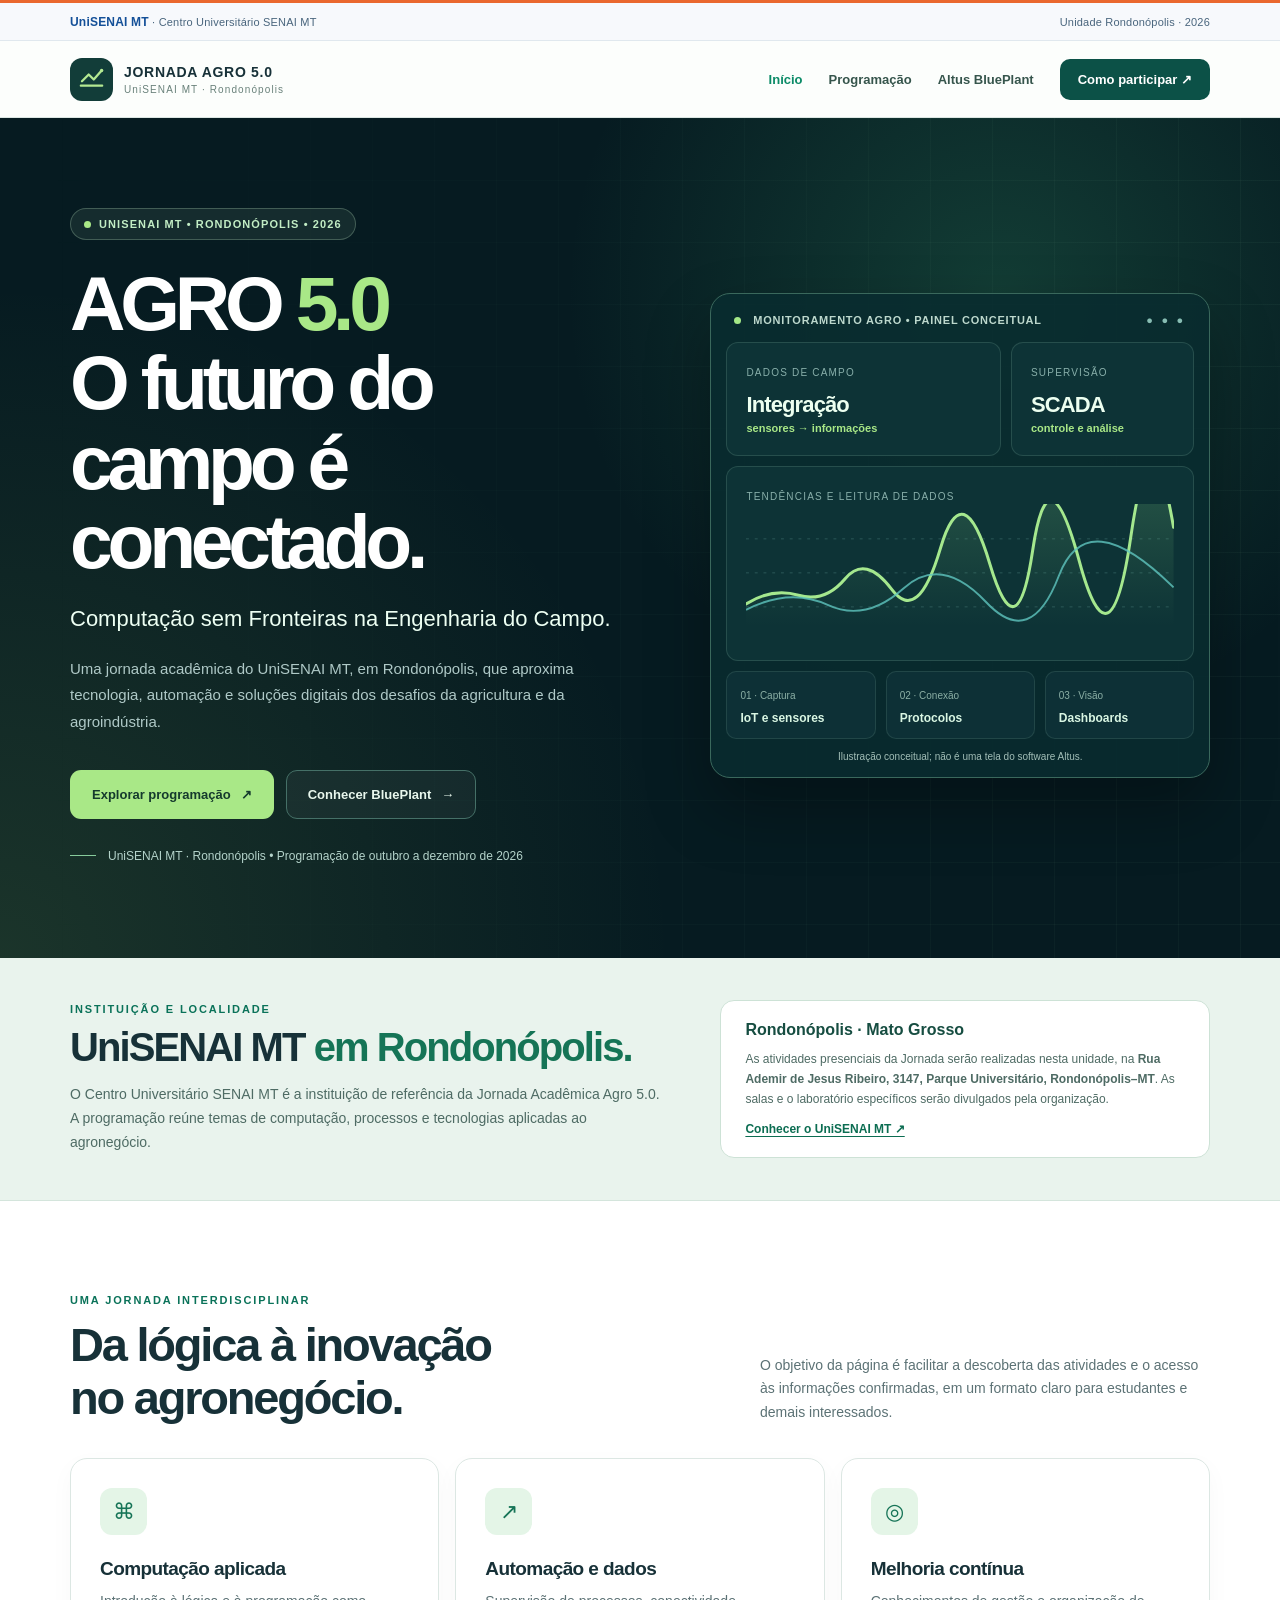
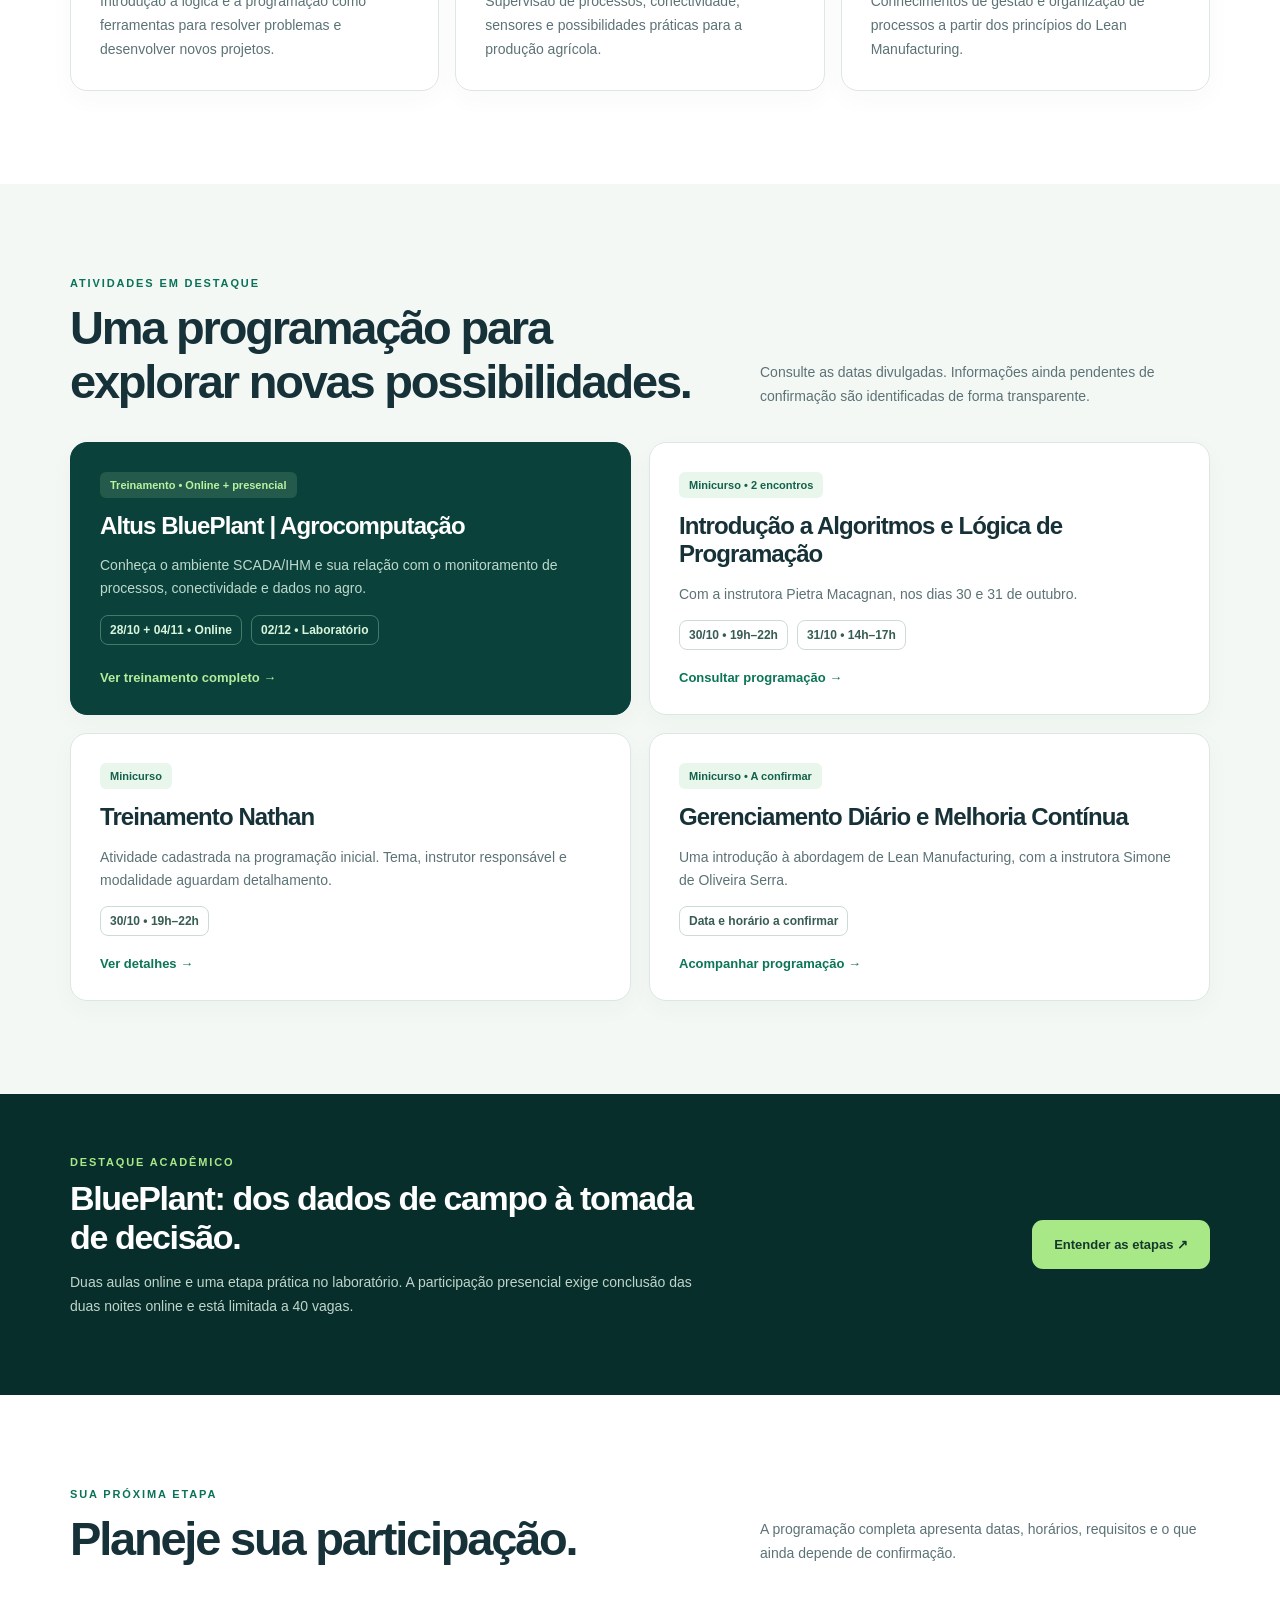
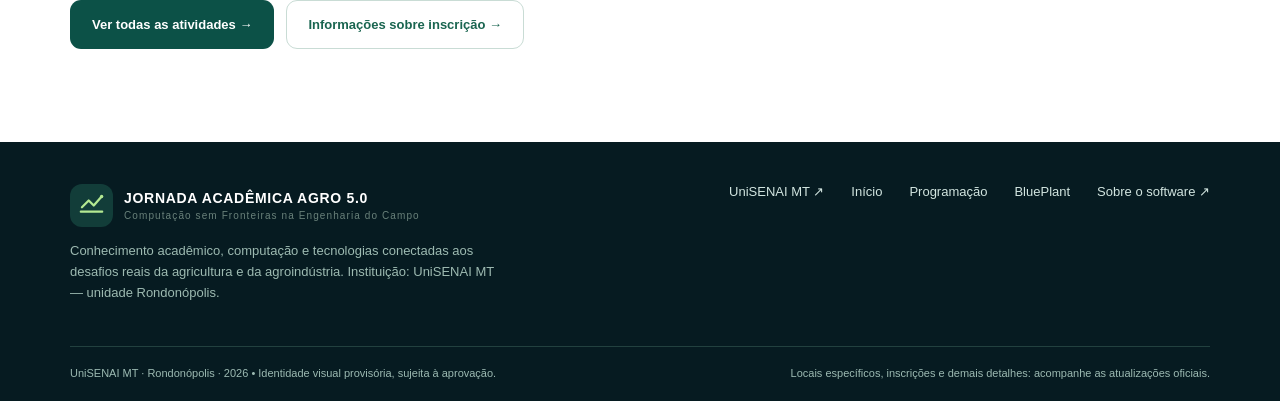
==== index.html @ ee3fa494 "chore: initialize Jornada Academica Agro 5.0 website" ====
<!doctype html>
<html lang="pt-BR"><head>
  <meta charset="UTF-8"><meta name="viewport" content="width=device-width,initial-scale=1">
  <meta name="theme-color" content="#08282d"><meta name="robots" content="index,follow">
  <meta name="description" content="UniSENAI MT — Rondonópolis: conheça a Jornada Acadêmica Agro 5.0, a programação, os minicursos e o treinamento Altus BluePlant em 2026.">
  <meta property="og:type" content="website"><meta property="og:locale" content="pt_BR"><meta property="og:title" content="Jornada Acadêmica Agro 5.0 | Computação sem Fronteiras">
  <meta property="og:description" content="UniSENAI MT — Rondonópolis: conheça a Jornada Acadêmica Agro 5.0, a programação, os minicursos e o treinamento Altus BluePlant em 2026."><title>Jornada Acadêmica Agro 5.0 | Computação sem Fronteiras</title>
  <link rel="icon" href="assets/favicon.svg" type="image/svg+xml"><link rel="stylesheet" href="assets/style.css">
  <script defer src="assets/main.js"></script>
</head><body>
<a href="#conteudo" class="skip">Pular para o conteúdo</a>
<header class="topbar"><div class="institution-band"><div class="wrap institution-inner"><span><strong>UniSENAI MT</strong> <span aria-hidden="true">·</span> Centro Universitário SENAI MT</span><span>Unidade Rondonópolis <span aria-hidden="true">·</span> 2026</span></div></div><div class="wrap navrow"><a class="brand" href="index.html" aria-label="Jornada Acadêmica Agro 5.0 — início"><span class="brandmark" aria-hidden="true"><svg viewBox="0 0 48 48" fill="none"><path d="M5 35H43M7 27L19 15L28 24L42 8" stroke="currentColor" stroke-width="4" stroke-linecap="round" stroke-linejoin="round"/><circle cx="42" cy="8" r="3" fill="currentColor"/></svg></span><span class="brandtext"><strong>JORNADA AGRO 5.0</strong><small>UniSENAI MT · Rondonópolis</small></span></a><button class="menu-btn" data-menu-toggle aria-expanded="false" aria-controls="site-nav" aria-label="Abrir ou fechar o menu">Menu ☰</button><nav id="site-nav" class="navlinks" data-navigation aria-label="Navegação principal"><a href="index.html" aria-current="page" data-nav="home">Início</a><a href="programacao.html" data-nav="prog">Programação</a><a href="altus.html" data-nav="altus">Altus BluePlant</a><a href="altus.html#inscricoes" class="navcta">Como participar ↗</a></nav></div></header>
<main id="conteudo">
<section class="hero"><div class="wrap hero-wrap"><div><span class="pill">UniSENAI MT • Rondonópolis • 2026</span><h1>AGRO <em>5.0</em><br>O futuro do campo é conectado.</h1><p class="lead">Computação sem Fronteiras na Engenharia do Campo.</p><p class="sublead">Uma jornada acadêmica do UniSENAI MT, em Rondonópolis, que aproxima tecnologia, automação e soluções digitais dos desafios da agricultura e da agroindústria.</p><div class="actions"><a class="btn btn-primary" href="programacao.html">Explorar programação <span aria-hidden="true">↗</span></a><a class="btn btn-ghost" href="altus.html">Conhecer BluePlant <span aria-hidden="true">→</span></a></div><div class="hero-note">UniSENAI MT · Rondonópolis • Programação de outubro a dezembro de 2026</div></div><div class="dashboard" aria-label="Ilustração conceitual de monitoramento de dados agrícolas"><div class="dash-head"><span><i></i> MONITORAMENTO AGRO • PAINEL CONCEITUAL</span><span>● ● ●</span></div><div class="dash-grid"><div class="dash-panel"><small>Dados de campo</small><b>Integração</b><strong>sensores → informações</strong></div><div class="dash-panel"><small>Supervisão</small><b>SCADA</b><strong>controle e análise</strong></div><div class="dash-panel dash-wide"><small>Tendências e leitura de dados</small><svg viewBox="0 0 440 120" role="img" aria-label="Ilustração abstrata de gráfico de monitoramento"><defs><linearGradient id="fade" x1="0" x2="0" y1="0" y2="1"><stop stop-color="#94e68b" stop-opacity=".20"/><stop offset="1" stop-color="#94e68b" stop-opacity="0"/></linearGradient></defs><path d="M0 30H440 M0 65H440 M0 100H440" stroke="#2b5758" stroke-dasharray="3 6"/><path d="M0 97 Q27 80 54 88 T102 71 T150 82 T200 40 T251 56 T295 42 T343 53 T396 28 T440 18 L440 120H0Z" fill="url(#fade)"/><path d="M0 97 Q27 80 54 88 T102 71 T150 82 T200 40 T251 56 T295 42 T343 53 T396 28 T440 18" stroke="#a5e88e" stroke-width="3.1" fill="none" stroke-linecap="round"/><path d="M0 103 Q45 80 84 98 T162 81 T247 95 T322 68 T440 80" stroke="#60c6c0" stroke-width="2" fill="none" opacity=".8"/></svg></div></div><div class="dash-bottom"><div class="dash-small"><small>01 · Captura</small><b>IoT e sensores</b></div><div class="dash-small"><small>02 · Conexão</small><b>Protocolos</b></div><div class="dash-small"><small>03 · Visão</small><b>Dashboards</b></div></div><p class="demo">Ilustração conceitual; não é uma tela do software Altus.</p></div></div></section>
<section class="campus-bridge"><div class="wrap campus-grid"><div><span class="eyebrow">Instituição e localidade</span><h2>UniSENAI MT <span>em Rondonópolis.</span></h2><p>O Centro Universitário SENAI MT é a instituição de referência da Jornada Acadêmica Agro 5.0. A programação reúne temas de computação, processos e tecnologias aplicadas ao agronegócio.</p></div><div class="campus-detail"><strong>Rondonópolis · Mato Grosso</strong><p>As atividades presenciais da Jornada serão realizadas nesta unidade, na <b>Rua Ademir de Jesus Ribeiro, 3147, Parque Universitário, Rondonópolis–MT</b>. As salas e o laboratório específicos serão divulgados pela organização.</p><a href="https://unisenaimt.com.br/" target="_blank" rel="noopener noreferrer">Conhecer o UniSENAI MT ↗</a></div></div></section>
<section class="section white"><div class="wrap"><div class="sec-head"><div><span class="eyebrow">Uma jornada interdisciplinar</span><h2>Da lógica à inovação<br>no agronegócio.</h2></div><p>O objetivo da página é facilitar a descoberta das atividades e o acesso às informações confirmadas, em um formato claro para estudantes e demais interessados.</p></div><div class="features"><article class="feature"><div class="feature-icon" aria-hidden="true">⌘</div><h3>Computação aplicada</h3><p>Introdução à lógica e à programação como ferramentas para resolver problemas e desenvolver novos projetos.</p></article><article class="feature"><div class="feature-icon" aria-hidden="true">↗</div><h3>Automação e dados</h3><p>Supervisão de processos, conectividade, sensores e possibilidades práticas para a produção agrícola.</p></article><article class="feature"><div class="feature-icon" aria-hidden="true">◎</div><h3>Melhoria contínua</h3><p>Conhecimentos de gestão e organização de processos a partir dos princípios do Lean Manufacturing.</p></article></div></div></section>
<section class="section surface"><div class="wrap"><div class="sec-head"><div><span class="eyebrow">Atividades em destaque</span><h2>Uma programação para<br>explorar novas possibilidades.</h2></div><p>Consulte as datas divulgadas. Informações ainda pendentes de confirmação são identificadas de forma transparente.</p></div><div class="highlight-grid"><article class="card featured"><span class="tag">Treinamento • Online + presencial</span><h3>Altus BluePlant | Agrocomputação</h3><p>Conheça o ambiente SCADA/IHM e sua relação com o monitoramento de processos, conectividade e dados no agro.</p><div class="meta"><span>28/10 + 04/11 • Online</span><span>02/12 • Laboratório</span></div><a class="textlink" href="altus.html">Ver treinamento completo →</a></article><article class="card"><span class="tag">Minicurso • 2 encontros</span><h3>Introdução a Algoritmos e Lógica de Programação</h3><p>Com a instrutora Pietra Macagnan, nos dias 30 e 31 de outubro.</p><div class="meta"><span>30/10 • 19h–22h</span><span>31/10 • 14h–17h</span></div><a class="textlink" href="programacao.html">Consultar programação →</a></article><article class="card"><span class="tag">Minicurso</span><h3>Treinamento Nathan</h3><p>Atividade cadastrada na programação inicial. Tema, instrutor responsável e modalidade aguardam detalhamento.</p><div class="meta"><span>30/10 • 19h–22h</span></div><a class="textlink" href="programacao.html">Ver detalhes →</a></article><article class="card"><span class="tag">Minicurso • A confirmar</span><h3>Gerenciamento Diário e Melhoria Contínua</h3><p>Uma introdução à abordagem de Lean Manufacturing, com a instrutora Simone de Oliveira Serra.</p><div class="meta"><span>Data e horário a confirmar</span></div><a class="textlink" href="programacao.html">Acompanhar programação →</a></article></div></div></section>
<section class="darkstrip"><div class="wrap striprow"><div><span class="eyebrow" style="color:#a9e887">Destaque acadêmico</span><h2>BluePlant: dos dados de campo à tomada de decisão.</h2><p>Duas aulas online e uma etapa prática no laboratório. A participação presencial exige conclusão das duas noites online e está limitada a 40 vagas.</p></div><a class="btn btn-primary" href="altus.html">Entender as etapas ↗</a></div></section>
<section class="section white"><div class="wrap"><div class="sec-head"><div><span class="eyebrow">Sua próxima etapa</span><h2>Planeje sua participação.</h2></div><p>A programação completa apresenta datas, horários, requisitos e o que ainda depende de confirmação.</p></div><div class="actions"><a class="btn btn-dark" href="programacao.html">Ver todas as atividades →</a><a class="btn btn-light" href="altus.html#inscricoes">Informações sobre inscrição →</a></div></div></section>
</main>
<footer class="foot"><div class="wrap"><div class="footgrid"><div><a class="brand" href="index.html"><span class="brandmark" aria-hidden="true"><svg viewBox="0 0 48 48" fill="none"><path d="M5 35H43M7 27L19 15L28 24L42 8" stroke="currentColor" stroke-width="4" stroke-linecap="round" stroke-linejoin="round"/><circle cx="42" cy="8" r="3" fill="currentColor"/></svg></span><span class="brandtext"><strong>JORNADA ACADÊMICA AGRO 5.0</strong><small>Computação sem Fronteiras na Engenharia do Campo</small></span></a><p>Conhecimento acadêmico, computação e tecnologias conectadas aos desafios reais da agricultura e da agroindústria. Instituição: UniSENAI MT — unidade Rondonópolis.</p></div><div class="footlinks"><a href="https://unisenaimt.com.br/" target="_blank" rel="noopener noreferrer">UniSENAI MT ↗</a><a href="index.html">Início</a><a href="programacao.html">Programação</a><a href="altus.html">BluePlant</a><a href="https://www.altus.com.br/serie/scada-blueplant/" target="_blank" rel="noopener noreferrer">Sobre o software ↗</a></div></div><div class="footbottom"><span>UniSENAI MT · Rondonópolis · 2026 • Identidade visual provisória, sujeita à aprovação.</span><span>Locais específicos, inscrições e demais detalhes: acompanhe as atualizações oficiais.</span></div></div></footer>
</body></html>
---- assets/style.css ----
:root {
  --forest:#0c5147; --dark:#08282d; --darkest:#061b21; --lime:#a9e887;
  --text:#173138; --muted:#5c7275; --line:#dce7e3; --paper:#f3f8f5; --white:#fff;
  font-family:Inter,"Segoe UI",Arial,sans-serif; background:var(--paper); color:var(--text);
}
*{box-sizing:border-box} html{scroll-behavior:smooth} body{margin:0;min-width:320px}
a{color:inherit;text-decoration:none} a:focus-visible,button:focus-visible,summary:focus-visible{outline:3px solid #25aa89;outline-offset:4px}
button{font:inherit} svg{max-width:100%} .wrap{width:min(1140px,calc(100% - 40px));margin:0 auto}
.skip{position:absolute;left:15px;top:-100px;z-index:1000;background:#fff;padding:12px}.skip:focus{top:12px}
.topbar{position:sticky;top:0;z-index:20;background:rgba(252,254,252,.97);backdrop-filter:blur(14px);border-bottom:1px solid var(--line)}
.navrow{min-height:76px;display:flex;align-items:center;justify-content:space-between;gap:22px}
.brand{display:flex;align-items:center;gap:11px}.brandmark{width:43px;height:43px;border-radius:12px;background:#123d39;color:#b4e992;display:grid;place-items:center}
.brandmark svg{width:27px}.brandtext{display:flex;flex-direction:column}.brandtext strong{font-size:14px;letter-spacing:.05em}.brandtext small{font-size:10px;letter-spacing:.11em;margin-top:4px;color:#69817a}
.navlinks{display:flex;gap:26px;align-items:center}.navlinks a{font-size:13px;font-weight:700;color:#36554c}
.navlinks a:hover,.navlinks a[aria-current=page]{color:#0b8b67}.navlinks .navcta{background:var(--forest);color:#fff;padding:13px 18px;border-radius:10px}
.menu-btn{display:none;border:1px solid #bfd4cc;background:#fff;border-radius:9px;padding:10px 13px;cursor:pointer}
.hero,.pagehero{background:var(--darkest);color:#fff;position:relative;overflow:hidden;isolation:isolate}
.hero:before,.pagehero:before{content:"";position:absolute;inset:0;background:radial-gradient(circle at 78% 21%,rgba(63,181,123,.22),transparent 36%),radial-gradient(circle at 0% 100%,rgba(155,208,99,.14),transparent 44%);z-index:-1}
.hero:after,.pagehero:after{content:"";position:absolute;inset:0;background-image:linear-gradient(rgba(176,240,190,.045) 1px,transparent 1px),linear-gradient(90deg,rgba(176,240,190,.045) 1px,transparent 1px);background-size:62px 62px;mask-image:linear-gradient(90deg,transparent,#000);z-index:-1}
.hero-wrap{padding:90px 0 95px;display:grid;grid-template-columns:1.08fr .92fr;gap:54px;align-items:center}
.eyebrow{display:block;font-size:11px;letter-spacing:.17em;font-weight:800;color:#0a7259;text-transform:uppercase}
.pill{display:inline-flex;align-items:center;gap:8px;border:1px solid rgba(200,239,202,.25);background:rgba(180,222,176,.09);padding:9px 13px;border-radius:999px;color:#c2edc5;font-size:11px;letter-spacing:.10em;font-weight:800;text-transform:uppercase}
.pill:before{content:"";width:7px;height:7px;background:#a9e887;border-radius:50%}
.hero h1{font-size:clamp(47px,6vw,80px);line-height:1.035;letter-spacing:-.068em;margin:24px 0 17px}
.hero h1 em{font-style:normal;color:var(--lime)}.hero .lead{font-size:22px;line-height:1.35;color:#edfff3;font-weight:520;max-width:550px}
.hero .sublead{font-size:15px;line-height:1.78;color:#afc9c7;max-width:530px;margin:19px 0 0}
.actions{display:flex;flex-wrap:wrap;gap:12px;margin-top:34px}.btn{border:1px solid transparent;border-radius:11px;padding:15px 21px;display:inline-flex;gap:10px;align-items:center;justify-content:center;font-size:13px;font-weight:780;min-height:49px;transition:transform .15s,background .15s}
.btn:hover{transform:translateY(-2px)}.btn-primary{background:var(--lime);color:#153a2d}.btn-primary:hover{background:#c3f6a9}.btn-ghost{border-color:#457067;color:#e8f7ed;background:rgba(255,255,255,.04)}.btn-ghost:hover{background:#174139}.btn-dark{background:var(--forest);color:#fff}.btn-dark:hover{background:#073e35}.btn-light{background:#fff;border-color:#c9dcd5;color:#1a6550}
.hero-note{color:#b4d3ca;margin-top:30px;font-size:12px;display:flex;align-items:center;gap:12px}.hero-note:before{content:"";width:26px;height:1px;background:#87cb9c}
.dashboard{padding:15px;border-radius:20px;background:rgba(9,44,47,.88);border:1px solid #3a685c;box-shadow:0 30px 65px rgba(0,0,0,.3)}
.dash-head{display:flex;align-items:center;justify-content:space-between;padding:5px 8px 16px;color:#bdd8cd;font-size:11px;letter-spacing:.07em;font-weight:700}
.dash-head i{display:inline-block;width:7px;height:7px;background:#a4e887;border-radius:50%;margin-right:8px}.dash-head span:last-child{color:#87bdb3;letter-spacing:.25em}
.dash-grid{display:grid;grid-template-columns:1.5fr 1fr;gap:10px}.dash-panel{background:#0d3336;border:1px solid rgba(170,215,191,.16);padding:19px;border-radius:12px;min-height:112px}
.dash-panel small{font-size:10px;letter-spacing:.12em;color:#88afaa;text-transform:uppercase}.dash-panel b{display:block;font-size:22px;color:#ecfff0;letter-spacing:-.04em;margin-top:12px}.dash-panel strong{color:#a9e887;font-size:11px}
.dash-wide{grid-column:span 2;min-height:195px;padding-bottom:0}.dash-wide svg{display:block;width:100%;height:128px}.dash-bottom{display:grid;grid-template-columns:repeat(3,1fr);gap:10px;margin-top:10px}
.dash-small{background:#0d3036;border:1px solid rgba(154,204,177,.14);padding:13px;border-radius:10px}.dash-small small{color:#8bafa5;font-size:10px}.dash-small b{display:block;margin-top:8px;color:#d9f6e3;font-size:12px}
.demo{text-align:center;font-size:10px;margin:12px 0 0;color:#a2beb7}
.section{padding:93px 0}.section-tight{padding:65px 0}.white{background:#fff}.surface{background:var(--paper)}
.sec-head{display:flex;justify-content:space-between;align-items:end;gap:28px;margin-bottom:33px}.sec-head h2,.section-title{font-size:clamp(32px,4vw,47px);line-height:1.14;letter-spacing:-.047em;margin:12px 0 0}
.sec-head p{font-size:14px;line-height:1.7;color:var(--muted);max-width:450px;margin:0}
.features{display:grid;grid-template-columns:repeat(3,1fr);gap:16px}.feature,.card,.session,.topic,.step,.info-box{background:#fff;border:1px solid var(--line);border-radius:17px;box-shadow:0 8px 25px rgba(9,52,45,.03)}
.feature{padding:29px}.feature-icon{height:47px;width:47px;background:#e4f5e7;border-radius:12px;color:#167457;display:grid;place-items:center;font-size:22px}.feature h3{font-size:19px;margin:23px 0 10px;letter-spacing:-.03em}.feature p{font-size:14px;line-height:1.7;color:var(--muted);margin:0}
.highlight-grid{display:grid;grid-template-columns:repeat(2,1fr);gap:18px}.card{padding:29px;display:flex;flex-direction:column;gap:14px}.card.featured{color:#fff;background:#0b413b;border-color:#0b413b}
.tag{display:inline-flex;align-self:flex-start;gap:5px;background:#e8f6eb;color:#14614c;font-size:11px;font-weight:800;padding:7px 10px;border-radius:6px}.featured .tag{background:#245a4b;color:#baf29f}
.card h3{font-size:24px;line-height:1.2;letter-spacing:-.038em;margin:0}.card p{line-height:1.65;color:var(--muted);font-size:14px;margin:0}.card.featured p{color:#bcd9cc}
.meta{display:flex;flex-wrap:wrap;gap:9px;font-size:12px;color:#375d53;font-weight:700}.featured .meta{color:#d8f5db}.meta span{padding:7px 9px;border:1px solid #cbdcd5;border-radius:8px}.featured .meta span{border-color:#437a69}
.textlink{color:#0b7557;font-size:13px;font-weight:800;margin-top:auto;padding-top:6px}.featured .textlink{color:#b3ed9b}
.darkstrip{background:#082e2c;color:#fff;padding:62px 0}.striprow{display:flex;align-items:center;justify-content:space-between;gap:26px}.striprow h2{font-size:34px;letter-spacing:-.04em;line-height:1.15;max-width:640px;margin:11px 0}.striprow p{line-height:1.7;color:#bfd5c9;font-size:14px;max-width:650px}
.foot{background:var(--darkest);color:#d2e5e0;padding:42px 0 22px}.footgrid{display:grid;grid-template-columns:1fr 1fr;gap:24px}.foot .brandtext strong{color:#fff}.foot p{color:#9dbab1;max-width:440px;line-height:1.65;font-size:13px}.footlinks{display:flex;justify-content:flex-end;gap:27px;align-items:start;flex-wrap:wrap;font-size:13px}.footlinks a:hover{color:var(--lime)}
.footbottom{display:flex;justify-content:space-between;gap:20px;padding-top:20px;margin-top:29px;border-top:1px solid #22413f;color:#9cbab2;font-size:11px}
.pagehero .wrap{padding:72px 0 77px}.breadcrumbs{color:#a1c5bc;font-size:12px}.breadcrumbs a{text-decoration:underline;text-underline-offset:3px}.pagehero .eyebrow{color:#a9e887;margin-top:29px}.pagehero h1{font-size:clamp(39px,5vw,65px);line-height:1.08;letter-spacing:-.058em;margin:15px 0}.pagehero p{font-size:16px;line-height:1.7;color:#bad5cf;max-width:760px}
.page-intro{padding:50px 0 8px}.notice{padding:19px 21px;background:#e6f4eb;border:1px solid #c5e6d5;color:#285544;font-size:14px;line-height:1.67;border-radius:13px;display:flex;gap:13px}.notice strong{color:#0e553f}
.filterbar{display:flex;align-items:center;justify-content:space-between;gap:18px;margin-top:28px;flex-wrap:wrap}.chips{display:flex;gap:9px;flex-wrap:wrap}.chip{border:1px solid #c8dcd4;border-radius:999px;padding:10px 17px;background:#fff;color:#315a50;font-size:12px;font-weight:780;cursor:pointer}.chip[aria-pressed="true"],.chip:hover{color:#fff;background:#0e5f4e;border-color:#0e5f4e}.count{font-size:12px;color:#668076}
.timeline{display:grid;gap:15px;margin-top:25px}.date-row{display:grid;grid-template-columns:108px 1fr;gap:19px}.date-stamp{border:1px solid #d3e3dc;border-radius:14px;background:#e8f2ed;display:flex;flex-direction:column;align-items:center;justify-content:center;min-height:160px}
.date-stamp .num{font-size:35px;line-height:1;font-weight:850;letter-spacing:-.06em;color:#125d49}.date-stamp .month{font-size:12px;font-weight:850;letter-spacing:.06em;margin-top:7px;text-transform:uppercase}.date-stamp .weekday{font-size:11px;color:#71877c;margin-top:7px}
.session{padding:24px}.session-top{display:flex;gap:8px;flex-wrap:wrap;align-items:center}.subtle-tag{padding:6px 9px;border-radius:6px;font-size:11px;font-weight:780;background:#ebf3ee;color:#4f6f62}.warn-tag{background:#fff2dd;color:#895c1b}
.session h3{font-size:21px;letter-spacing:-.035em;margin:15px 0 8px}.session p{font-size:14px;color:var(--muted);line-height:1.65;margin:0 0 17px}.session-meta{display:flex;gap:15px;flex-wrap:wrap;color:#40665b;font-size:12px;font-weight:750}.session-meta span:before{content:"";display:inline-block;width:6px;height:6px;background:#87bcab;border-radius:50%;margin-right:6px;vertical-align:middle}
.topics{display:grid;grid-template-columns:1fr 1fr;gap:16px}.topic{padding:26px}.topic small{font-size:11px;font-weight:850;color:#0c8060;letter-spacing:.14em}.topic h3{font-size:20px;letter-spacing:-.028em;margin:12px 0 10px}.topic p{font-size:14px;line-height:1.7;color:var(--muted);margin:0}
.flowsteps{display:grid;grid-template-columns:repeat(3,1fr);gap:15px}.step{padding:25px}.number{display:grid;place-items:center;height:38px;width:38px;border-radius:10px;background:#e1f4e1;color:#0b5a45;font-weight:850;font-size:12px}.step h3{font-size:18px;margin:17px 0 9px;letter-spacing:-.02em}.step p{font-size:13px;line-height:1.7;color:var(--muted)}.stepdate{display:block;font-weight:800;color:#1a8062;font-size:12px;margin-top:18px}
.faq{display:grid;grid-template-columns:.8fr 1.2fr;gap:45px}.faq h2{font-size:38px;letter-spacing:-.042em;margin:13px 0}.faq p{color:var(--muted);font-size:14px;line-height:1.7}.faqitems{display:grid;gap:10px}.faqitems details{border:1px solid var(--line);border-radius:12px;padding:0 19px;background:white}.faqitems summary{cursor:pointer;font-size:14px;font-weight:770;padding:20px 5px 20px 0;list-style:none}.faqitems summary::-webkit-details-marker{display:none}.faqitems summary:after{content:"+";font-size:20px;color:#0e7152;float:right;margin:-5px 0}.faqitems details[open] summary:after{content:"−"}.faqitems details p{border-top:1px solid #e9eeea;margin:0;padding:16px 0 20px;font-size:13px}
.two-col{display:grid;grid-template-columns:1fr 1fr;gap:22px}.info-box{padding:27px}.info-box h3{font-size:20px;margin:9px 0 12px}.info-box p{font-size:14px;color:var(--muted);line-height:1.7}.callout{background:#10473d;color:#fff;padding:30px;border-radius:17px}.callout h3{font-size:28px;letter-spacing:-.035em;margin:0 0 12px}.callout p{color:#c5dfd2;font-size:14px;line-height:1.7}
.altus-title-row{display:grid;grid-template-columns:1.25fr .75fr;gap:35px;align-items:center}.bluebadge{padding:24px;text-align:center;border:1px solid #c9e5de;border-radius:16px;background:#e4f4ef}.bluebadge .big{font-size:34px;font-weight:900;color:#166175;letter-spacing:-.065em}.bluebadge p{color:#54737d;font-size:12px;margin:9px 0 0}
.sep{border:0;border-top:1px solid var(--line);margin:36px 0}.requirements{list-style:none;padding:0;margin:0;display:grid;gap:11px}.requirements li{font-size:14px;color:#3e6555;line-height:1.6;display:flex;gap:11px}.requirements li:before{content:"✓";font-weight:850;color:#0e8360}
.reference{background:#f0f6f2;border-top:1px solid var(--line);padding:29px 0}.reference p{font-size:12px;line-height:1.7;color:var(--muted)}.reference a{color:#0e7058;text-decoration:underline;text-underline-offset:3px}.hidden{display:none!important}
@media(max-width:960px){.hero-wrap{gap:26px}.hero h1{font-size:56px}.navlinks{gap:16px}.section{padding:70px 0}}
@media(max-width:730px){.wrap{width:calc(100% - 32px)}.navrow{min-height:69px}.menu-btn{display:block}.navlinks{display:none;position:absolute;top:68px;left:0;right:0;flex-direction:column;align-items:stretch;gap:0;background:#fff;padding:16px 20px 23px;box-shadow:0 19px 30px #102b2722}.navlinks.open{display:flex}.navlinks a{padding:15px 10px}.navlinks .navcta{text-align:center;margin-top:7px}.hero-wrap{padding:60px 0;grid-template-columns:1fr;gap:35px}.hero h1{font-size:clamp(49px,11vw,69px)}.hero .lead{font-size:20px}.dashboard{width:min(100%,500px);margin:0 auto}.section{padding:62px 0}.section-tight{padding:53px 0}.sec-head{display:block}.sec-head p{margin-top:15px}.features,.highlight-grid,.topics,.flowsteps,.two-col,.altus-title-row,.faq,.footgrid{grid-template-columns:1fr}.striprow{display:block}.striprow .btn{margin-top:20px}.striprow h2{font-size:30px}.footlinks{justify-content:flex-start}.footbottom{display:block;line-height:1.8}.pagehero .wrap{padding:60px 0}.pagehero h1{font-size:43px}.date-row{grid-template-columns:74px 1fr;gap:10px}.date-stamp{min-height:130px}.date-stamp .num{font-size:27px}.date-stamp .weekday{font-size:9px}.session{padding:18px}.session h3{font-size:19px}.faq{gap:14px}.faq h2{font-size:32px}.filterbar{display:block}.count{display:block;margin-top:15px}}
@media(max-width:380px){.wrap{width:calc(100% - 24px)}.hero h1{font-size:45px}.actions .btn{width:100%}.date-row{grid-template-columns:61px 1fr;gap:7px}.session{padding:14px}.date-stamp .num{font-size:23px}.date-stamp .month{font-size:10px}.brandtext strong{font-size:12px}}
@media(prefers-reduced-motion:reduce){html{scroll-behavior:auto}*,*:before,*:after{transition:none!important}}

/* Identificação institucional confirmada em 14/10/2026. Não substitui a marca oficial. */
.institution-band{border-top:3px solid #ea682e;background:#f7f9fc;border-bottom:1px solid #e0e8ee}
.institution-inner{min-height:37px;display:flex;align-items:center;justify-content:space-between;gap:10px;color:#49657d;font-size:11px;letter-spacing:.018em}
.institution-inner strong{font-weight:850;color:#145098;font-size:12px}
.campus-bridge{background:#e9f3ed;border-bottom:1px solid #d4e5dc;padding:42px 0}
.campus-grid{display:grid;grid-template-columns:1.1fr .9fr;gap:52px;align-items:center}
.campus-grid h2{font-size:clamp(27px,3.5vw,40px);letter-spacing:-.048em;line-height:1.2;margin:8px 0 12px}
.campus-grid h2 span{color:#157456}
.campus-grid p{font-size:14px;line-height:1.7;color:#4e6b64;margin:0}
.campus-detail{padding:20px 24px;border:1px solid #cde2d6;background:#fff;border-radius:14px}
.campus-detail strong{display:block;color:#164d41;font-size:16px;margin-bottom:10px}
.campus-detail p{font-size:12px}
.campus-detail b{font-weight:750}
.campus-detail a{display:inline-block;color:#0c6d52;font-size:12px;font-weight:800;margin-top:12px;text-decoration:underline;text-underline-offset:3px}
@media(max-width:700px){.institution-inner{flex-wrap:wrap;padding-top:8px;padding-bottom:8px;gap:3px;min-height:37px}.institution-inner span{font-size:10px}.institution-inner strong{font-size:11px}.campus-grid{grid-template-columns:1fr;gap:18px}.campus-bridge{padding:33px 0}}
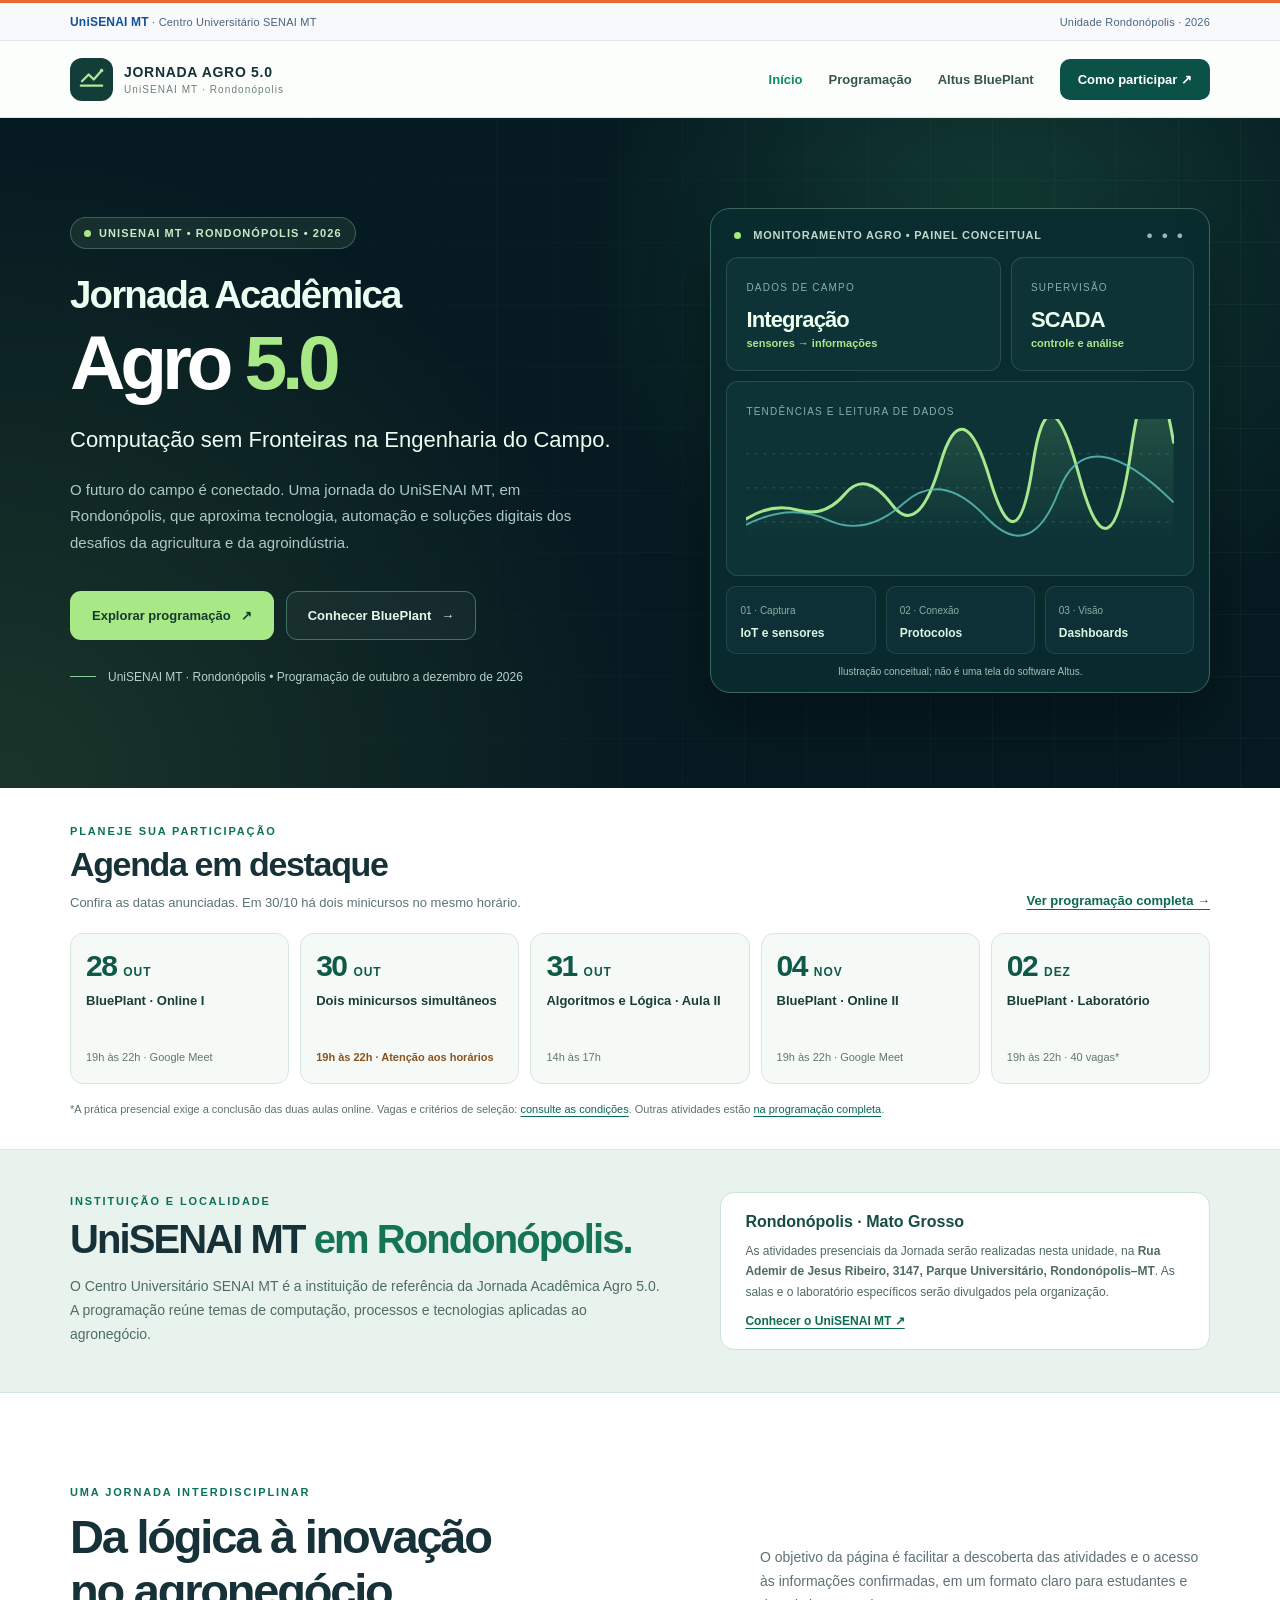
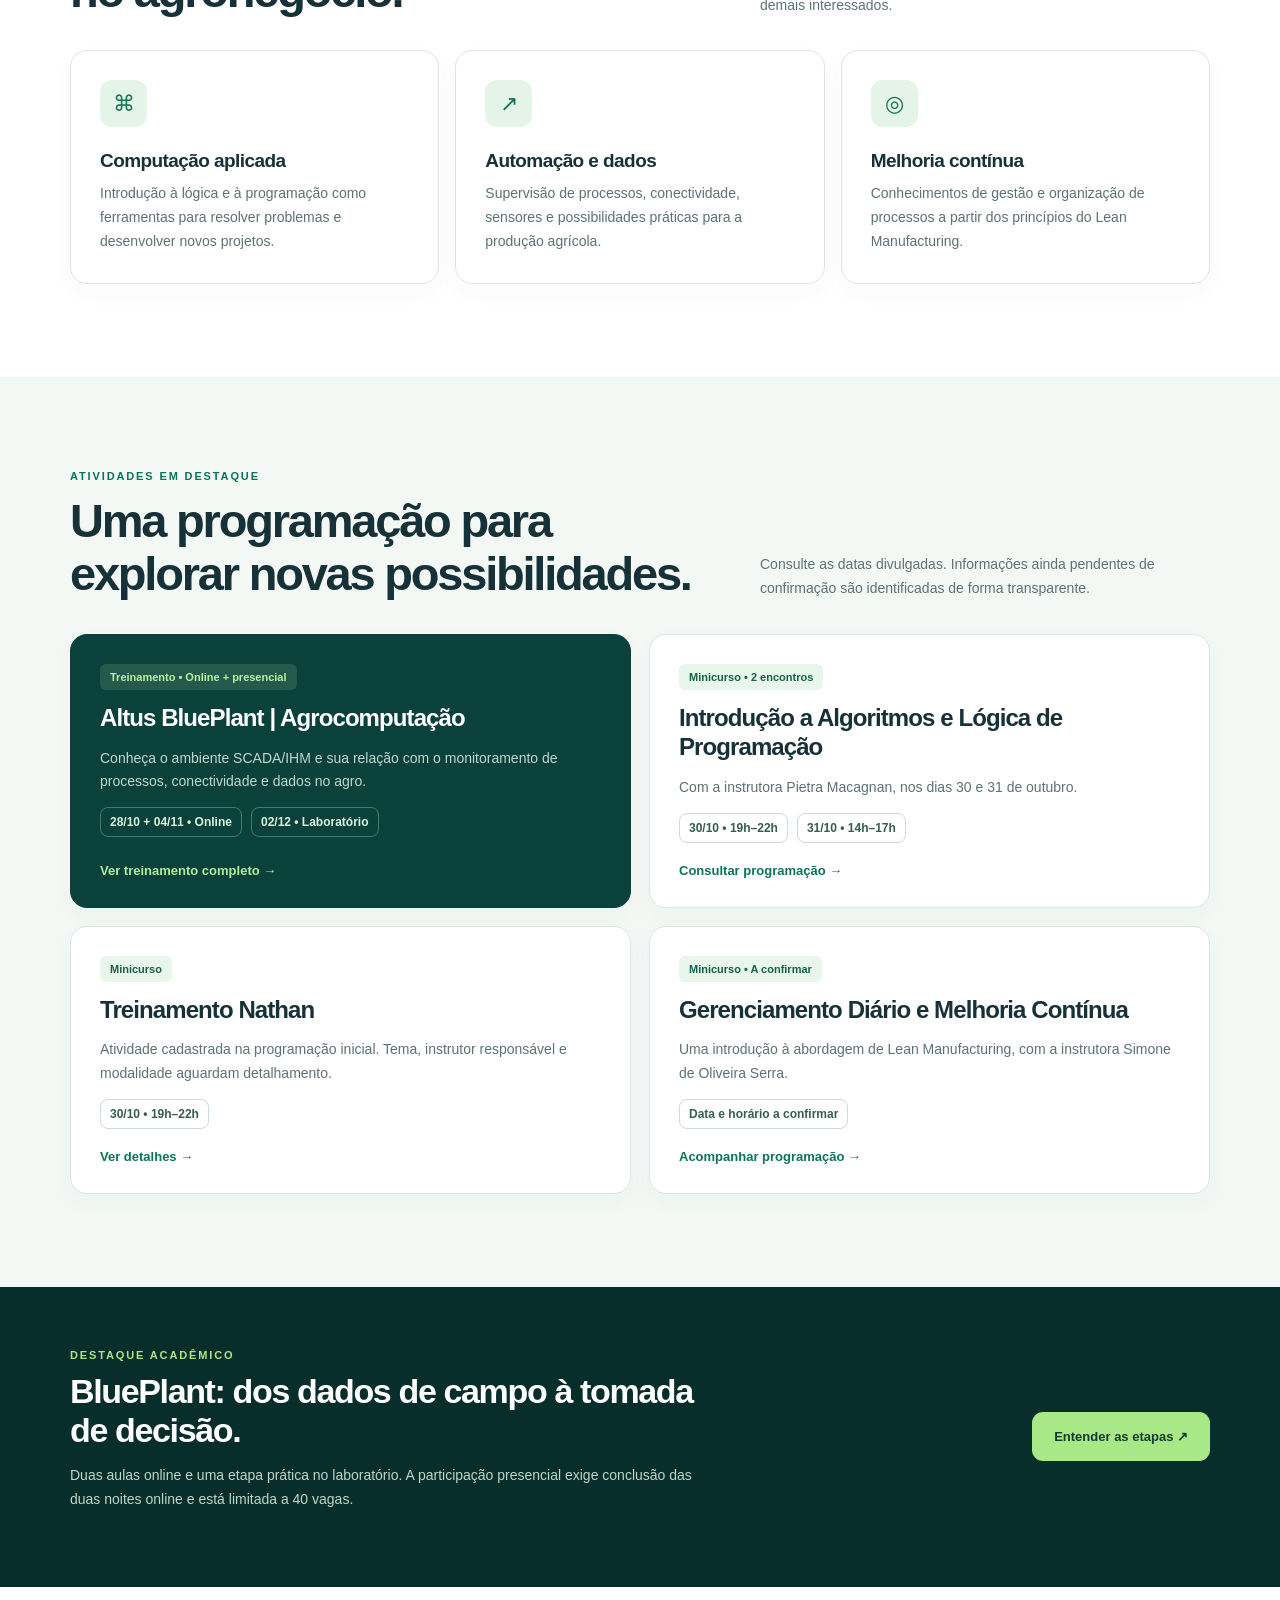
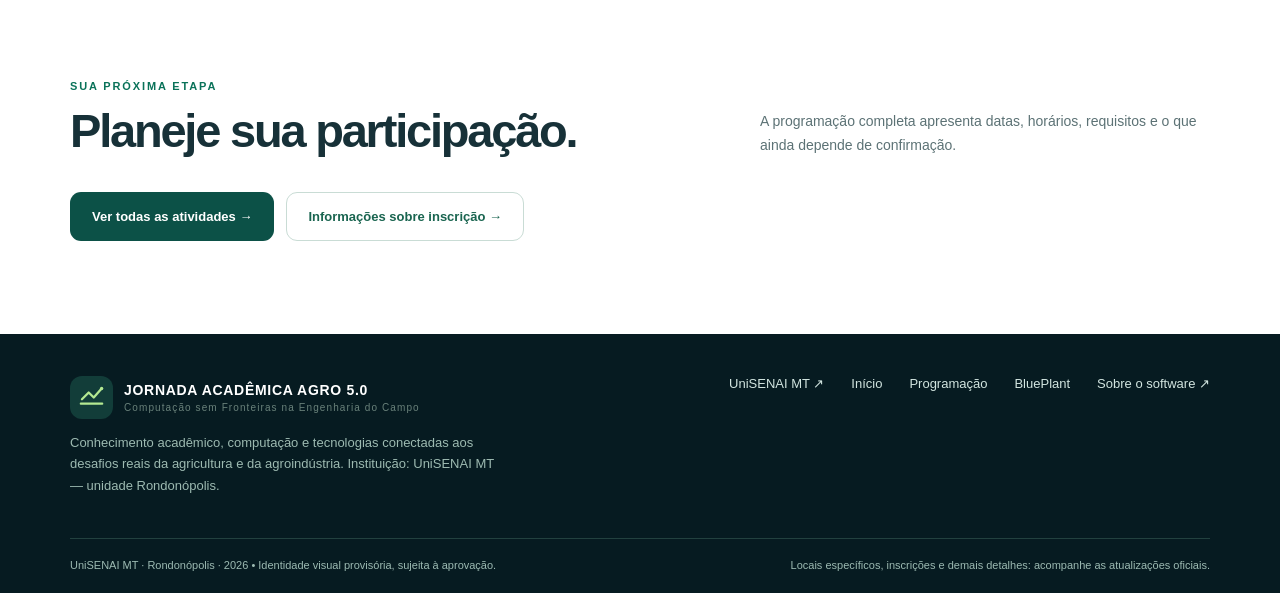
==== commit 1edf5dd5: "feat: improve homepage identity and featured agenda" ====
--- a/index.html
+++ b/index.html
@@ -11,7 +11,19 @@
 <a href="#conteudo" class="skip">Pular para o conteúdo</a>
 <header class="topbar"><div class="institution-band"><div class="wrap institution-inner"><span><strong>UniSENAI MT</strong> <span aria-hidden="true">·</span> Centro Universitário SENAI MT</span><span>Unidade Rondonópolis <span aria-hidden="true">·</span> 2026</span></div></div><div class="wrap navrow"><a class="brand" href="index.html" aria-label="Jornada Acadêmica Agro 5.0 — início"><span class="brandmark" aria-hidden="true"><svg viewBox="0 0 48 48" fill="none"><path d="M5 35H43M7 27L19 15L28 24L42 8" stroke="currentColor" stroke-width="4" stroke-linecap="round" stroke-linejoin="round"/><circle cx="42" cy="8" r="3" fill="currentColor"/></svg></span><span class="brandtext"><strong>JORNADA AGRO 5.0</strong><small>UniSENAI MT · Rondonópolis</small></span></a><button class="menu-btn" data-menu-toggle aria-expanded="false" aria-controls="site-nav" aria-label="Abrir ou fechar o menu">Menu ☰</button><nav id="site-nav" class="navlinks" data-navigation aria-label="Navegação principal"><a href="index.html" aria-current="page" data-nav="home">Início</a><a href="programacao.html" data-nav="prog">Programação</a><a href="altus.html" data-nav="altus">Altus BluePlant</a><a href="altus.html#inscricoes" class="navcta">Como participar ↗</a></nav></div></header>
 <main id="conteudo">
-<section class="hero"><div class="wrap hero-wrap"><div><span class="pill">UniSENAI MT • Rondonópolis • 2026</span><h1>AGRO <em>5.0</em><br>O futuro do campo é conectado.</h1><p class="lead">Computação sem Fronteiras na Engenharia do Campo.</p><p class="sublead">Uma jornada acadêmica do UniSENAI MT, em Rondonópolis, que aproxima tecnologia, automação e soluções digitais dos desafios da agricultura e da agroindústria.</p><div class="actions"><a class="btn btn-primary" href="programacao.html">Explorar programação <span aria-hidden="true">↗</span></a><a class="btn btn-ghost" href="altus.html">Conhecer BluePlant <span aria-hidden="true">→</span></a></div><div class="hero-note">UniSENAI MT · Rondonópolis • Programação de outubro a dezembro de 2026</div></div><div class="dashboard" aria-label="Ilustração conceitual de monitoramento de dados agrícolas"><div class="dash-head"><span><i></i> MONITORAMENTO AGRO • PAINEL CONCEITUAL</span><span>● ● ●</span></div><div class="dash-grid"><div class="dash-panel"><small>Dados de campo</small><b>Integração</b><strong>sensores → informações</strong></div><div class="dash-panel"><small>Supervisão</small><b>SCADA</b><strong>controle e análise</strong></div><div class="dash-panel dash-wide"><small>Tendências e leitura de dados</small><svg viewBox="0 0 440 120" role="img" aria-label="Ilustração abstrata de gráfico de monitoramento"><defs><linearGradient id="fade" x1="0" x2="0" y1="0" y2="1"><stop stop-color="#94e68b" stop-opacity=".20"/><stop offset="1" stop-color="#94e68b" stop-opacity="0"/></linearGradient></defs><path d="M0 30H440 M0 65H440 M0 100H440" stroke="#2b5758" stroke-dasharray="3 6"/><path d="M0 97 Q27 80 54 88 T102 71 T150 82 T200 40 T251 56 T295 42 T343 53 T396 28 T440 18 L440 120H0Z" fill="url(#fade)"/><path d="M0 97 Q27 80 54 88 T102 71 T150 82 T200 40 T251 56 T295 42 T343 53 T396 28 T440 18" stroke="#a5e88e" stroke-width="3.1" fill="none" stroke-linecap="round"/><path d="M0 103 Q45 80 84 98 T162 81 T247 95 T322 68 T440 80" stroke="#60c6c0" stroke-width="2" fill="none" opacity=".8"/></svg></div></div><div class="dash-bottom"><div class="dash-small"><small>01 · Captura</small><b>IoT e sensores</b></div><div class="dash-small"><small>02 · Conexão</small><b>Protocolos</b></div><div class="dash-small"><small>03 · Visão</small><b>Dashboards</b></div></div><p class="demo">Ilustração conceitual; não é uma tela do software Altus.</p></div></div></section>
+<section class="hero"><div class="wrap hero-wrap"><div><span class="pill">UniSENAI MT • Rondonópolis • 2026</span><h1><span class="hero-title-prefix">Jornada Acadêmica</span><span class="hero-title-name">Agro <em>5.0</em></span></h1><p class="lead">Computação sem Fronteiras na Engenharia do Campo.</p><p class="sublead">O futuro do campo é conectado. Uma jornada do UniSENAI MT, em Rondonópolis, que aproxima tecnologia, automação e soluções digitais dos desafios da agricultura e da agroindústria.</p><div class="actions"><a class="btn btn-primary" href="programacao.html">Explorar programação <span aria-hidden="true">↗</span></a><a class="btn btn-ghost" href="altus.html">Conhecer BluePlant <span aria-hidden="true">→</span></a></div><div class="hero-note">UniSENAI MT · Rondonópolis • Programação de outubro a dezembro de 2026</div></div><div class="dashboard" aria-label="Ilustração conceitual de monitoramento de dados agrícolas"><div class="dash-head"><span><i></i> MONITORAMENTO AGRO • PAINEL CONCEITUAL</span><span>● ● ●</span></div><div class="dash-grid"><div class="dash-panel"><small>Dados de campo</small><b>Integração</b><strong>sensores → informações</strong></div><div class="dash-panel"><small>Supervisão</small><b>SCADA</b><strong>controle e análise</strong></div><div class="dash-panel dash-wide"><small>Tendências e leitura de dados</small><svg viewBox="0 0 440 120" role="img" aria-label="Ilustração abstrata de gráfico de monitoramento"><defs><linearGradient id="fade" x1="0" x2="0" y1="0" y2="1"><stop stop-color="#94e68b" stop-opacity=".20"/><stop offset="1" stop-color="#94e68b" stop-opacity="0"/></linearGradient></defs><path d="M0 30H440 M0 65H440 M0 100H440" stroke="#2b5758" stroke-dasharray="3 6"/><path d="M0 97 Q27 80 54 88 T102 71 T150 82 T200 40 T251 56 T295 42 T343 53 T396 28 T440 18 L440 120H0Z" fill="url(#fade)"/><path d="M0 97 Q27 80 54 88 T102 71 T150 82 T200 40 T251 56 T295 42 T343 53 T396 28 T440 18" stroke="#a5e88e" stroke-width="3.1" fill="none" stroke-linecap="round"/><path d="M0 103 Q45 80 84 98 T162 81 T247 95 T322 68 T440 80" stroke="#60c6c0" stroke-width="2" fill="none" opacity=".8"/></svg></div></div><div class="dash-bottom"><div class="dash-small"><small>01 · Captura</small><b>IoT e sensores</b></div><div class="dash-small"><small>02 · Conexão</small><b>Protocolos</b></div><div class="dash-small"><small>03 · Visão</small><b>Dashboards</b></div></div><p class="demo">Ilustração conceitual; não é uma tela do software Altus.</p></div></div></section>
+
+<section class="agenda-overview" aria-labelledby="agenda-resumo-titulo"><div class="wrap">
+  <div class="agenda-heading"><div><span class="eyebrow">Planeje sua participação</span><h2 id="agenda-resumo-titulo">Agenda em destaque</h2><p>Confira as datas anunciadas. Em 30/10 há dois minicursos no mesmo horário.</p></div><a class="agenda-all" href="programacao.html">Ver programação completa <span aria-hidden="true">→</span></a></div>
+  <div class="agenda-list">
+    <a class="agenda-item" href="altus.html" aria-label="28 de outubro, das 19 às 22 horas: BluePlant, primeira aula online. Conhecer treinamento"><time class="agenda-date" datetime="2026-10-28">28 <span>OUT</span></time><strong class="agenda-event">BluePlant · Online I</strong><span class="agenda-time">19h às 22h · Google Meet</span></a>
+    <a class="agenda-item" href="programacao.html" aria-label="30 de outubro, das 19 às 22 horas: dois minicursos simultâneos. Ver programação"><time class="agenda-date" datetime="2026-10-30">30 <span>OUT</span></time><strong class="agenda-event">Dois minicursos simultâneos</strong><span class="agenda-time agenda-conflict">19h às 22h · Atenção aos horários</span></a>
+    <a class="agenda-item" href="programacao.html" aria-label="31 de outubro, das 14 às 17 horas: segunda aula de algoritmos e lógica. Ver programação"><time class="agenda-date" datetime="2026-10-31">31 <span>OUT</span></time><strong class="agenda-event">Algoritmos e Lógica · Aula II</strong><span class="agenda-time">14h às 17h</span></a>
+    <a class="agenda-item" href="altus.html" aria-label="4 de novembro, das 19 às 22 horas: BluePlant, segunda aula online. Conhecer treinamento"><time class="agenda-date" datetime="2026-11-04">04 <span>NOV</span></time><strong class="agenda-event">BluePlant · Online II</strong><span class="agenda-time">19h às 22h · Google Meet</span></a>
+    <a class="agenda-item" href="altus.html" aria-label="2 de dezembro, das 19 às 22 horas: BluePlant, prática em laboratório com 40 vagas e requisito de participação online. Conhecer regras"><time class="agenda-date" datetime="2026-12-02">02 <span>DEZ</span></time><strong class="agenda-event">BluePlant · Laboratório</strong><span class="agenda-time">19h às 22h · 40 vagas*</span></a>
+  </div>
+  <p class="agenda-footnote">*A prática presencial exige a conclusão das duas aulas online. Vagas e critérios de seleção: <a href="altus.html">consulte as condições</a>. Outras atividades estão <a href="programacao.html">na programação completa</a>.</p>
+</div></section>
 <section class="campus-bridge"><div class="wrap campus-grid"><div><span class="eyebrow">Instituição e localidade</span><h2>UniSENAI MT <span>em Rondonópolis.</span></h2><p>O Centro Universitário SENAI MT é a instituição de referência da Jornada Acadêmica Agro 5.0. A programação reúne temas de computação, processos e tecnologias aplicadas ao agronegócio.</p></div><div class="campus-detail"><strong>Rondonópolis · Mato Grosso</strong><p>As atividades presenciais da Jornada serão realizadas nesta unidade, na <b>Rua Ademir de Jesus Ribeiro, 3147, Parque Universitário, Rondonópolis–MT</b>. As salas e o laboratório específicos serão divulgados pela organização.</p><a href="https://unisenaimt.com.br/" target="_blank" rel="noopener noreferrer">Conhecer o UniSENAI MT ↗</a></div></div></section>
 <section class="section white"><div class="wrap"><div class="sec-head"><div><span class="eyebrow">Uma jornada interdisciplinar</span><h2>Da lógica à inovação<br>no agronegócio.</h2></div><p>O objetivo da página é facilitar a descoberta das atividades e o acesso às informações confirmadas, em um formato claro para estudantes e demais interessados.</p></div><div class="features"><article class="feature"><div class="feature-icon" aria-hidden="true">⌘</div><h3>Computação aplicada</h3><p>Introdução à lógica e à programação como ferramentas para resolver problemas e desenvolver novos projetos.</p></article><article class="feature"><div class="feature-icon" aria-hidden="true">↗</div><h3>Automação e dados</h3><p>Supervisão de processos, conectividade, sensores e possibilidades práticas para a produção agrícola.</p></article><article class="feature"><div class="feature-icon" aria-hidden="true">◎</div><h3>Melhoria contínua</h3><p>Conhecimentos de gestão e organização de processos a partir dos princípios do Lean Manufacturing.</p></article></div></div></section>
 <section class="section surface"><div class="wrap"><div class="sec-head"><div><span class="eyebrow">Atividades em destaque</span><h2>Uma programação para<br>explorar novas possibilidades.</h2></div><p>Consulte as datas divulgadas. Informações ainda pendentes de confirmação são identificadas de forma transparente.</p></div><div class="highlight-grid"><article class="card featured"><span class="tag">Treinamento • Online + presencial</span><h3>Altus BluePlant | Agrocomputação</h3><p>Conheça o ambiente SCADA/IHM e sua relação com o monitoramento de processos, conectividade e dados no agro.</p><div class="meta"><span>28/10 + 04/11 • Online</span><span>02/12 • Laboratório</span></div><a class="textlink" href="altus.html">Ver treinamento completo →</a></article><article class="card"><span class="tag">Minicurso • 2 encontros</span><h3>Introdução a Algoritmos e Lógica de Programação</h3><p>Com a instrutora Pietra Macagnan, nos dias 30 e 31 de outubro.</p><div class="meta"><span>30/10 • 19h–22h</span><span>31/10 • 14h–17h</span></div><a class="textlink" href="programacao.html">Consultar programação →</a></article><article class="card"><span class="tag">Minicurso</span><h3>Treinamento Nathan</h3><p>Atividade cadastrada na programação inicial. Tema, instrutor responsável e modalidade aguardam detalhamento.</p><div class="meta"><span>30/10 • 19h–22h</span></div><a class="textlink" href="programacao.html">Ver detalhes →</a></article><article class="card"><span class="tag">Minicurso • A confirmar</span><h3>Gerenciamento Diário e Melhoria Contínua</h3><p>Uma introdução à abordagem de Lean Manufacturing, com a instrutora Simone de Oliveira Serra.</p><div class="meta"><span>Data e horário a confirmar</span></div><a class="textlink" href="programacao.html">Acompanhar programação →</a></article></div></div></section>
--- a/assets/style.css
+++ b/assets/style.css
@@ -82,3 +82,27 @@
 .campus-detail b{font-weight:750}
 .campus-detail a{display:inline-block;color:#0c6d52;font-size:12px;font-weight:800;margin-top:12px;text-decoration:underline;text-underline-offset:3px}
 @media(max-width:700px){.institution-inner{flex-wrap:wrap;padding-top:8px;padding-bottom:8px;gap:3px;min-height:37px}.institution-inner span{font-size:10px}.institution-inner strong{font-size:11px}.campus-grid{grid-template-columns:1fr;gap:18px}.campus-bridge{padding:33px 0}}
+
+
+/* Fase 03 / UX R1 — hierarquia acadêmica e agenda resumida. */
+.hero-title-prefix{display:block;font-size:.5em;line-height:1.17;letter-spacing:-.047em;font-weight:700;color:#ecfff2}
+.hero-title-name{display:block;white-space:nowrap;margin-top:5px}
+.agenda-overview{background:#fff;border-bottom:1px solid var(--line);padding:37px 0 31px}
+.agenda-heading{display:flex;align-items:end;justify-content:space-between;gap:24px;margin-bottom:20px}
+.agenda-heading h2{font-size:clamp(25px,3vw,34px);letter-spacing:-.04em;line-height:1.17;margin:8px 0}
+.agenda-heading p{font-size:13px;color:var(--muted);line-height:1.55;margin:0}
+.agenda-all{font-size:13px;font-weight:800;color:#0a6a50;white-space:nowrap;text-decoration:underline;text-underline-offset:4px;padding-bottom:5px}
+.agenda-list{display:grid;grid-template-columns:repeat(5,minmax(0,1fr));gap:11px}
+.agenda-item{display:flex;flex-direction:column;align-items:start;min-width:0;gap:12px;min-height:151px;padding:17px 15px;border:1px solid #d5e7dd;border-radius:13px;background:#f6faf7;transition:background .15s,border-color .15s,transform .15s}
+.agenda-item:hover{background:#e9f6eb;border-color:#81bda2;transform:translateY(-2px)}
+.agenda-date{display:block;font-size:30px;font-weight:850;color:#0f5947;line-height:1;letter-spacing:-.05em}
+.agenda-date span{font-size:12px;letter-spacing:.08em}
+.agenda-event{display:block;font-size:13px;line-height:1.28;color:#183e37;font-weight:800}
+.agenda-time{display:block;color:#60776e;font-size:11px;line-height:1.5;margin-top:auto}
+.agenda-conflict{color:#8a521e;font-weight:750}
+.agenda-footnote{font-size:11px;color:#5d736d;line-height:1.65;margin:16px 0 0}
+.agenda-footnote a{color:#0a6953;text-decoration:underline;text-underline-offset:3px}
+@media(max-width:1000px){.agenda-list{grid-template-columns:repeat(3,minmax(0,1fr))}}
+@media(max-width:700px){.agenda-overview{padding:32px 0 28px}.agenda-heading{display:block}.agenda-all{display:inline-block;margin-top:13px}.agenda-list{grid-template-columns:repeat(2,minmax(0,1fr))}.agenda-item{min-height:135px}}
+@media(max-width:420px){.agenda-item{padding:14px 12px;gap:10px}.agenda-date{font-size:26px}.agenda-item:last-child{grid-column:span 2}}
+@media(prefers-reduced-motion:reduce){.agenda-item{transition:none}}
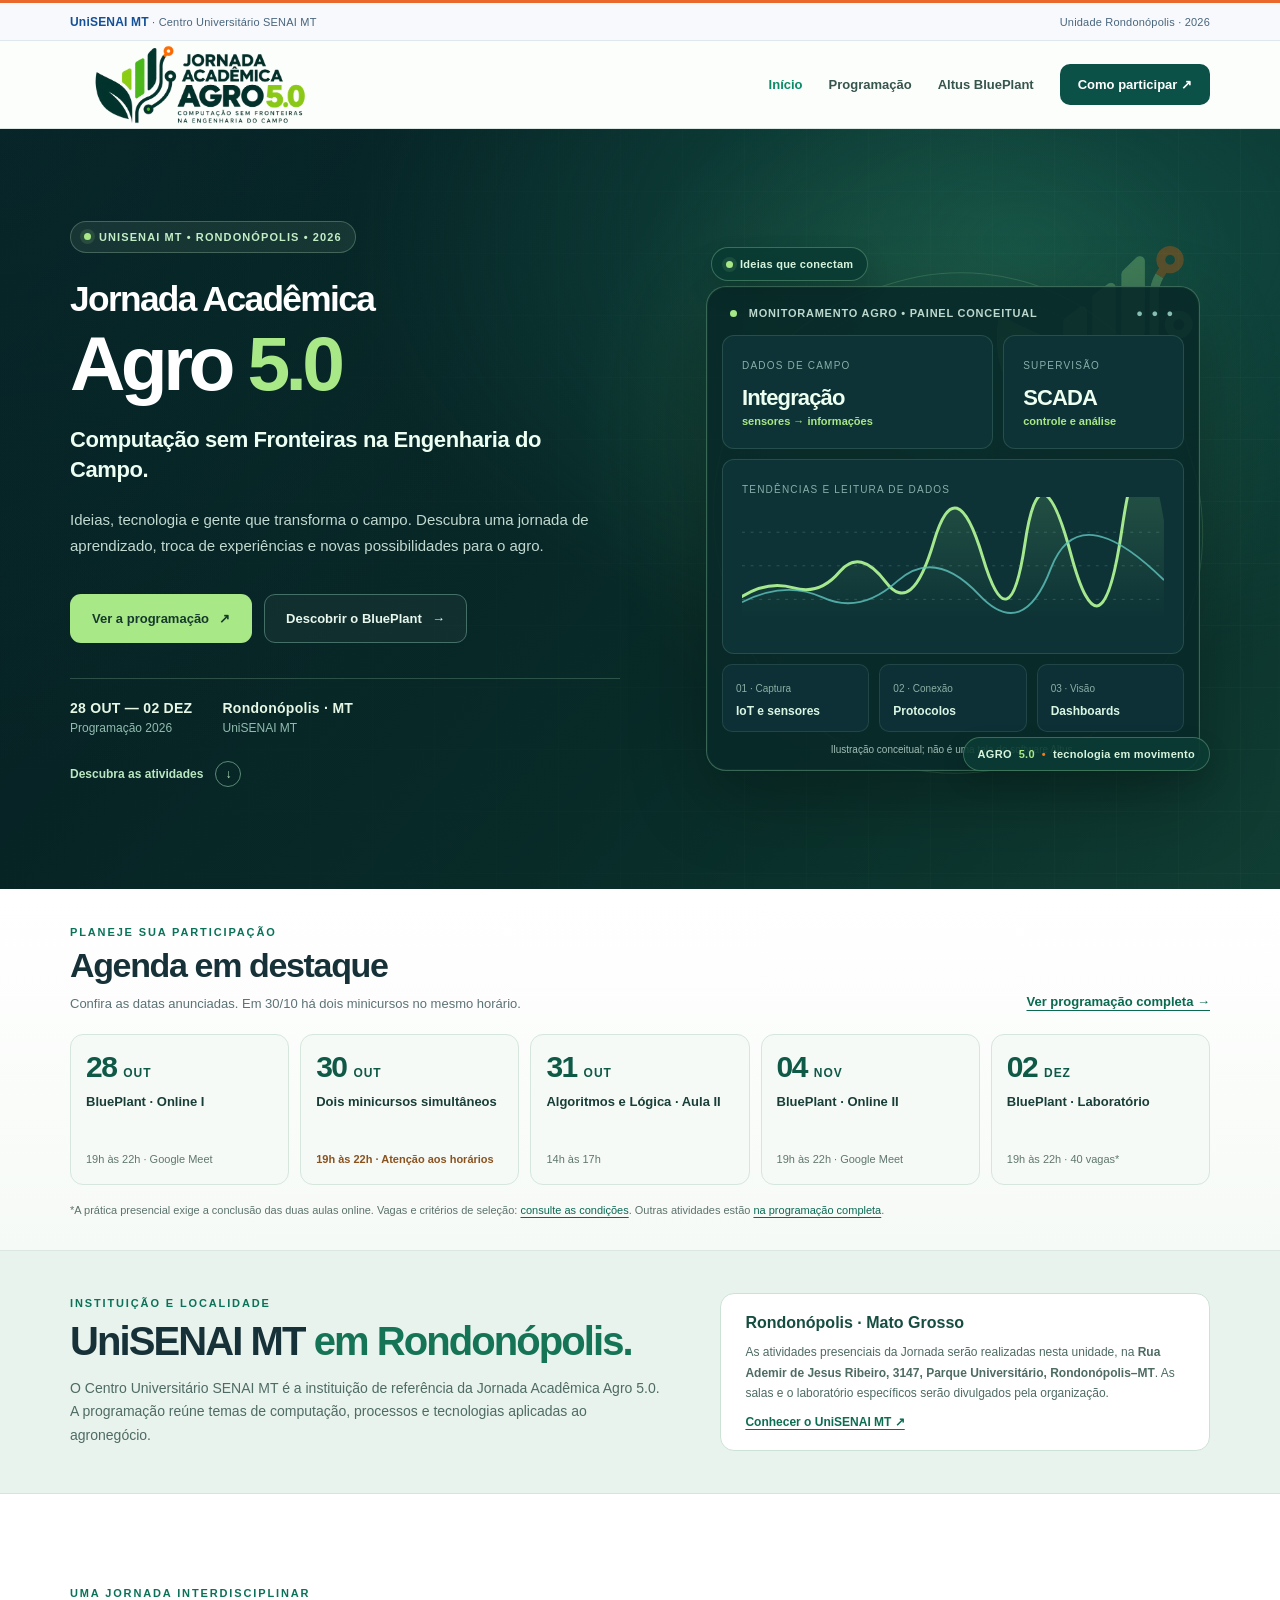
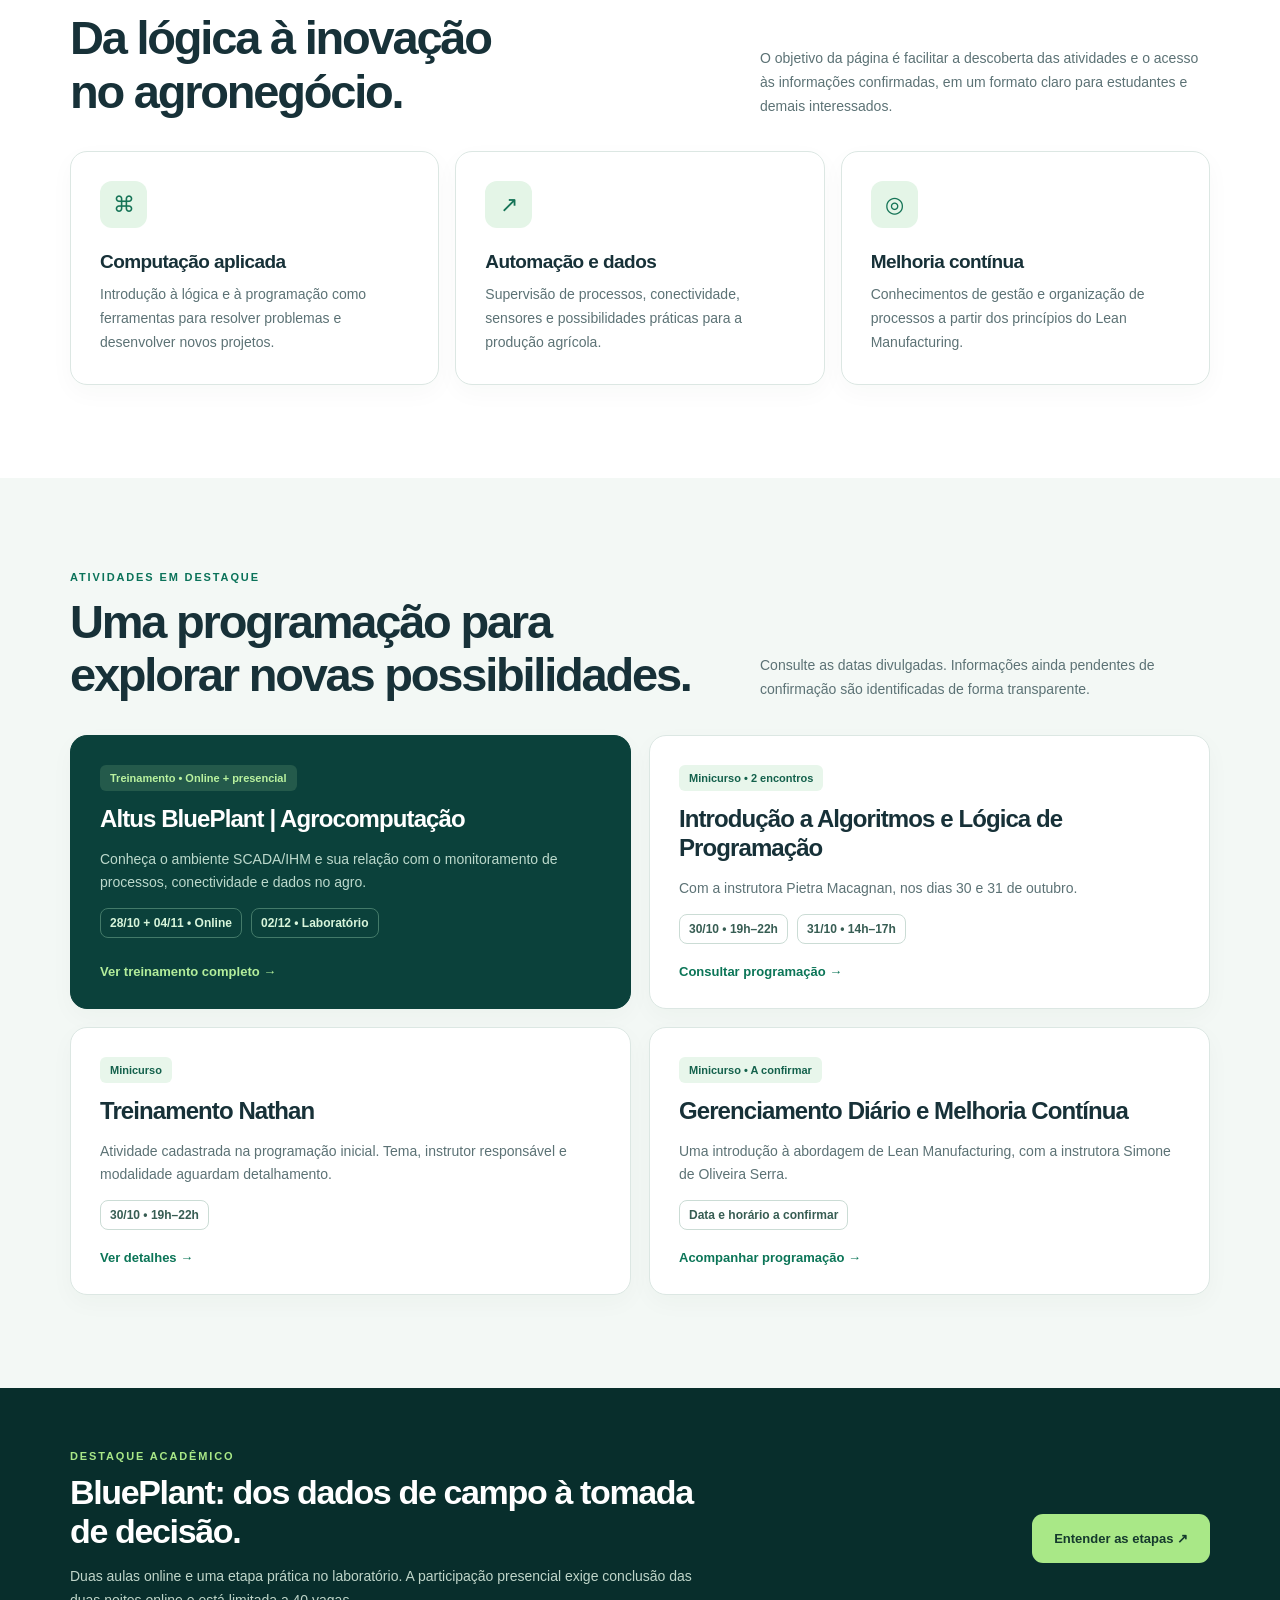
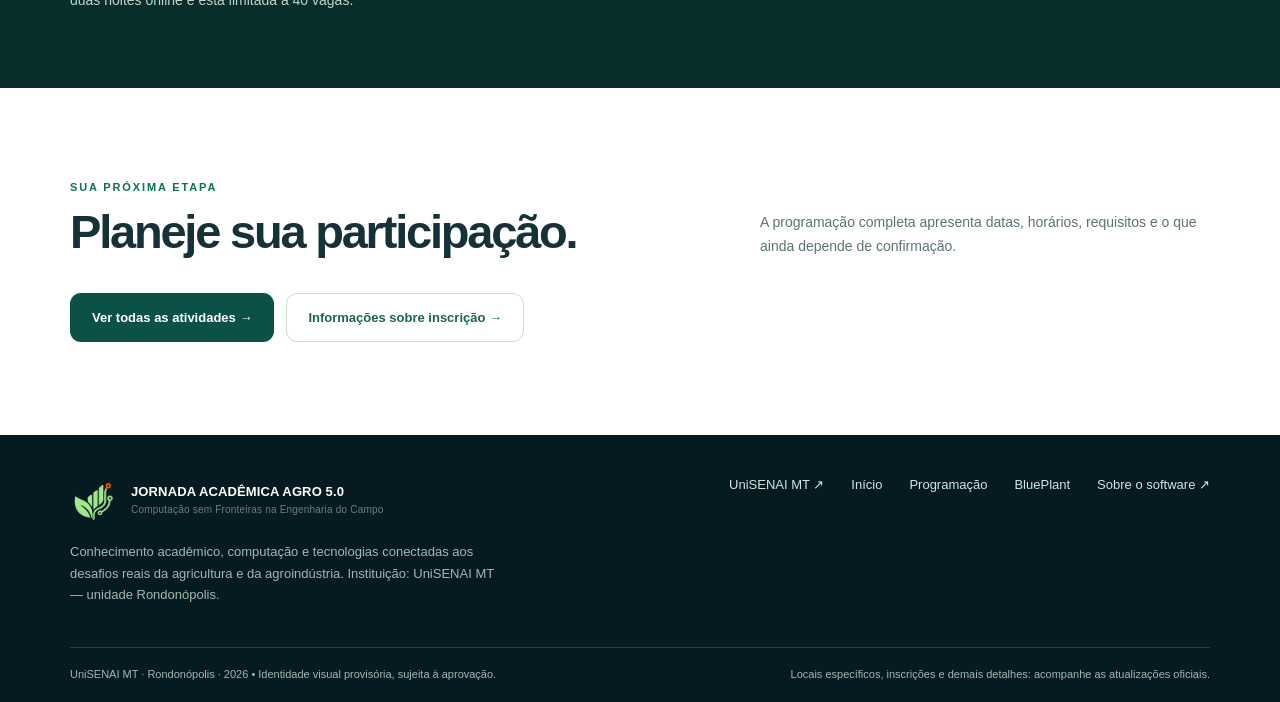
==== commit fea2dbb4: "feat: integrate Agro 5.0 branding and responsive UX" ====
--- a/index.html
+++ b/index.html
@@ -5,13 +5,13 @@
   <meta name="description" content="UniSENAI MT — Rondonópolis: conheça a Jornada Acadêmica Agro 5.0, a programação, os minicursos e o treinamento Altus BluePlant em 2026.">
   <meta property="og:type" content="website"><meta property="og:locale" content="pt_BR"><meta property="og:title" content="Jornada Acadêmica Agro 5.0 | Computação sem Fronteiras">
   <meta property="og:description" content="UniSENAI MT — Rondonópolis: conheça a Jornada Acadêmica Agro 5.0, a programação, os minicursos e o treinamento Altus BluePlant em 2026."><title>Jornada Acadêmica Agro 5.0 | Computação sem Fronteiras</title>
-  <link rel="icon" href="assets/favicon.svg" type="image/svg+xml"><link rel="stylesheet" href="assets/style.css">
-  <script defer src="assets/main.js"></script>
+  <link rel="icon" href="assets/brand/web/favicon-192.png" type="image/png" sizes="192x192"><link rel="stylesheet" href="assets/style.css?v=fase04-r1">
+  <script defer src="assets/main.js?v=fase04-r1"></script>
 </head><body>
 <a href="#conteudo" class="skip">Pular para o conteúdo</a>
-<header class="topbar"><div class="institution-band"><div class="wrap institution-inner"><span><strong>UniSENAI MT</strong> <span aria-hidden="true">·</span> Centro Universitário SENAI MT</span><span>Unidade Rondonópolis <span aria-hidden="true">·</span> 2026</span></div></div><div class="wrap navrow"><a class="brand" href="index.html" aria-label="Jornada Acadêmica Agro 5.0 — início"><span class="brandmark" aria-hidden="true"><svg viewBox="0 0 48 48" fill="none"><path d="M5 35H43M7 27L19 15L28 24L42 8" stroke="currentColor" stroke-width="4" stroke-linecap="round" stroke-linejoin="round"/><circle cx="42" cy="8" r="3" fill="currentColor"/></svg></span><span class="brandtext"><strong>JORNADA AGRO 5.0</strong><small>UniSENAI MT · Rondonópolis</small></span></a><button class="menu-btn" data-menu-toggle aria-expanded="false" aria-controls="site-nav" aria-label="Abrir ou fechar o menu">Menu ☰</button><nav id="site-nav" class="navlinks" data-navigation aria-label="Navegação principal"><a href="index.html" aria-current="page" data-nav="home">Início</a><a href="programacao.html" data-nav="prog">Programação</a><a href="altus.html" data-nav="altus">Altus BluePlant</a><a href="altus.html#inscricoes" class="navcta">Como participar ↗</a></nav></div></header>
+<header class="topbar"><div class="institution-band"><div class="wrap institution-inner"><span><strong>UniSENAI MT</strong> <span aria-hidden="true">·</span> Centro Universitário SENAI MT</span><span>Unidade Rondonópolis <span aria-hidden="true">·</span> 2026</span></div></div><div class="wrap navrow"><a class="brand brand-official" href="index.html" aria-label="Jornada Acadêmica Agro 5.0 — início"><img class="brand-logo" src="assets/brand/web/logo-horizontal.webp" width="760" height="253" alt="Jornada Acadêmica Agro 5.0 — Computação sem Fronteiras na Engenharia do Campo"><span class="brand-mobile" aria-hidden="true"><img src="assets/brand/web/simbolo-original.webp" width="340" height="340" alt=""><span><strong>JORNADA AGRO 5.0</strong><small>UniSENAI MT · Rondonópolis</small></span></span></a><button class="menu-btn" data-menu-toggle aria-expanded="false" aria-controls="site-nav" aria-label="Abrir ou fechar o menu">Menu ☰</button><nav id="site-nav" class="navlinks" data-navigation aria-label="Navegação principal"><a href="index.html" aria-current="page" data-nav="home">Início</a><a href="programacao.html" data-nav="prog">Programação</a><a href="altus.html" data-nav="altus">Altus BluePlant</a><a href="altus.html#inscricoes" class="navcta">Como participar ↗</a></nav></div></header>
 <main id="conteudo">
-<section class="hero"><div class="wrap hero-wrap"><div><span class="pill">UniSENAI MT • Rondonópolis • 2026</span><h1><span class="hero-title-prefix">Jornada Acadêmica</span><span class="hero-title-name">Agro <em>5.0</em></span></h1><p class="lead">Computação sem Fronteiras na Engenharia do Campo.</p><p class="sublead">O futuro do campo é conectado. Uma jornada do UniSENAI MT, em Rondonópolis, que aproxima tecnologia, automação e soluções digitais dos desafios da agricultura e da agroindústria.</p><div class="actions"><a class="btn btn-primary" href="programacao.html">Explorar programação <span aria-hidden="true">↗</span></a><a class="btn btn-ghost" href="altus.html">Conhecer BluePlant <span aria-hidden="true">→</span></a></div><div class="hero-note">UniSENAI MT · Rondonópolis • Programação de outubro a dezembro de 2026</div></div><div class="dashboard" aria-label="Ilustração conceitual de monitoramento de dados agrícolas"><div class="dash-head"><span><i></i> MONITORAMENTO AGRO • PAINEL CONCEITUAL</span><span>● ● ●</span></div><div class="dash-grid"><div class="dash-panel"><small>Dados de campo</small><b>Integração</b><strong>sensores → informações</strong></div><div class="dash-panel"><small>Supervisão</small><b>SCADA</b><strong>controle e análise</strong></div><div class="dash-panel dash-wide"><small>Tendências e leitura de dados</small><svg viewBox="0 0 440 120" role="img" aria-label="Ilustração abstrata de gráfico de monitoramento"><defs><linearGradient id="fade" x1="0" x2="0" y1="0" y2="1"><stop stop-color="#94e68b" stop-opacity=".20"/><stop offset="1" stop-color="#94e68b" stop-opacity="0"/></linearGradient></defs><path d="M0 30H440 M0 65H440 M0 100H440" stroke="#2b5758" stroke-dasharray="3 6"/><path d="M0 97 Q27 80 54 88 T102 71 T150 82 T200 40 T251 56 T295 42 T343 53 T396 28 T440 18 L440 120H0Z" fill="url(#fade)"/><path d="M0 97 Q27 80 54 88 T102 71 T150 82 T200 40 T251 56 T295 42 T343 53 T396 28 T440 18" stroke="#a5e88e" stroke-width="3.1" fill="none" stroke-linecap="round"/><path d="M0 103 Q45 80 84 98 T162 81 T247 95 T322 68 T440 80" stroke="#60c6c0" stroke-width="2" fill="none" opacity=".8"/></svg></div></div><div class="dash-bottom"><div class="dash-small"><small>01 · Captura</small><b>IoT e sensores</b></div><div class="dash-small"><small>02 · Conexão</small><b>Protocolos</b></div><div class="dash-small"><small>03 · Visão</small><b>Dashboards</b></div></div><p class="demo">Ilustração conceitual; não é uma tela do software Altus.</p></div></div></section>
+<section class="hero"><div class="wrap hero-wrap"><div><span class="pill">UniSENAI MT • Rondonópolis • 2026</span><h1><span class="hero-title-prefix">Jornada Acadêmica</span><span class="hero-title-name">Agro <em>5.0</em></span></h1><p class="lead">Computação sem Fronteiras na Engenharia do Campo.</p><p class="sublead">Ideias, tecnologia e gente que transforma o campo. Descubra uma jornada de aprendizado, troca de experiências e novas possibilidades para o agro.</p><div class="actions"><a class="btn btn-primary" href="programacao.html">Ver a programação <span aria-hidden="true">↗</span></a><a class="btn btn-ghost" href="altus.html">Descobrir o BluePlant <span aria-hidden="true">→</span></a></div><div class="hero-facts" aria-label="Informações da Jornada"><span><strong>28 OUT — 02 DEZ</strong><small>Programação 2026</small></span><span><strong>Rondonópolis · MT</strong><small>UniSENAI MT</small></span></div><a class="hero-scroll" href="#agenda-resumo-titulo">Descubra as atividades <span aria-hidden="true">↓</span></a></div><div class="hero-stage"><div class="hero-stage-ring" aria-hidden="true"></div><img class="hero-stage-symbol" src="assets/brand/web/simbolo-claro.webp" width="460" height="460" alt="" aria-hidden="true" fetchpriority="high"><span class="stage-label stage-label-top" aria-hidden="true"><i></i> Ideias que conectam</span><div class="dashboard" aria-label="Ilustração conceitual de monitoramento de dados agrícolas"><div class="dash-head"><span><i></i> MONITORAMENTO AGRO • PAINEL CONCEITUAL</span><span>● ● ●</span></div><div class="dash-grid"><div class="dash-panel"><small>Dados de campo</small><b>Integração</b><strong>sensores → informações</strong></div><div class="dash-panel"><small>Supervisão</small><b>SCADA</b><strong>controle e análise</strong></div><div class="dash-panel dash-wide"><small>Tendências e leitura de dados</small><svg viewBox="0 0 440 120" role="img" aria-label="Ilustração abstrata de gráfico de monitoramento"><defs><linearGradient id="fade" x1="0" x2="0" y1="0" y2="1"><stop stop-color="#94e68b" stop-opacity=".20"/><stop offset="1" stop-color="#94e68b" stop-opacity="0"/></linearGradient></defs><path d="M0 30H440 M0 65H440 M0 100H440" stroke="#2b5758" stroke-dasharray="3 6"/><path d="M0 97 Q27 80 54 88 T102 71 T150 82 T200 40 T251 56 T295 42 T343 53 T396 28 T440 18 L440 120H0Z" fill="url(#fade)"/><path d="M0 97 Q27 80 54 88 T102 71 T150 82 T200 40 T251 56 T295 42 T343 53 T396 28 T440 18" stroke="#a5e88e" stroke-width="3.1" fill="none" stroke-linecap="round"/><path d="M0 103 Q45 80 84 98 T162 81 T247 95 T322 68 T440 80" stroke="#60c6c0" stroke-width="2" fill="none" opacity=".8"/></svg></div></div><div class="dash-bottom"><div class="dash-small"><small>01 · Captura</small><b>IoT e sensores</b></div><div class="dash-small"><small>02 · Conexão</small><b>Protocolos</b></div><div class="dash-small"><small>03 · Visão</small><b>Dashboards</b></div></div><p class="demo">Ilustração conceitual; não é uma tela do software Altus.</p></div><span class="stage-label stage-label-bottom" aria-hidden="true">AGRO <b>5.0</b> <span>•</span> tecnologia em movimento</span></div></div></section>
 
 <section class="agenda-overview" aria-labelledby="agenda-resumo-titulo"><div class="wrap">
   <div class="agenda-heading"><div><span class="eyebrow">Planeje sua participação</span><h2 id="agenda-resumo-titulo">Agenda em destaque</h2><p>Confira as datas anunciadas. Em 30/10 há dois minicursos no mesmo horário.</p></div><a class="agenda-all" href="programacao.html">Ver programação completa <span aria-hidden="true">→</span></a></div>
@@ -30,5 +30,5 @@
 <section class="darkstrip"><div class="wrap striprow"><div><span class="eyebrow" style="color:#a9e887">Destaque acadêmico</span><h2>BluePlant: dos dados de campo à tomada de decisão.</h2><p>Duas aulas online e uma etapa prática no laboratório. A participação presencial exige conclusão das duas noites online e está limitada a 40 vagas.</p></div><a class="btn btn-primary" href="altus.html">Entender as etapas ↗</a></div></section>
 <section class="section white"><div class="wrap"><div class="sec-head"><div><span class="eyebrow">Sua próxima etapa</span><h2>Planeje sua participação.</h2></div><p>A programação completa apresenta datas, horários, requisitos e o que ainda depende de confirmação.</p></div><div class="actions"><a class="btn btn-dark" href="programacao.html">Ver todas as atividades →</a><a class="btn btn-light" href="altus.html#inscricoes">Informações sobre inscrição →</a></div></div></section>
 </main>
-<footer class="foot"><div class="wrap"><div class="footgrid"><div><a class="brand" href="index.html"><span class="brandmark" aria-hidden="true"><svg viewBox="0 0 48 48" fill="none"><path d="M5 35H43M7 27L19 15L28 24L42 8" stroke="currentColor" stroke-width="4" stroke-linecap="round" stroke-linejoin="round"/><circle cx="42" cy="8" r="3" fill="currentColor"/></svg></span><span class="brandtext"><strong>JORNADA ACADÊMICA AGRO 5.0</strong><small>Computação sem Fronteiras na Engenharia do Campo</small></span></a><p>Conhecimento acadêmico, computação e tecnologias conectadas aos desafios reais da agricultura e da agroindústria. Instituição: UniSENAI MT — unidade Rondonópolis.</p></div><div class="footlinks"><a href="https://unisenaimt.com.br/" target="_blank" rel="noopener noreferrer">UniSENAI MT ↗</a><a href="index.html">Início</a><a href="programacao.html">Programação</a><a href="altus.html">BluePlant</a><a href="https://www.altus.com.br/serie/scada-blueplant/" target="_blank" rel="noopener noreferrer">Sobre o software ↗</a></div></div><div class="footbottom"><span>UniSENAI MT · Rondonópolis · 2026 • Identidade visual provisória, sujeita à aprovação.</span><span>Locais específicos, inscrições e demais detalhes: acompanhe as atualizações oficiais.</span></div></div></footer>
+<footer class="foot"><div class="wrap"><div class="footgrid"><div><a class="brand brand-footer" href="index.html" aria-label="Jornada Acadêmica Agro 5.0 — início"><img class="footer-symbol" src="assets/brand/web/simbolo-claro.webp" width="460" height="460" loading="lazy" alt=""><span class="brandtext"><strong>JORNADA ACADÊMICA AGRO 5.0</strong><small>Computação sem Fronteiras na Engenharia do Campo</small></span></a><p>Conhecimento acadêmico, computação e tecnologias conectadas aos desafios reais da agricultura e da agroindústria. Instituição: UniSENAI MT — unidade Rondonópolis.</p></div><div class="footlinks"><a href="https://unisenaimt.com.br/" target="_blank" rel="noopener noreferrer">UniSENAI MT ↗</a><a href="index.html">Início</a><a href="programacao.html">Programação</a><a href="altus.html">BluePlant</a><a href="https://www.altus.com.br/serie/scada-blueplant/" target="_blank" rel="noopener noreferrer">Sobre o software ↗</a></div></div><div class="footbottom"><span>UniSENAI MT · Rondonópolis · 2026 • Identidade visual provisória, sujeita à aprovação.</span><span>Locais específicos, inscrições e demais detalhes: acompanhe as atualizações oficiais.</span></div></div></footer>
 </body></html>
--- a/assets/style.css
+++ b/assets/style.css
@@ -106,3 +106,141 @@
 @media(max-width:700px){.agenda-overview{padding:32px 0 28px}.agenda-heading{display:block}.agenda-all{display:inline-block;margin-top:13px}.agenda-list{grid-template-columns:repeat(2,minmax(0,1fr))}.agenda-item{min-height:135px}}
 @media(max-width:420px){.agenda-item{padding:14px 12px;gap:10px}.agenda-date{font-size:26px}.agenda-item:last-child{grid-column:span 2}}
 @media(prefers-reduced-motion:reduce){.agenda-item{transition:none}}
+
+
+/* Fase 04 / UX R1 — identidade, profundidade e movimento suave. */
+:root{--lime:#a9e887;--orange:#f47a20;--brand-forest:#083b31}
+body{background:#f5f8f4}
+.topbar{transition:box-shadow .25s ease,background .25s ease}
+.topbar.is-scrolled{box-shadow:0 10px 28px rgba(4,32,27,.12);background:rgba(255,255,255,.97)}
+.navrow{min-height:84px}
+.brand-official{display:flex;align-items:center;flex:none;min-width:0}
+.brand-logo{display:block;width:clamp(208px,21vw,260px);height:auto;max-width:100%;object-fit:contain}
+.brand-mobile{display:none}
+.navlinks a{transition:color .2s ease}
+.navlinks .navcta{transition:background .2s ease,transform .2s ease,box-shadow .2s ease}
+.navlinks .navcta:hover{color:#fff;background:#0d6755;transform:translateY(-2px);box-shadow:0 9px 20px rgba(5,50,42,.17)}
+.menu-btn{min-height:44px;min-width:74px}
+.hero{background:radial-gradient(ellipse at 80% 15%,#104c43 0,transparent 47%),linear-gradient(130deg,#061c22 0%,#082b28 60%,#103d33 100%)}
+.hero:before{background:radial-gradient(circle at 73% 39%,rgba(160,235,115,.12),transparent 34%),radial-gradient(circle at 0 0,rgba(18,117,95,.11),transparent 44%)}
+.hero:after{opacity:.65;mask-image:linear-gradient(90deg,transparent,#000)}
+.hero-wrap{grid-template-columns:1.07fr .93fr;gap:56px;padding:92px 0 102px}
+.hero h1{max-width:690px;margin:25px 0 15px;letter-spacing:-.06em}
+.hero-title-prefix{font-size:.46em;color:#fff}
+.hero .sublead{max-width:520px;color:#c2d9d0}
+.hero .lead{font-weight:650;letter-spacing:-.018em}
+.hero-facts{margin-top:35px;padding-top:21px;display:flex;gap:30px;border-top:1px solid rgba(180,238,197,.21);max-width:550px}
+.hero-facts span{display:flex;flex-direction:column;gap:5px}
+.hero-facts strong{font-size:14px;color:#e6f8e5;letter-spacing:.02em}
+.hero-facts small{font-size:12px;color:#91bcb0}
+.hero-scroll{display:inline-flex;align-items:center;gap:12px;margin-top:26px;font-size:12px;font-weight:750;color:#b9e7c1}
+.hero-scroll span{display:grid;place-items:center;width:26px;height:26px;border:1px solid #5a8b77;border-radius:50%;transition:transform .25s ease}
+.hero-scroll:hover span{transform:translateY(4px)}
+.hero-stage{position:relative;display:grid;align-items:center;min-height:535px;isolation:isolate;perspective:1000px}
+.hero-stage-ring{position:absolute;inset:7% 2% 0;border:1px solid rgba(176,240,165,.17);border-radius:48%;transform:rotate(-17deg);z-index:-1;animation:stage-drift 13s ease-in-out infinite alternate}
+.hero-stage-ring:after{content:"";position:absolute;inset:18px;border:1px dashed rgba(152,236,182,.11);border-radius:inherit}
+.hero-stage-symbol{position:absolute;z-index:-1;width:clamp(150px,48%,275px);height:auto;right:-1%;top:-4%;opacity:.30;filter:drop-shadow(0 0 32px rgba(124,236,122,.14));animation:stage-float 8s ease-in-out infinite alternate;pointer-events:none}
+.hero-stage .dashboard{position:relative;margin:50px 2% 0 0;background:rgba(8,42,41,.90);border-color:rgba(141,203,160,.38);box-shadow:0 28px 75px rgba(0,0,0,.27),0 0 0 1px rgba(166,235,154,.04) inset;transition:transform .4s ease,box-shadow .4s ease;will-change:transform}
+@media(hover:hover){.hero-stage:hover .dashboard{transform:translateY(-7px) rotateX(1.3deg);box-shadow:0 38px 85px rgba(0,0,0,.32)}}
+.stage-label{display:inline-flex;align-items:center;gap:7px;color:#d8f4dd;background:rgba(10,59,52,.9);border:1px solid rgba(167,234,179,.3);border-radius:999px;padding:10px 14px;font-size:11px;font-weight:750;letter-spacing:.025em;box-shadow:0 10px 24px rgba(0,0,0,.13)}
+.stage-label-top{position:absolute;top:2%;left:1%;z-index:2}
+.stage-label-top i{width:7px;height:7px;border-radius:50%;background:var(--lime);box-shadow:0 0 0 4px rgba(169,232,135,.1)}
+.stage-label-bottom{position:absolute;right:0;bottom:0;z-index:2}
+.stage-label-bottom b{color:var(--lime)}
+.stage-label-bottom span{color:var(--orange)}
+.dash-wide svg path[stroke="#a5e88e"]{stroke-dasharray:850;stroke-dashoffset:850;animation:chart-draw 3.5s 0.35s ease forwards}
+.pill:before{box-shadow:0 0 0 4px rgba(169,232,135,.12)}
+.agenda-overview{background:linear-gradient(180deg,#fff,#f6faf6)}
+.agenda-item{transition:background .24s ease,border-color .24s ease,transform .24s ease,box-shadow .24s ease}
+@media(hover:hover){.agenda-item:hover{box-shadow:0 14px 27px rgba(8,63,43,.10)}.feature,.card,.topic,.step,.session{transition:transform .25s ease,box-shadow .25s ease,border-color .25s ease}.feature:hover,.card:hover,.topic:hover,.step:hover,.session:hover{transform:translateY(-5px);box-shadow:0 17px 35px rgba(6,53,40,.085);border-color:#c0dfcd}}
+.foot .brand-footer{display:inline-flex;gap:14px;align-items:center}
+.footer-symbol{display:block;width:47px;height:47px;object-fit:contain;flex:none}
+.foot .brand-footer .brandtext strong{font-size:13px;letter-spacing:.01em}
+.foot .brand-footer .brandtext small{font-size:10px;letter-spacing:.02em;line-height:1.4}
+/* A animação só oculta conteúdo quando o elemento está fora da tela e o JS está ativo. */
+.motion-ready .reveal-pending{opacity:0;transform:translateY(19px)}
+.motion-ready .reveal-visible{opacity:1;transform:none}
+.reveal-pending,.reveal-visible{transition:opacity .65s ease,transform .65s cubic-bezier(.2,.8,.2,1)}
+@keyframes stage-drift{from{transform:rotate(-17deg) scale(.98)}to{transform:rotate(-11deg) scale(1.02)}}
+@keyframes stage-float{from{transform:translateY(-6px)}to{transform:translateY(19px)}}
+@keyframes chart-draw{to{stroke-dashoffset:0}}
+@media(max-width:960px){.hero-wrap{gap:30px}.hero-stage{min-height:470px}.brand-logo{width:215px}.navlinks{gap:13px}.navlinks a{font-size:12px}}
+@media(max-width:730px){.navrow{min-height:76px}.brand-logo{display:none}.brand-mobile{display:flex;align-items:center;gap:10px}.brand-mobile img{width:43px;height:43px;object-fit:contain;flex:none}.brand-mobile span{display:flex;flex-direction:column;gap:3px}.brand-mobile strong{color:#103e34;font-size:13px;letter-spacing:.015em}.brand-mobile small{color:#65796f;font-size:10px}.navlinks{top:76px;border-top:1px solid #e6eee9}.hero-wrap{padding:63px 0 72px;gap:38px}.hero h1{font-size:clamp(48px,10.5vw,67px)}.hero-facts{gap:20px}.hero-stage{min-height:460px;max-width:520px;width:100%;margin:auto}.hero-stage .dashboard{margin:45px 0 0}.hero-stage-symbol{right:0;top:0;width:190px}.stage-label-top{top:0}.stage-label-bottom{bottom:-4px}}
+@media(max-width:420px){.brand-mobile img{width:40px;height:40px}.brand-mobile strong{font-size:12px}.brand-mobile small{font-size:9px}.navrow{gap:6px}.menu-btn{font-size:13px;padding:9px 10px}.hero h1{font-size:clamp(43px,11.3vw,49px)}.hero-facts{display:grid;grid-template-columns:1fr 1fr;gap:15px}.hero-facts strong{font-size:12px}.hero-stage{min-height:420px}.stage-label{font-size:10px}.stage-label-bottom{right:0}}
+@media(prefers-reduced-motion:reduce){.hero-stage-ring,.hero-stage-symbol,.dash-wide svg path[stroke="#a5e88e"]{animation:none!important}.dash-wide svg path[stroke="#a5e88e"]{stroke-dashoffset:0}.motion-ready .reveal-pending{opacity:1;transform:none}.hero-stage .dashboard{will-change:auto}*,*:before,*:after{scroll-behavior:auto!important}}
+
+
+/* Fase 04 / UX R1 — correção controlada: abertura responsiva.
+   Estas regras ficam ao final para não serem sobrescritas pelas regras R1 acima. */
+@media (max-width: 960px) {
+  .hero .hero-wrap {
+    grid-template-columns: minmax(0, 1fr);
+    align-items: start;
+    gap: clamp(24px, 6vw, 44px);
+    padding: clamp(46px, 7vw, 72px) 0 clamp(56px, 7vw, 80px);
+  }
+  .hero .hero-wrap > * { min-width: 0; }
+  .hero .hero-title-name { white-space: normal; }
+  .hero .hero-stage {
+    grid-column: 1 / -1;
+    width: 100%;
+    max-width: 580px;
+    min-width: 0;
+    min-height: 0;
+    margin: 0 auto;
+    padding: 43px 0 42px;
+  }
+  .hero .hero-stage .dashboard {
+    width: 100%;
+    margin: 0;
+  }
+  .hero .hero-stage-symbol { top: 0; right: 1%; }
+  .hero .stage-label-top { top: 0; left: 0; }
+  .hero .stage-label-bottom { bottom: 0; right: 0; }
+}
+@media (max-width: 730px) {
+  .hero .hero-wrap { padding: 44px 0 56px; gap: 28px; }
+  .hero .pill {
+    max-width: 100%;
+    white-space: normal;
+    font-size: 10px;
+    line-height: 1.45;
+    letter-spacing: .055em;
+  }
+  .hero h1 {
+    font-size: clamp(41px, 10.5vw, 60px);
+    line-height: 1.08;
+    margin: 22px 0 15px;
+    letter-spacing: -.055em;
+  }
+  .hero .hero-title-prefix { font-size: .51em; }
+  .hero .lead { font-size: clamp(19px, 4.9vw, 22px); line-height: 1.4; }
+  .hero .sublead { font-size: 15px; line-height: 1.7; max-width: 54ch; }
+  .hero .actions { margin-top: 26px; }
+  .hero .hero-facts {
+    display: grid;
+    grid-template-columns: repeat(2, minmax(0, 1fr));
+    gap: 14px;
+    margin-top: 27px;
+  }
+  .hero .hero-facts span { min-width: 0; overflow-wrap: anywhere; }
+  .hero .hero-stage { max-width: 520px; padding: 42px 0 42px; }
+  .hero .hero-stage .dashboard { padding: 12px; }
+  .hero .dash-grid { grid-template-columns: minmax(0, 1.2fr) minmax(0, 1fr); }
+  .hero .dash-panel { min-width: 0; min-height: 105px; padding: 14px 12px; }
+  .hero .dash-panel b { font-size: clamp(17px, 4.5vw, 20px); overflow-wrap: anywhere; }
+  .hero .dash-panel small { font-size: 9px; }
+  .hero .dash-panel strong { font-size: 10px; overflow-wrap: anywhere; }
+  .hero .dash-bottom { grid-template-columns: repeat(3, minmax(0, 1fr)); }
+  .hero .dash-small { min-width: 0; padding: 11px 9px; }
+  .hero .dash-small small, .hero .dash-small b { overflow-wrap: anywhere; }
+  .hero .stage-label { max-width: 100%; }
+}
+@media (max-width: 380px) {
+  .hero h1 { font-size: clamp(38px, 10.7vw, 43px); }
+  .hero .actions .btn { width: 100%; }
+  .hero .dash-panel { padding: 11px 9px; }
+  .hero .dash-head { font-size: 10px; letter-spacing: 0; }
+  .hero .dash-small { padding: 10px 7px; }
+  .hero .dash-small b { font-size: 11px; }
+}
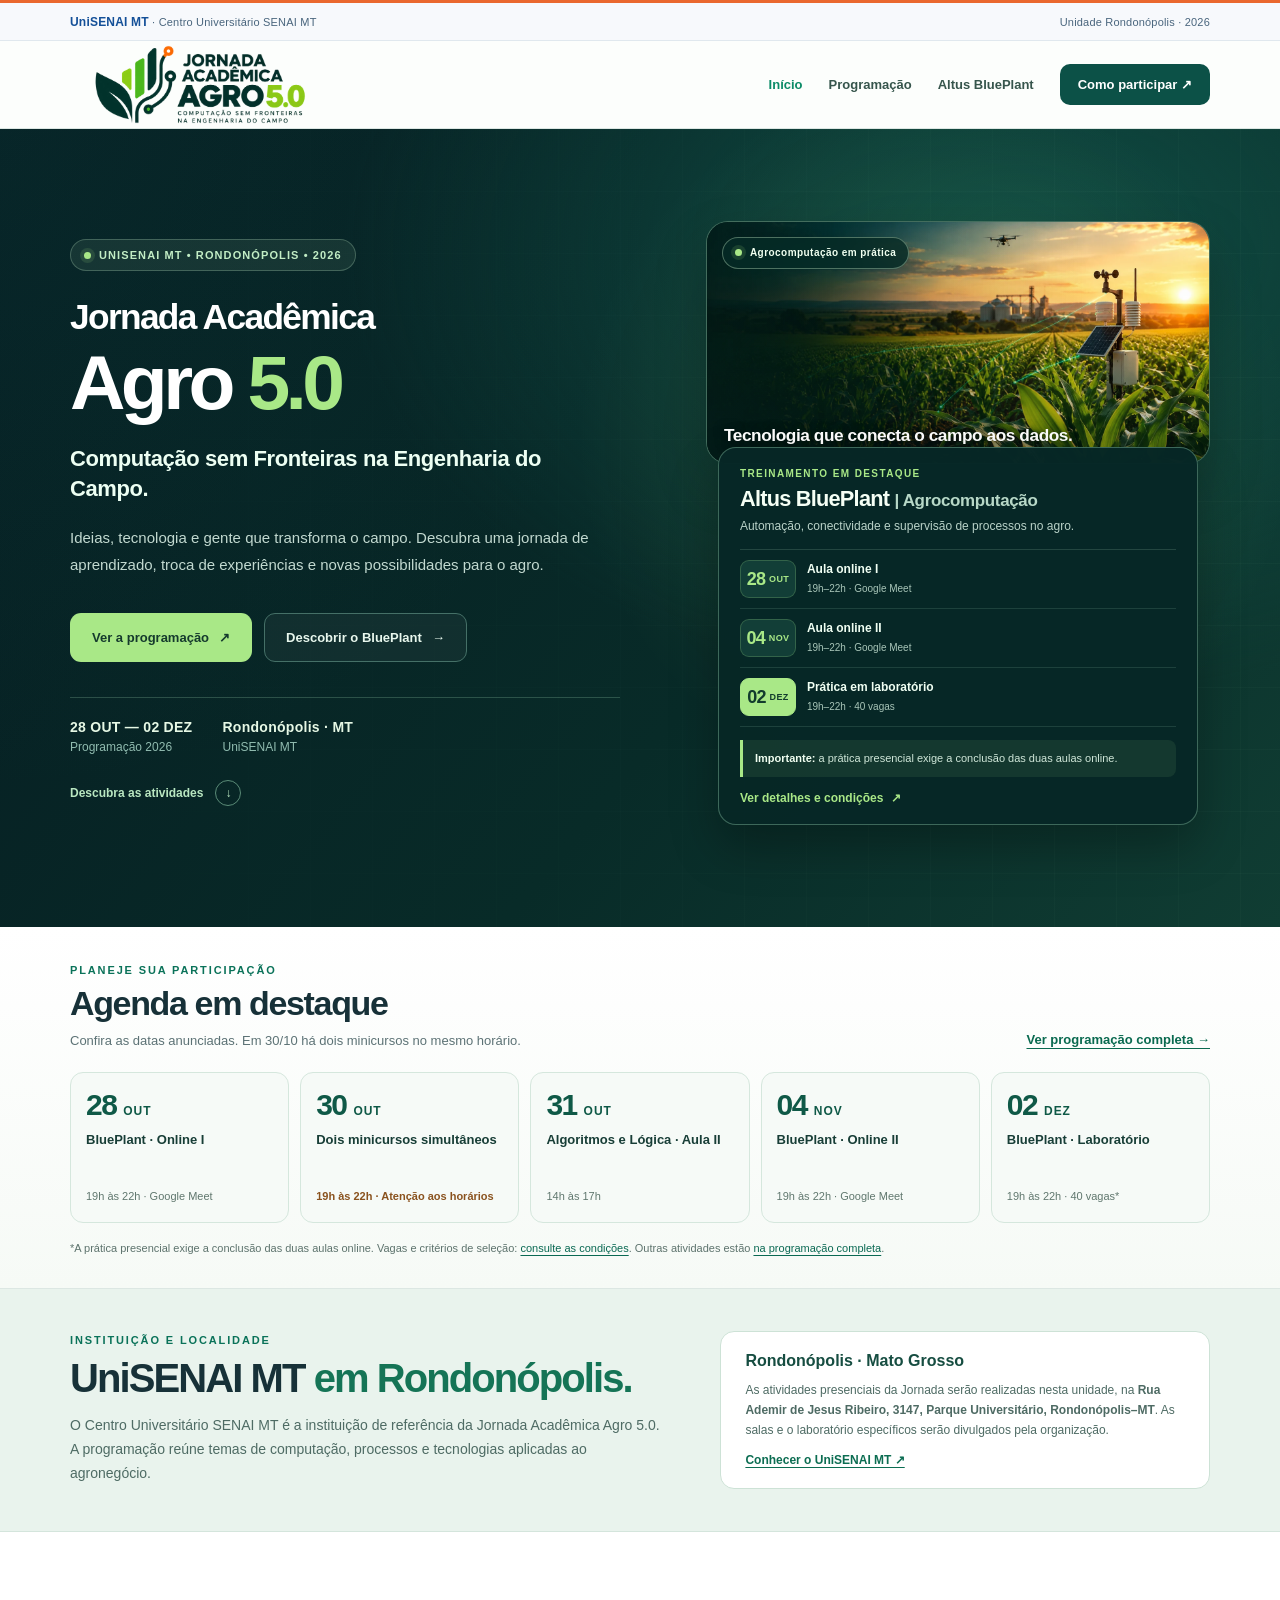
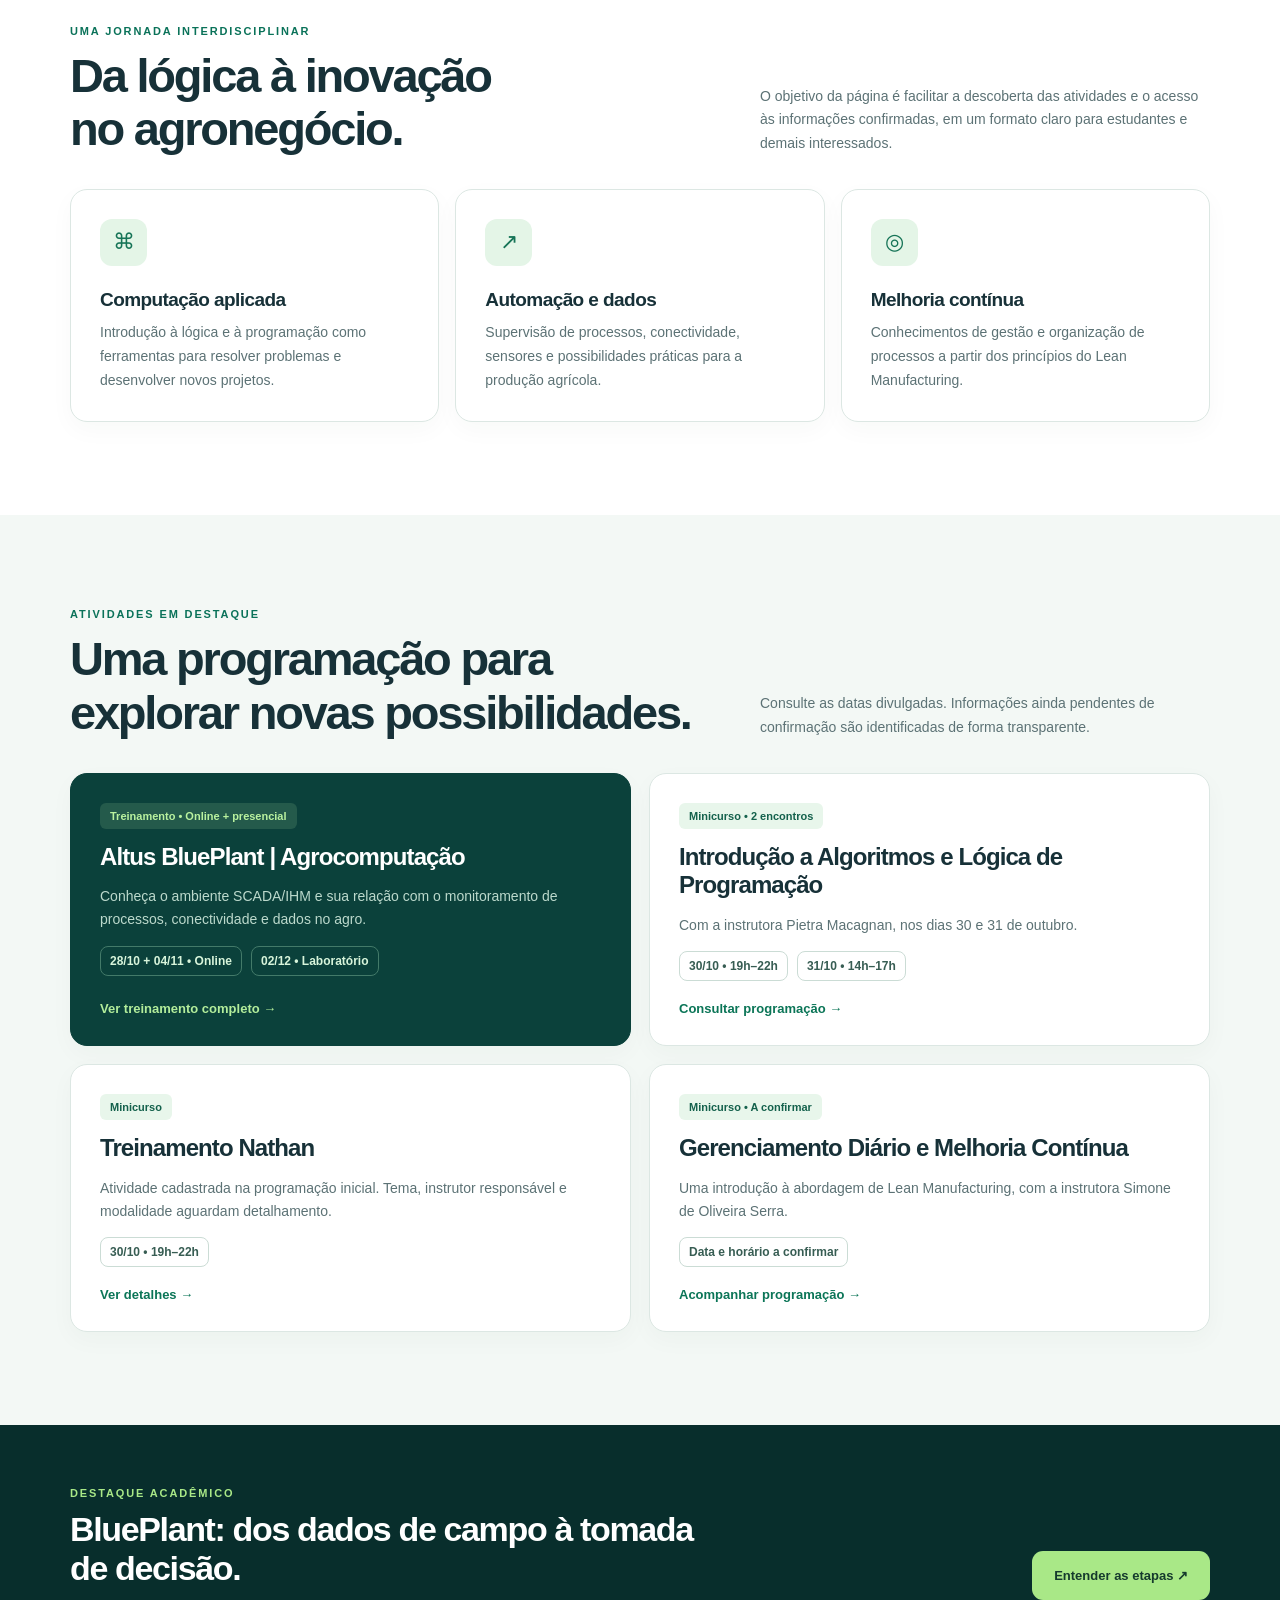
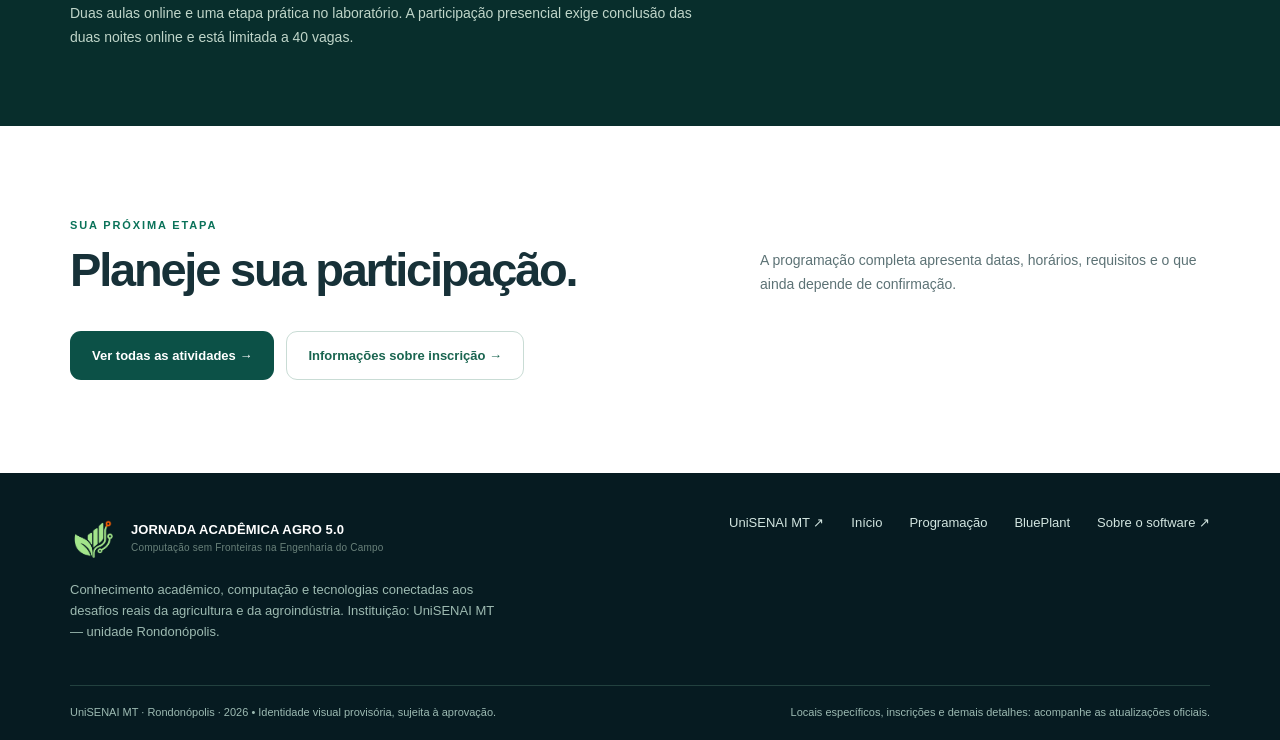
==== commit 8adb6e5f: "feat: finalize Agro 5.0 immersive homepage" ====
--- a/index.html
+++ b/index.html
@@ -5,13 +5,62 @@
   <meta name="description" content="UniSENAI MT — Rondonópolis: conheça a Jornada Acadêmica Agro 5.0, a programação, os minicursos e o treinamento Altus BluePlant em 2026.">
   <meta property="og:type" content="website"><meta property="og:locale" content="pt_BR"><meta property="og:title" content="Jornada Acadêmica Agro 5.0 | Computação sem Fronteiras">
   <meta property="og:description" content="UniSENAI MT — Rondonópolis: conheça a Jornada Acadêmica Agro 5.0, a programação, os minicursos e o treinamento Altus BluePlant em 2026."><title>Jornada Acadêmica Agro 5.0 | Computação sem Fronteiras</title>
-  <link rel="icon" href="assets/brand/web/favicon-192.png" type="image/png" sizes="192x192"><link rel="stylesheet" href="assets/style.css?v=fase04-r1">
+  <link rel="icon" href="assets/brand/web/favicon-192.png" type="image/png" sizes="192x192"><link rel="stylesheet" href="assets/style.css?v=fase05-r2">
   <script defer src="assets/main.js?v=fase04-r1"></script>
 </head><body>
 <a href="#conteudo" class="skip">Pular para o conteúdo</a>
 <header class="topbar"><div class="institution-band"><div class="wrap institution-inner"><span><strong>UniSENAI MT</strong> <span aria-hidden="true">·</span> Centro Universitário SENAI MT</span><span>Unidade Rondonópolis <span aria-hidden="true">·</span> 2026</span></div></div><div class="wrap navrow"><a class="brand brand-official" href="index.html" aria-label="Jornada Acadêmica Agro 5.0 — início"><img class="brand-logo" src="assets/brand/web/logo-horizontal.webp" width="760" height="253" alt="Jornada Acadêmica Agro 5.0 — Computação sem Fronteiras na Engenharia do Campo"><span class="brand-mobile" aria-hidden="true"><img src="assets/brand/web/simbolo-original.webp" width="340" height="340" alt=""><span><strong>JORNADA AGRO 5.0</strong><small>UniSENAI MT · Rondonópolis</small></span></span></a><button class="menu-btn" data-menu-toggle aria-expanded="false" aria-controls="site-nav" aria-label="Abrir ou fechar o menu">Menu ☰</button><nav id="site-nav" class="navlinks" data-navigation aria-label="Navegação principal"><a href="index.html" aria-current="page" data-nav="home">Início</a><a href="programacao.html" data-nav="prog">Programação</a><a href="altus.html" data-nav="altus">Altus BluePlant</a><a href="altus.html#inscricoes" class="navcta">Como participar ↗</a></nav></div></header>
 <main id="conteudo">
-<section class="hero"><div class="wrap hero-wrap"><div><span class="pill">UniSENAI MT • Rondonópolis • 2026</span><h1><span class="hero-title-prefix">Jornada Acadêmica</span><span class="hero-title-name">Agro <em>5.0</em></span></h1><p class="lead">Computação sem Fronteiras na Engenharia do Campo.</p><p class="sublead">Ideias, tecnologia e gente que transforma o campo. Descubra uma jornada de aprendizado, troca de experiências e novas possibilidades para o agro.</p><div class="actions"><a class="btn btn-primary" href="programacao.html">Ver a programação <span aria-hidden="true">↗</span></a><a class="btn btn-ghost" href="altus.html">Descobrir o BluePlant <span aria-hidden="true">→</span></a></div><div class="hero-facts" aria-label="Informações da Jornada"><span><strong>28 OUT — 02 DEZ</strong><small>Programação 2026</small></span><span><strong>Rondonópolis · MT</strong><small>UniSENAI MT</small></span></div><a class="hero-scroll" href="#agenda-resumo-titulo">Descubra as atividades <span aria-hidden="true">↓</span></a></div><div class="hero-stage"><div class="hero-stage-ring" aria-hidden="true"></div><img class="hero-stage-symbol" src="assets/brand/web/simbolo-claro.webp" width="460" height="460" alt="" aria-hidden="true" fetchpriority="high"><span class="stage-label stage-label-top" aria-hidden="true"><i></i> Ideias que conectam</span><div class="dashboard" aria-label="Ilustração conceitual de monitoramento de dados agrícolas"><div class="dash-head"><span><i></i> MONITORAMENTO AGRO • PAINEL CONCEITUAL</span><span>● ● ●</span></div><div class="dash-grid"><div class="dash-panel"><small>Dados de campo</small><b>Integração</b><strong>sensores → informações</strong></div><div class="dash-panel"><small>Supervisão</small><b>SCADA</b><strong>controle e análise</strong></div><div class="dash-panel dash-wide"><small>Tendências e leitura de dados</small><svg viewBox="0 0 440 120" role="img" aria-label="Ilustração abstrata de gráfico de monitoramento"><defs><linearGradient id="fade" x1="0" x2="0" y1="0" y2="1"><stop stop-color="#94e68b" stop-opacity=".20"/><stop offset="1" stop-color="#94e68b" stop-opacity="0"/></linearGradient></defs><path d="M0 30H440 M0 65H440 M0 100H440" stroke="#2b5758" stroke-dasharray="3 6"/><path d="M0 97 Q27 80 54 88 T102 71 T150 82 T200 40 T251 56 T295 42 T343 53 T396 28 T440 18 L440 120H0Z" fill="url(#fade)"/><path d="M0 97 Q27 80 54 88 T102 71 T150 82 T200 40 T251 56 T295 42 T343 53 T396 28 T440 18" stroke="#a5e88e" stroke-width="3.1" fill="none" stroke-linecap="round"/><path d="M0 103 Q45 80 84 98 T162 81 T247 95 T322 68 T440 80" stroke="#60c6c0" stroke-width="2" fill="none" opacity=".8"/></svg></div></div><div class="dash-bottom"><div class="dash-small"><small>01 · Captura</small><b>IoT e sensores</b></div><div class="dash-small"><small>02 · Conexão</small><b>Protocolos</b></div><div class="dash-small"><small>03 · Visão</small><b>Dashboards</b></div></div><p class="demo">Ilustração conceitual; não é uma tela do software Altus.</p></div><span class="stage-label stage-label-bottom" aria-hidden="true">AGRO <b>5.0</b> <span>•</span> tecnologia em movimento</span></div></div></section>
+<section class="hero">
+  <div class="wrap hero-wrap">
+    <div class="hero-copy">
+      <span class="pill">UniSENAI MT • Rondonópolis • 2026</span>
+      <h1><span class="hero-title-prefix">Jornada Acadêmica</span><span class="hero-title-name">Agro <em>5.0</em></span></h1>
+      <p class="lead">Computação sem Fronteiras na Engenharia do Campo.</p>
+      <p class="sublead">Ideias, tecnologia e gente que transforma o campo. Descubra uma jornada de aprendizado, troca de experiências e novas possibilidades para o agro.</p>
+      <div class="actions">
+        <a class="btn btn-primary" href="programacao.html">Ver a programação <span aria-hidden="true">↗</span></a>
+        <a class="btn btn-ghost" href="altus.html">Descobrir o BluePlant <span aria-hidden="true">→</span></a>
+      </div>
+      <div class="hero-facts" aria-label="Informações da Jornada">
+        <span><strong>28 OUT — 02 DEZ</strong><small>Programação 2026</small></span>
+        <span><strong>Rondonópolis · MT</strong><small>UniSENAI MT</small></span>
+      </div>
+      <a class="hero-scroll" href="#agenda-resumo-titulo">Descubra as atividades <span aria-hidden="true">↓</span></a>
+    </div>
+    <div class="hero-stage">
+      <div class="hero-event-visual">
+        <img class="hero-event-image" src="assets/hero-agro-campo.webp" width="1536" height="1024" alt="Ilustração de uma lavoura de milho com sensor de campo conectado e drone de monitoramento." fetchpriority="high" decoding="async">
+        <div class="hero-image-shade" aria-hidden="true"></div>
+        <span class="hero-image-tag">Agrocomputação em prática</span>
+        <span class="hero-image-caption">Tecnologia que conecta o campo aos dados.</span>
+      </div>
+      <section class="hero-training-card" aria-labelledby="hero-training-title">
+        <div class="hero-training-intro">
+          <span class="hero-training-kicker">Treinamento em destaque</span>
+          <h2 id="hero-training-title">Altus BluePlant <span>| Agrocomputação</span></h2>
+          <p>Automação, conectividade e supervisão de processos no agro.</p>
+        </div>
+        <div class="hero-training-sessions" aria-label="Etapas e datas do treinamento">
+          <div class="hero-training-session">
+            <time class="hero-session-date" datetime="2026-10-28"><strong>28</strong><span>OUT</span></time>
+            <div><strong>Aula online I</strong><small>19h–22h · Google Meet</small></div>
+          </div>
+          <div class="hero-training-session">
+            <time class="hero-session-date" datetime="2026-11-04"><strong>04</strong><span>NOV</span></time>
+            <div><strong>Aula online II</strong><small>19h–22h · Google Meet</small></div>
+          </div>
+          <div class="hero-training-session hero-training-session-practical">
+            <time class="hero-session-date" datetime="2026-12-02"><strong>02</strong><span>DEZ</span></time>
+            <div><strong>Prática em laboratório</strong><small>19h–22h · 40 vagas</small></div>
+          </div>
+        </div>
+        <p class="hero-training-requirement"><strong>Importante:</strong> a prática presencial exige a conclusão das duas aulas online.</p>
+        <a class="hero-training-link" href="altus.html">Ver detalhes e condições <span aria-hidden="true">↗</span></a>
+      </section>
+    </div>
+  </div>
+</section>
 
 <section class="agenda-overview" aria-labelledby="agenda-resumo-titulo"><div class="wrap">
   <div class="agenda-heading"><div><span class="eyebrow">Planeje sua participação</span><h2 id="agenda-resumo-titulo">Agenda em destaque</h2><p>Confira as datas anunciadas. Em 30/10 há dois minicursos no mesmo horário.</p></div><a class="agenda-all" href="programacao.html">Ver programação completa <span aria-hidden="true">→</span></a></div>
--- a/assets/style.css
+++ b/assets/style.css
@@ -27,14 +27,6 @@
 .actions{display:flex;flex-wrap:wrap;gap:12px;margin-top:34px}.btn{border:1px solid transparent;border-radius:11px;padding:15px 21px;display:inline-flex;gap:10px;align-items:center;justify-content:center;font-size:13px;font-weight:780;min-height:49px;transition:transform .15s,background .15s}
 .btn:hover{transform:translateY(-2px)}.btn-primary{background:var(--lime);color:#153a2d}.btn-primary:hover{background:#c3f6a9}.btn-ghost{border-color:#457067;color:#e8f7ed;background:rgba(255,255,255,.04)}.btn-ghost:hover{background:#174139}.btn-dark{background:var(--forest);color:#fff}.btn-dark:hover{background:#073e35}.btn-light{background:#fff;border-color:#c9dcd5;color:#1a6550}
 .hero-note{color:#b4d3ca;margin-top:30px;font-size:12px;display:flex;align-items:center;gap:12px}.hero-note:before{content:"";width:26px;height:1px;background:#87cb9c}
-.dashboard{padding:15px;border-radius:20px;background:rgba(9,44,47,.88);border:1px solid #3a685c;box-shadow:0 30px 65px rgba(0,0,0,.3)}
-.dash-head{display:flex;align-items:center;justify-content:space-between;padding:5px 8px 16px;color:#bdd8cd;font-size:11px;letter-spacing:.07em;font-weight:700}
-.dash-head i{display:inline-block;width:7px;height:7px;background:#a4e887;border-radius:50%;margin-right:8px}.dash-head span:last-child{color:#87bdb3;letter-spacing:.25em}
-.dash-grid{display:grid;grid-template-columns:1.5fr 1fr;gap:10px}.dash-panel{background:#0d3336;border:1px solid rgba(170,215,191,.16);padding:19px;border-radius:12px;min-height:112px}
-.dash-panel small{font-size:10px;letter-spacing:.12em;color:#88afaa;text-transform:uppercase}.dash-panel b{display:block;font-size:22px;color:#ecfff0;letter-spacing:-.04em;margin-top:12px}.dash-panel strong{color:#a9e887;font-size:11px}
-.dash-wide{grid-column:span 2;min-height:195px;padding-bottom:0}.dash-wide svg{display:block;width:100%;height:128px}.dash-bottom{display:grid;grid-template-columns:repeat(3,1fr);gap:10px;margin-top:10px}
-.dash-small{background:#0d3036;border:1px solid rgba(154,204,177,.14);padding:13px;border-radius:10px}.dash-small small{color:#8bafa5;font-size:10px}.dash-small b{display:block;margin-top:8px;color:#d9f6e3;font-size:12px}
-.demo{text-align:center;font-size:10px;margin:12px 0 0;color:#a2beb7}
 .section{padding:93px 0}.section-tight{padding:65px 0}.white{background:#fff}.surface{background:var(--paper)}
 .sec-head{display:flex;justify-content:space-between;align-items:end;gap:28px;margin-bottom:33px}.sec-head h2,.section-title{font-size:clamp(32px,4vw,47px);line-height:1.14;letter-spacing:-.047em;margin:12px 0 0}
 .sec-head p{font-size:14px;line-height:1.7;color:var(--muted);max-width:450px;margin:0}
@@ -63,7 +55,7 @@
 .sep{border:0;border-top:1px solid var(--line);margin:36px 0}.requirements{list-style:none;padding:0;margin:0;display:grid;gap:11px}.requirements li{font-size:14px;color:#3e6555;line-height:1.6;display:flex;gap:11px}.requirements li:before{content:"✓";font-weight:850;color:#0e8360}
 .reference{background:#f0f6f2;border-top:1px solid var(--line);padding:29px 0}.reference p{font-size:12px;line-height:1.7;color:var(--muted)}.reference a{color:#0e7058;text-decoration:underline;text-underline-offset:3px}.hidden{display:none!important}
 @media(max-width:960px){.hero-wrap{gap:26px}.hero h1{font-size:56px}.navlinks{gap:16px}.section{padding:70px 0}}
-@media(max-width:730px){.wrap{width:calc(100% - 32px)}.navrow{min-height:69px}.menu-btn{display:block}.navlinks{display:none;position:absolute;top:68px;left:0;right:0;flex-direction:column;align-items:stretch;gap:0;background:#fff;padding:16px 20px 23px;box-shadow:0 19px 30px #102b2722}.navlinks.open{display:flex}.navlinks a{padding:15px 10px}.navlinks .navcta{text-align:center;margin-top:7px}.hero-wrap{padding:60px 0;grid-template-columns:1fr;gap:35px}.hero h1{font-size:clamp(49px,11vw,69px)}.hero .lead{font-size:20px}.dashboard{width:min(100%,500px);margin:0 auto}.section{padding:62px 0}.section-tight{padding:53px 0}.sec-head{display:block}.sec-head p{margin-top:15px}.features,.highlight-grid,.topics,.flowsteps,.two-col,.altus-title-row,.faq,.footgrid{grid-template-columns:1fr}.striprow{display:block}.striprow .btn{margin-top:20px}.striprow h2{font-size:30px}.footlinks{justify-content:flex-start}.footbottom{display:block;line-height:1.8}.pagehero .wrap{padding:60px 0}.pagehero h1{font-size:43px}.date-row{grid-template-columns:74px 1fr;gap:10px}.date-stamp{min-height:130px}.date-stamp .num{font-size:27px}.date-stamp .weekday{font-size:9px}.session{padding:18px}.session h3{font-size:19px}.faq{gap:14px}.faq h2{font-size:32px}.filterbar{display:block}.count{display:block;margin-top:15px}}
+@media(max-width:730px){.wrap{width:calc(100% - 32px)}.navrow{min-height:69px}.menu-btn{display:block}.navlinks{display:none;position:absolute;top:68px;left:0;right:0;flex-direction:column;align-items:stretch;gap:0;background:#fff;padding:16px 20px 23px;box-shadow:0 19px 30px #102b2722}.navlinks.open{display:flex}.navlinks a{padding:15px 10px}.navlinks .navcta{text-align:center;margin-top:7px}.hero-wrap{padding:60px 0;grid-template-columns:1fr;gap:35px}.hero h1{font-size:clamp(49px,11vw,69px)}.hero .lead{font-size:20px}.section{padding:62px 0}.section-tight{padding:53px 0}.sec-head{display:block}.sec-head p{margin-top:15px}.features,.highlight-grid,.topics,.flowsteps,.two-col,.altus-title-row,.faq,.footgrid{grid-template-columns:1fr}.striprow{display:block}.striprow .btn{margin-top:20px}.striprow h2{font-size:30px}.footlinks{justify-content:flex-start}.footbottom{display:block;line-height:1.8}.pagehero .wrap{padding:60px 0}.pagehero h1{font-size:43px}.date-row{grid-template-columns:74px 1fr;gap:10px}.date-stamp{min-height:130px}.date-stamp .num{font-size:27px}.date-stamp .weekday{font-size:9px}.session{padding:18px}.session h3{font-size:19px}.faq{gap:14px}.faq h2{font-size:32px}.filterbar{display:block}.count{display:block;margin-top:15px}}
 @media(max-width:380px){.wrap{width:calc(100% - 24px)}.hero h1{font-size:45px}.actions .btn{width:100%}.date-row{grid-template-columns:61px 1fr;gap:7px}.session{padding:14px}.date-stamp .num{font-size:23px}.date-stamp .month{font-size:10px}.brandtext strong{font-size:12px}}
 @media(prefers-reduced-motion:reduce){html{scroll-behavior:auto}*,*:before,*:after{transition:none!important}}
 
@@ -136,19 +128,6 @@
 .hero-scroll{display:inline-flex;align-items:center;gap:12px;margin-top:26px;font-size:12px;font-weight:750;color:#b9e7c1}
 .hero-scroll span{display:grid;place-items:center;width:26px;height:26px;border:1px solid #5a8b77;border-radius:50%;transition:transform .25s ease}
 .hero-scroll:hover span{transform:translateY(4px)}
-.hero-stage{position:relative;display:grid;align-items:center;min-height:535px;isolation:isolate;perspective:1000px}
-.hero-stage-ring{position:absolute;inset:7% 2% 0;border:1px solid rgba(176,240,165,.17);border-radius:48%;transform:rotate(-17deg);z-index:-1;animation:stage-drift 13s ease-in-out infinite alternate}
-.hero-stage-ring:after{content:"";position:absolute;inset:18px;border:1px dashed rgba(152,236,182,.11);border-radius:inherit}
-.hero-stage-symbol{position:absolute;z-index:-1;width:clamp(150px,48%,275px);height:auto;right:-1%;top:-4%;opacity:.30;filter:drop-shadow(0 0 32px rgba(124,236,122,.14));animation:stage-float 8s ease-in-out infinite alternate;pointer-events:none}
-.hero-stage .dashboard{position:relative;margin:50px 2% 0 0;background:rgba(8,42,41,.90);border-color:rgba(141,203,160,.38);box-shadow:0 28px 75px rgba(0,0,0,.27),0 0 0 1px rgba(166,235,154,.04) inset;transition:transform .4s ease,box-shadow .4s ease;will-change:transform}
-@media(hover:hover){.hero-stage:hover .dashboard{transform:translateY(-7px) rotateX(1.3deg);box-shadow:0 38px 85px rgba(0,0,0,.32)}}
-.stage-label{display:inline-flex;align-items:center;gap:7px;color:#d8f4dd;background:rgba(10,59,52,.9);border:1px solid rgba(167,234,179,.3);border-radius:999px;padding:10px 14px;font-size:11px;font-weight:750;letter-spacing:.025em;box-shadow:0 10px 24px rgba(0,0,0,.13)}
-.stage-label-top{position:absolute;top:2%;left:1%;z-index:2}
-.stage-label-top i{width:7px;height:7px;border-radius:50%;background:var(--lime);box-shadow:0 0 0 4px rgba(169,232,135,.1)}
-.stage-label-bottom{position:absolute;right:0;bottom:0;z-index:2}
-.stage-label-bottom b{color:var(--lime)}
-.stage-label-bottom span{color:var(--orange)}
-.dash-wide svg path[stroke="#a5e88e"]{stroke-dasharray:850;stroke-dashoffset:850;animation:chart-draw 3.5s 0.35s ease forwards}
 .pill:before{box-shadow:0 0 0 4px rgba(169,232,135,.12)}
 .agenda-overview{background:linear-gradient(180deg,#fff,#f6faf6)}
 .agenda-item{transition:background .24s ease,border-color .24s ease,transform .24s ease,box-shadow .24s ease}
@@ -161,13 +140,10 @@
 .motion-ready .reveal-pending{opacity:0;transform:translateY(19px)}
 .motion-ready .reveal-visible{opacity:1;transform:none}
 .reveal-pending,.reveal-visible{transition:opacity .65s ease,transform .65s cubic-bezier(.2,.8,.2,1)}
-@keyframes stage-drift{from{transform:rotate(-17deg) scale(.98)}to{transform:rotate(-11deg) scale(1.02)}}
-@keyframes stage-float{from{transform:translateY(-6px)}to{transform:translateY(19px)}}
-@keyframes chart-draw{to{stroke-dashoffset:0}}
-@media(max-width:960px){.hero-wrap{gap:30px}.hero-stage{min-height:470px}.brand-logo{width:215px}.navlinks{gap:13px}.navlinks a{font-size:12px}}
-@media(max-width:730px){.navrow{min-height:76px}.brand-logo{display:none}.brand-mobile{display:flex;align-items:center;gap:10px}.brand-mobile img{width:43px;height:43px;object-fit:contain;flex:none}.brand-mobile span{display:flex;flex-direction:column;gap:3px}.brand-mobile strong{color:#103e34;font-size:13px;letter-spacing:.015em}.brand-mobile small{color:#65796f;font-size:10px}.navlinks{top:76px;border-top:1px solid #e6eee9}.hero-wrap{padding:63px 0 72px;gap:38px}.hero h1{font-size:clamp(48px,10.5vw,67px)}.hero-facts{gap:20px}.hero-stage{min-height:460px;max-width:520px;width:100%;margin:auto}.hero-stage .dashboard{margin:45px 0 0}.hero-stage-symbol{right:0;top:0;width:190px}.stage-label-top{top:0}.stage-label-bottom{bottom:-4px}}
-@media(max-width:420px){.brand-mobile img{width:40px;height:40px}.brand-mobile strong{font-size:12px}.brand-mobile small{font-size:9px}.navrow{gap:6px}.menu-btn{font-size:13px;padding:9px 10px}.hero h1{font-size:clamp(43px,11.3vw,49px)}.hero-facts{display:grid;grid-template-columns:1fr 1fr;gap:15px}.hero-facts strong{font-size:12px}.hero-stage{min-height:420px}.stage-label{font-size:10px}.stage-label-bottom{right:0}}
-@media(prefers-reduced-motion:reduce){.hero-stage-ring,.hero-stage-symbol,.dash-wide svg path[stroke="#a5e88e"]{animation:none!important}.dash-wide svg path[stroke="#a5e88e"]{stroke-dashoffset:0}.motion-ready .reveal-pending{opacity:1;transform:none}.hero-stage .dashboard{will-change:auto}*,*:before,*:after{scroll-behavior:auto!important}}
+@media(max-width:960px){.hero-wrap{gap:30px}.brand-logo{width:215px}.navlinks{gap:13px}.navlinks a{font-size:12px}}
+@media(max-width:730px){.navrow{min-height:76px}.brand-logo{display:none}.brand-mobile{display:flex;align-items:center;gap:10px}.brand-mobile img{width:43px;height:43px;object-fit:contain;flex:none}.brand-mobile span{display:flex;flex-direction:column;gap:3px}.brand-mobile strong{color:#103e34;font-size:13px;letter-spacing:.015em}.brand-mobile small{color:#65796f;font-size:10px}.navlinks{top:76px;border-top:1px solid #e6eee9}.hero-wrap{padding:63px 0 72px;gap:38px}.hero h1{font-size:clamp(48px,10.5vw,67px)}.hero-facts{gap:20px}}
+@media(max-width:420px){.brand-mobile img{width:40px;height:40px}.brand-mobile strong{font-size:12px}.brand-mobile small{font-size:9px}.navrow{gap:6px}.menu-btn{font-size:13px;padding:9px 10px}.hero h1{font-size:clamp(43px,11.3vw,49px)}.hero-facts{display:grid;grid-template-columns:1fr 1fr;gap:15px}.hero-facts strong{font-size:12px}}
+@media(prefers-reduced-motion:reduce){.motion-ready .reveal-pending{opacity:1;transform:none}*,*:before,*:after{scroll-behavior:auto!important}}
 
 
 /* Fase 04 / UX R1 — correção controlada: abertura responsiva.
@@ -181,22 +157,6 @@
   }
   .hero .hero-wrap > * { min-width: 0; }
   .hero .hero-title-name { white-space: normal; }
-  .hero .hero-stage {
-    grid-column: 1 / -1;
-    width: 100%;
-    max-width: 580px;
-    min-width: 0;
-    min-height: 0;
-    margin: 0 auto;
-    padding: 43px 0 42px;
-  }
-  .hero .hero-stage .dashboard {
-    width: 100%;
-    margin: 0;
-  }
-  .hero .hero-stage-symbol { top: 0; right: 1%; }
-  .hero .stage-label-top { top: 0; left: 0; }
-  .hero .stage-label-bottom { bottom: 0; right: 0; }
 }
 @media (max-width: 730px) {
   .hero .hero-wrap { padding: 44px 0 56px; gap: 28px; }
@@ -224,23 +184,232 @@
     margin-top: 27px;
   }
   .hero .hero-facts span { min-width: 0; overflow-wrap: anywhere; }
-  .hero .hero-stage { max-width: 520px; padding: 42px 0 42px; }
-  .hero .hero-stage .dashboard { padding: 12px; }
-  .hero .dash-grid { grid-template-columns: minmax(0, 1.2fr) minmax(0, 1fr); }
-  .hero .dash-panel { min-width: 0; min-height: 105px; padding: 14px 12px; }
-  .hero .dash-panel b { font-size: clamp(17px, 4.5vw, 20px); overflow-wrap: anywhere; }
-  .hero .dash-panel small { font-size: 9px; }
-  .hero .dash-panel strong { font-size: 10px; overflow-wrap: anywhere; }
-  .hero .dash-bottom { grid-template-columns: repeat(3, minmax(0, 1fr)); }
-  .hero .dash-small { min-width: 0; padding: 11px 9px; }
-  .hero .dash-small small, .hero .dash-small b { overflow-wrap: anywhere; }
-  .hero .stage-label { max-width: 100%; }
 }
 @media (max-width: 380px) {
   .hero h1 { font-size: clamp(38px, 10.7vw, 43px); }
   .hero .actions .btn { width: 100%; }
-  .hero .dash-panel { padding: 11px 9px; }
-  .hero .dash-head { font-size: 10px; letter-spacing: 0; }
-  .hero .dash-small { padding: 10px 7px; }
-  .hero .dash-small b { font-size: 11px; }
-}
+}
+
+/* Fase 05 / R2 — imagem de campo visível e informações confirmadas do treinamento. */
+.hero .hero-stage{
+  position:relative;
+  display:flex;
+  flex-direction:column;
+  align-items:stretch;
+  gap:0;
+  width:100%;
+  max-width:none;
+  min-width:0;
+  min-height:0;
+  margin:0;
+  padding:0;
+  grid-column:auto;
+  isolation:isolate;
+  perspective:none;
+}
+.hero-event-visual{
+  position:relative;
+  z-index:0;
+  width:100%;
+  height:clamp(205px,19vw,250px);
+  min-height:0;
+  overflow:hidden;
+  border:1px solid rgba(177,225,190,.34);
+  border-radius:22px;
+  background:#0b302b;
+  box-shadow:0 24px 52px rgba(0,0,0,.24);
+}
+.hero-event-image{
+  display:block;
+  width:100%;
+  height:100%;
+  object-fit:cover;
+  object-position:63% center;
+}
+.hero-image-shade{
+  position:absolute;
+  inset:0;
+  background:linear-gradient(90deg,rgba(5,29,28,.36),transparent 76%),linear-gradient(0deg,rgba(5,29,28,.42),transparent 58%);
+  pointer-events:none;
+}
+.hero-image-tag{
+  position:absolute;
+  top:15px;
+  left:15px;
+  display:inline-flex;
+  align-items:center;
+  gap:8px;
+  max-width:calc(100% - 30px);
+  padding:9px 12px;
+  border:1px solid rgba(211,246,210,.35);
+  border-radius:999px;
+  background:rgba(5,43,38,.82);
+  color:#f0fff0;
+  font-size:10px;
+  line-height:1.25;
+  font-weight:800;
+  letter-spacing:.045em;
+  backdrop-filter:blur(8px);
+  -webkit-backdrop-filter:blur(8px);
+}
+.hero-image-tag:before{
+  content:"";
+  display:block;
+  width:7px;
+  height:7px;
+  flex:none;
+  border-radius:50%;
+  background:var(--lime);
+  box-shadow:0 0 0 4px rgba(169,232,135,.12);
+}
+.hero-image-caption{
+  position:absolute;
+  left:17px;
+  bottom:16px;
+  max-width:75%;
+  color:#fff;
+  font-size:clamp(15px,1.35vw,19px);
+  font-weight:800;
+  line-height:1.25;
+  letter-spacing:-.025em;
+  text-shadow:0 2px 12px rgba(0,0,0,.5);
+}
+.hero-training-card{
+  position:relative;
+  z-index:2;
+  margin:-17px 12px 0;
+  padding:20px 21px 18px;
+  border:1px solid rgba(151,211,176,.38);
+  border-radius:18px;
+  background:rgba(7,39,38,.98);
+  color:#fff;
+  box-shadow:0 22px 48px rgba(0,0,0,.28);
+}
+.hero-training-kicker{
+  display:block;
+  color:var(--lime);
+  font-size:10px;
+  font-weight:850;
+  letter-spacing:.14em;
+  text-transform:uppercase;
+}
+.hero-training-intro h2{
+  margin:7px 0 6px;
+  color:#f5fff5;
+  font-size:clamp(18px,1.7vw,22px);
+  line-height:1.16;
+  letter-spacing:-.035em;
+}
+.hero-training-intro h2 span{
+  color:#b7d8c7;
+  font-size:.78em;
+  letter-spacing:-.02em;
+}
+.hero-training-intro p{
+  margin:0;
+  color:#b9d2c8;
+  font-size:12px;
+  line-height:1.55;
+}
+.hero-training-sessions{
+  display:grid;
+  gap:0;
+  margin-top:13px;
+  border-top:1px solid rgba(164,212,184,.18);
+}
+.hero-training-session{
+  display:grid;
+  grid-template-columns:56px minmax(0,1fr);
+  align-items:center;
+  gap:11px;
+  min-width:0;
+  padding:10px 0;
+  border-bottom:1px solid rgba(164,212,184,.15);
+}
+.hero-session-date{
+  display:flex;
+  align-items:center;
+  justify-content:center;
+  gap:4px;
+  min-height:38px;
+  border:1px solid rgba(169,232,135,.22);
+  border-radius:9px;
+  background:#123e37;
+  color:var(--lime);
+}
+.hero-session-date strong{
+  font-size:18px;
+  line-height:1;
+  letter-spacing:-.05em;
+}
+.hero-session-date span{
+  font-size:9px;
+  font-weight:850;
+  letter-spacing:.035em;
+}
+.hero-training-session > div{
+  display:flex;
+  flex-direction:column;
+  gap:4px;
+  min-width:0;
+}
+.hero-training-session > div > strong{
+  color:#f0fff3;
+  font-size:12px;
+  line-height:1.3;
+}
+.hero-training-session small{
+  color:#a8c5b8;
+  font-size:10px;
+  line-height:1.35;
+}
+.hero-training-session-practical .hero-session-date{
+  background:var(--lime);
+  border-color:var(--lime);
+  color:#123c2d;
+}
+.hero-training-requirement{
+  margin:13px 0 11px;
+  padding:10px 12px;
+  border-left:3px solid var(--lime);
+  border-radius:0 8px 8px 0;
+  background:rgba(169,232,135,.09);
+  color:#d0e7d9;
+  font-size:11px;
+  line-height:1.55;
+}
+.hero-training-requirement strong{color:#f1fff1}
+.hero-training-link{
+  display:inline-flex;
+  align-items:center;
+  gap:8px;
+  color:var(--lime);
+  font-size:12px;
+  font-weight:850;
+}
+.hero-training-link:hover{text-decoration:underline;text-underline-offset:4px}
+@media(max-width:960px){
+  .hero .hero-stage{max-width:580px;margin:0 auto;padding:0}
+  .hero-event-visual{height:clamp(210px,34vw,260px)}
+}
+@media(max-width:730px){
+  .hero .hero-stage{width:100%;max-width:520px;margin:0 auto;padding:0}
+  .hero-event-visual{height:clamp(195px,56vw,245px)}
+  .hero-training-card{margin:-15px 8px 0;padding:18px 16px 17px}
+  .hero-training-intro h2{font-size:20px}
+  .hero-training-session{grid-template-columns:56px minmax(0,1fr);gap:10px}
+}
+@media(max-width:380px){
+  .hero-event-visual{height:190px;border-radius:17px}
+  .hero-image-tag{top:11px;left:11px;padding:8px 10px;font-size:9px}
+  .hero-image-caption{left:12px;bottom:12px;max-width:82%;font-size:15px}
+  .hero-training-card{margin:-12px 5px 0;padding:16px 13px}
+  .hero-training-intro h2{font-size:18px}
+  .hero-training-intro h2 span{display:inline}
+  .hero-training-session{grid-template-columns:52px minmax(0,1fr);gap:8px}
+  .hero-training-session > div > strong{font-size:11px}
+  .hero-training-session small{font-size:9px}
+}
+@media(prefers-reduced-motion:reduce){
+  .hero-event-image{animation:none!important;transition:none!important}
+}
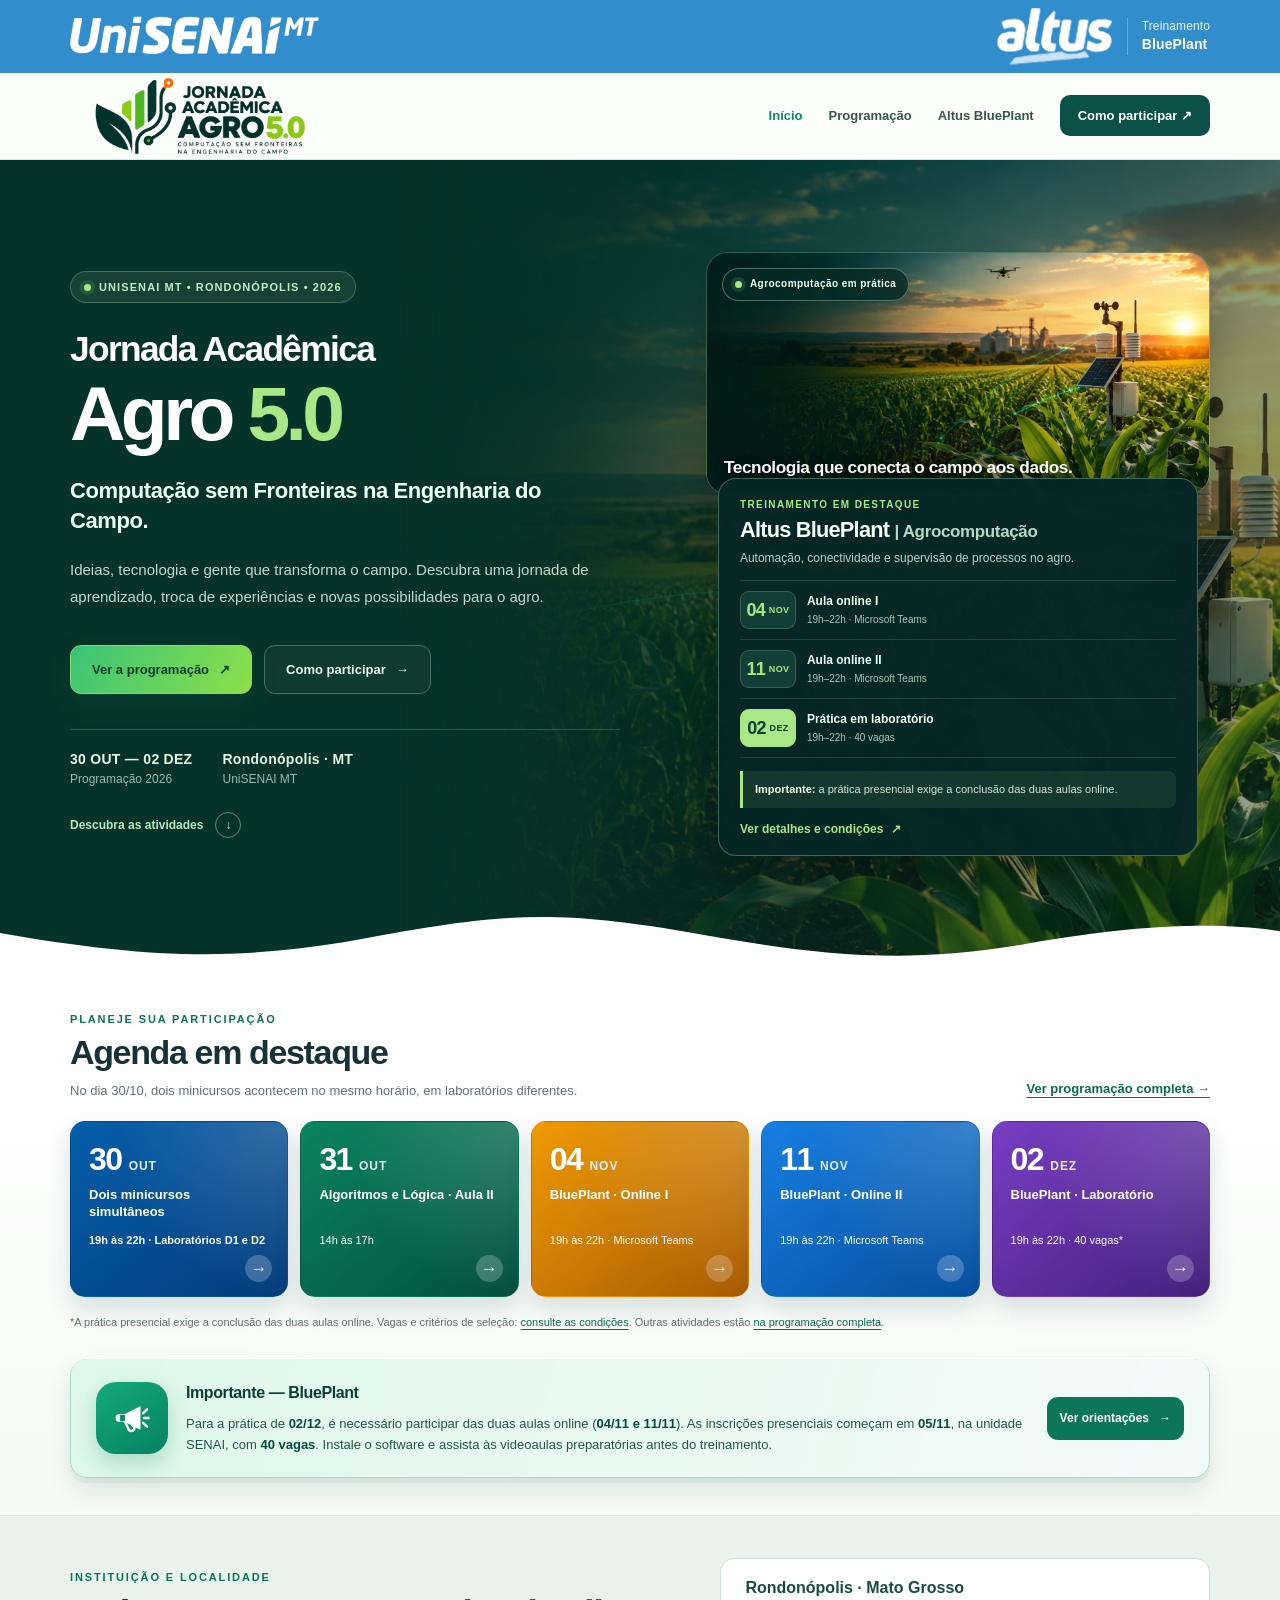
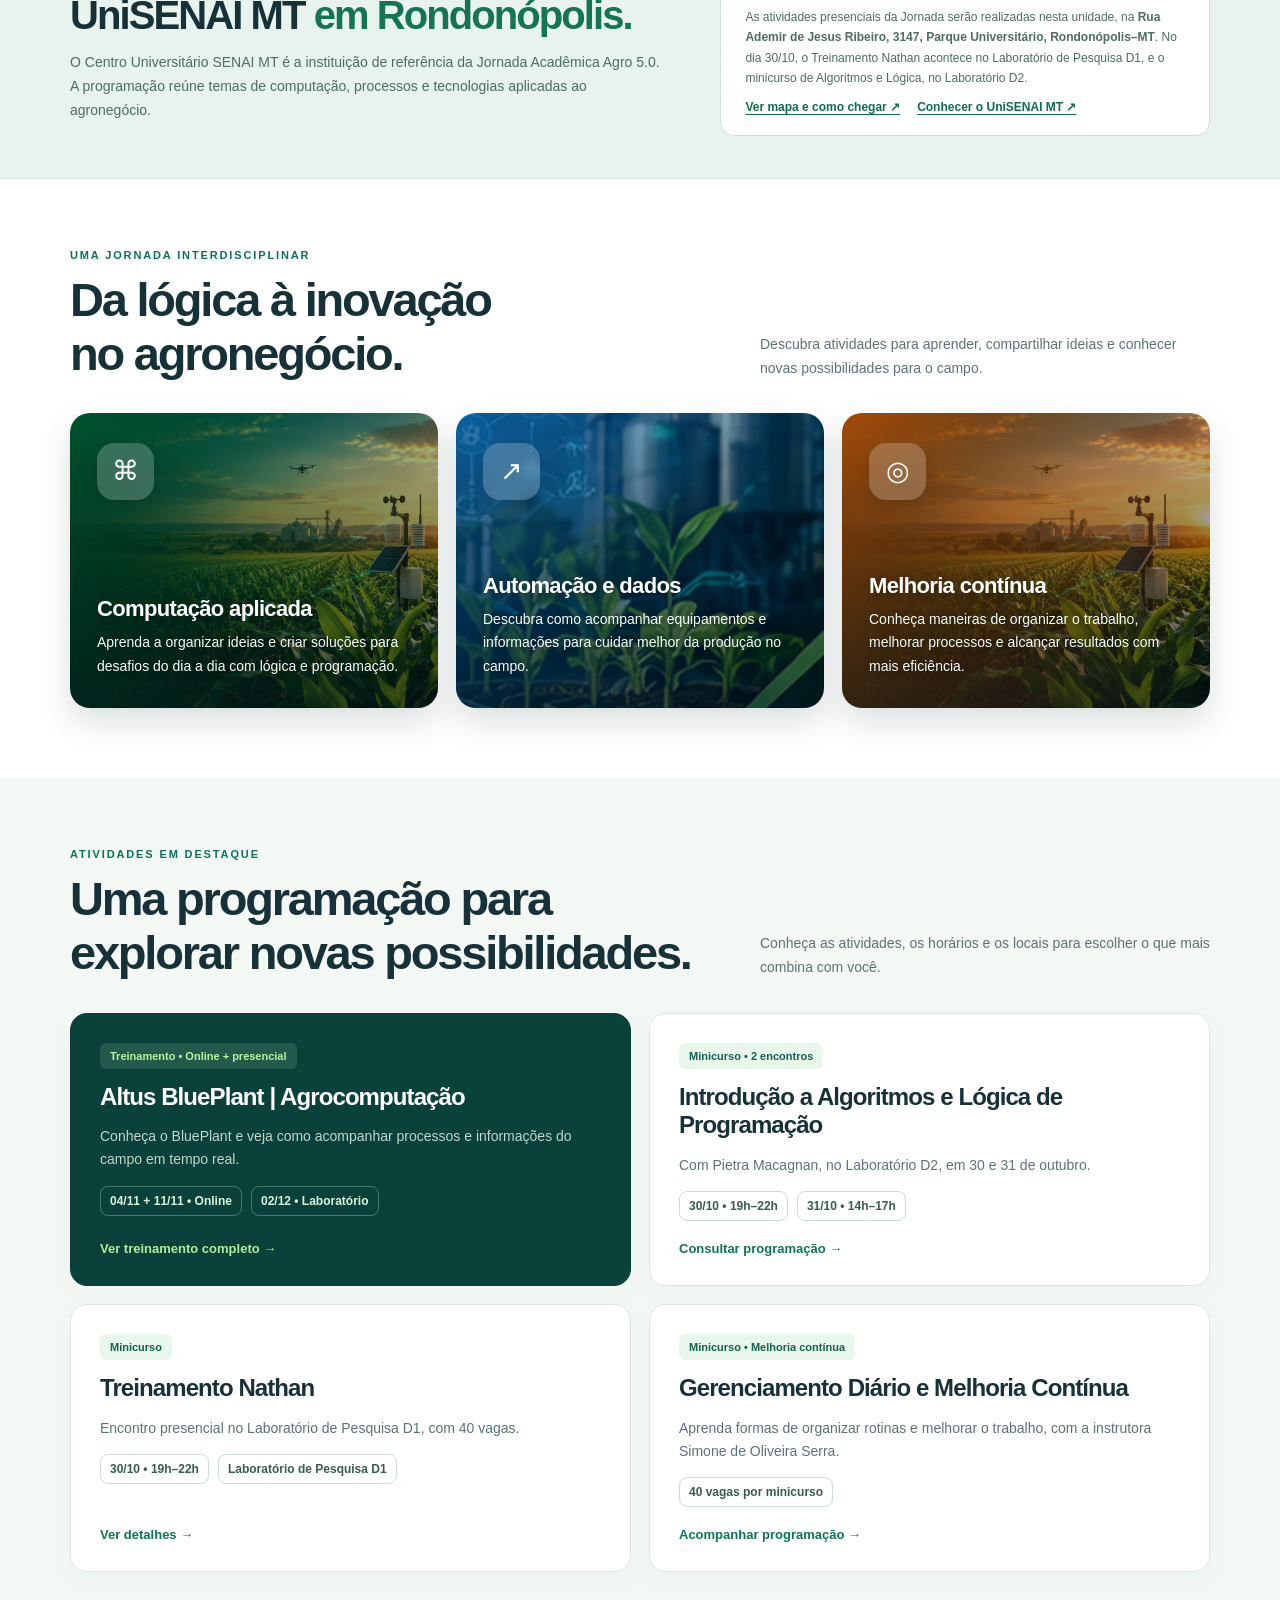
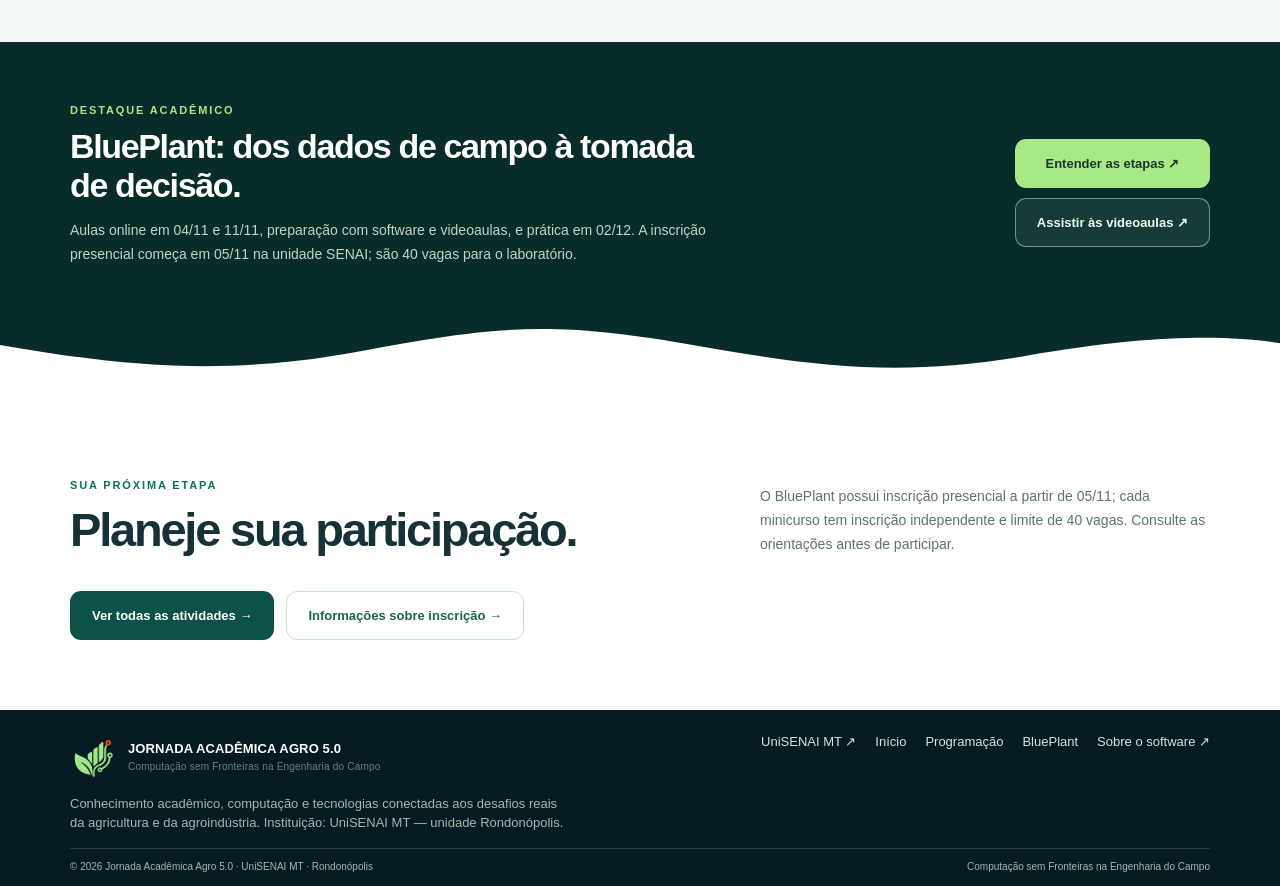
==== commit 805f3131: "feat(agro50): publica previa da jornada para revisao academica" ====
--- a/index.html
+++ b/index.html
@@ -1,83 +1,99 @@
-<!doctype html>
+<!DOCTYPE html>
+
 <html lang="pt-BR"><head>
-  <meta charset="UTF-8"><meta name="viewport" content="width=device-width,initial-scale=1">
-  <meta name="theme-color" content="#08282d"><meta name="robots" content="index,follow">
-  <meta name="description" content="UniSENAI MT — Rondonópolis: conheça a Jornada Acadêmica Agro 5.0, a programação, os minicursos e o treinamento Altus BluePlant em 2026.">
-  <meta property="og:type" content="website"><meta property="og:locale" content="pt_BR"><meta property="og:title" content="Jornada Acadêmica Agro 5.0 | Computação sem Fronteiras">
-  <meta property="og:description" content="UniSENAI MT — Rondonópolis: conheça a Jornada Acadêmica Agro 5.0, a programação, os minicursos e o treinamento Altus BluePlant em 2026."><title>Jornada Acadêmica Agro 5.0 | Computação sem Fronteiras</title>
-  <link rel="icon" href="assets/brand/web/favicon-192.png" type="image/png" sizes="192x192"><link rel="stylesheet" href="assets/style.css?v=fase05-r2">
-  <script defer src="assets/main.js?v=fase04-r1"></script>
+<meta charset="utf-8"/><meta content="width=device-width,initial-scale=1" name="viewport"/>
+<meta content="#08282d" name="theme-color"/><meta content="index,follow" name="robots"/>
+<meta content="UniSENAI MT — Rondonópolis: conheça a Jornada Acadêmica Agro 5.0, a programação, os minicursos e o treinamento Altus BluePlant em 2026." name="description"/>
+<meta content="website" property="og:type"/><meta content="pt_BR" property="og:locale"/><meta content="Jornada Acadêmica Agro 5.0 | Computação sem Fronteiras" property="og:title"/>
+<meta content="UniSENAI MT — Rondonópolis: conheça a Jornada Acadêmica Agro 5.0, a programação, os minicursos e o treinamento Altus BluePlant em 2026." property="og:description"/><title>Jornada Acadêmica Agro 5.0 | Computação sem Fronteiras</title>
+<link href="assets/brand/web/favicon-192.png" rel="icon" sizes="192x192" type="image/png"/><link href="assets/style.css?v=fase06-r5" rel="stylesheet"/>
+<script defer="" src="assets/main.js?v=fase04-r1"></script>
+<script defer="" src="assets/inscricoes.js?v=fase06-r2"></script>
 </head><body>
-<a href="#conteudo" class="skip">Pular para o conteúdo</a>
-<header class="topbar"><div class="institution-band"><div class="wrap institution-inner"><span><strong>UniSENAI MT</strong> <span aria-hidden="true">·</span> Centro Universitário SENAI MT</span><span>Unidade Rondonópolis <span aria-hidden="true">·</span> 2026</span></div></div><div class="wrap navrow"><a class="brand brand-official" href="index.html" aria-label="Jornada Acadêmica Agro 5.0 — início"><img class="brand-logo" src="assets/brand/web/logo-horizontal.webp" width="760" height="253" alt="Jornada Acadêmica Agro 5.0 — Computação sem Fronteiras na Engenharia do Campo"><span class="brand-mobile" aria-hidden="true"><img src="assets/brand/web/simbolo-original.webp" width="340" height="340" alt=""><span><strong>JORNADA AGRO 5.0</strong><small>UniSENAI MT · Rondonópolis</small></span></span></a><button class="menu-btn" data-menu-toggle aria-expanded="false" aria-controls="site-nav" aria-label="Abrir ou fechar o menu">Menu ☰</button><nav id="site-nav" class="navlinks" data-navigation aria-label="Navegação principal"><a href="index.html" aria-current="page" data-nav="home">Início</a><a href="programacao.html" data-nav="prog">Programação</a><a href="altus.html" data-nav="altus">Altus BluePlant</a><a href="altus.html#inscricoes" class="navcta">Como participar ↗</a></nav></div></header>
+<a class="skip" href="#conteudo">Pular para o conteúdo</a>
+<header class="topbar"><div class="institution-band"><div class="wrap institution-inner">
+<a aria-label="Conhecer o UniSENAI MT — site oficial" class="institution-identity" href="https://unisenaimt.com.br/" rel="noopener noreferrer" target="_blank">
+<img alt="UniSENAI MT" class="institution-logo-unisenai" height="251" src="assets/brand/web/unisenai-mt-branco.png" width="1559"/>
+</a>
+<div class="institution-training">
+<a aria-label="Conhecer a Altus — site oficial" href="https://www.altus.com.br/" rel="noopener noreferrer" target="_blank"><img alt="Altus" class="institution-logo-altus" height="256" src="assets/brand/web/altus-branco.png" width="520"/></a>
+<a class="institution-training-label" href="altus.html">Treinamento<br/><strong>BluePlant</strong></a>
+</div>
+</div></div><div class="wrap navrow"><a aria-label="Jornada Acadêmica Agro 5.0 — início" class="brand brand-official" href="index.html"><img alt="Jornada Acadêmica Agro 5.0 — Computação sem Fronteiras na Engenharia do Campo" class="brand-logo" height="253" src="assets/brand/web/logo-horizontal.webp" width="760"/><span aria-hidden="true" class="brand-mobile"><img alt="" height="340" src="assets/brand/web/simbolo-original.webp" width="340"/><span><strong>JORNADA AGRO 5.0</strong><small>UniSENAI MT · Rondonópolis</small></span></span></a><button aria-controls="site-nav" aria-expanded="false" aria-label="Abrir ou fechar o menu" class="menu-btn" data-menu-toggle="">Menu ☰</button><nav aria-label="Navegação principal" class="navlinks" data-navigation="" id="site-nav"><a aria-current="page" data-nav="home" href="index.html">Início</a><a data-nav="prog" href="programacao.html">Programação</a><a data-nav="altus" href="altus.html">Altus BluePlant</a><a class="navcta" href="altus.html#inscricoes">Como participar ↗</a></nav></div></header>
 <main id="conteudo">
 <section class="hero">
-  <div class="wrap hero-wrap">
-    <div class="hero-copy">
-      <span class="pill">UniSENAI MT • Rondonópolis • 2026</span>
-      <h1><span class="hero-title-prefix">Jornada Acadêmica</span><span class="hero-title-name">Agro <em>5.0</em></span></h1>
-      <p class="lead">Computação sem Fronteiras na Engenharia do Campo.</p>
-      <p class="sublead">Ideias, tecnologia e gente que transforma o campo. Descubra uma jornada de aprendizado, troca de experiências e novas possibilidades para o agro.</p>
-      <div class="actions">
-        <a class="btn btn-primary" href="programacao.html">Ver a programação <span aria-hidden="true">↗</span></a>
-        <a class="btn btn-ghost" href="altus.html">Descobrir o BluePlant <span aria-hidden="true">→</span></a>
-      </div>
-      <div class="hero-facts" aria-label="Informações da Jornada">
-        <span><strong>28 OUT — 02 DEZ</strong><small>Programação 2026</small></span>
-        <span><strong>Rondonópolis · MT</strong><small>UniSENAI MT</small></span>
-      </div>
-      <a class="hero-scroll" href="#agenda-resumo-titulo">Descubra as atividades <span aria-hidden="true">↓</span></a>
-    </div>
-    <div class="hero-stage">
-      <div class="hero-event-visual">
-        <img class="hero-event-image" src="assets/hero-agro-campo.webp" width="1536" height="1024" alt="Ilustração de uma lavoura de milho com sensor de campo conectado e drone de monitoramento." fetchpriority="high" decoding="async">
-        <div class="hero-image-shade" aria-hidden="true"></div>
-        <span class="hero-image-tag">Agrocomputação em prática</span>
-        <span class="hero-image-caption">Tecnologia que conecta o campo aos dados.</span>
-      </div>
-      <section class="hero-training-card" aria-labelledby="hero-training-title">
-        <div class="hero-training-intro">
-          <span class="hero-training-kicker">Treinamento em destaque</span>
-          <h2 id="hero-training-title">Altus BluePlant <span>| Agrocomputação</span></h2>
-          <p>Automação, conectividade e supervisão de processos no agro.</p>
-        </div>
-        <div class="hero-training-sessions" aria-label="Etapas e datas do treinamento">
-          <div class="hero-training-session">
-            <time class="hero-session-date" datetime="2026-10-28"><strong>28</strong><span>OUT</span></time>
-            <div><strong>Aula online I</strong><small>19h–22h · Google Meet</small></div>
-          </div>
-          <div class="hero-training-session">
-            <time class="hero-session-date" datetime="2026-11-04"><strong>04</strong><span>NOV</span></time>
-            <div><strong>Aula online II</strong><small>19h–22h · Google Meet</small></div>
-          </div>
-          <div class="hero-training-session hero-training-session-practical">
-            <time class="hero-session-date" datetime="2026-12-02"><strong>02</strong><span>DEZ</span></time>
-            <div><strong>Prática em laboratório</strong><small>19h–22h · 40 vagas</small></div>
-          </div>
-        </div>
-        <p class="hero-training-requirement"><strong>Importante:</strong> a prática presencial exige a conclusão das duas aulas online.</p>
-        <a class="hero-training-link" href="altus.html">Ver detalhes e condições <span aria-hidden="true">↗</span></a>
-      </section>
-    </div>
-  </div>
+<div class="wrap hero-wrap">
+<div class="hero-copy">
+<span class="pill">UniSENAI MT • Rondonópolis • 2026</span>
+<h1><span class="hero-title-prefix">Jornada Acadêmica</span><span class="hero-title-name">Agro <em>5.0</em></span></h1>
+<p class="lead">Computação sem Fronteiras na Engenharia do Campo.</p>
+<p class="sublead">Ideias, tecnologia e gente que transforma o campo. Descubra uma jornada de aprendizado, troca de experiências e novas possibilidades para o agro.</p>
+<div class="actions">
+<a class="btn btn-primary" href="programacao.html">Ver a programação <span aria-hidden="true">↗</span></a>
+<a class="btn btn-ghost" href="altus.html#inscricoes">Como participar <span aria-hidden="true">→</span></a>
+</div>
+<div aria-label="Informações da Jornada" class="hero-facts">
+<span><strong>30 OUT — 02 DEZ</strong><small>Programação 2026</small></span>
+<span><strong>Rondonópolis · MT</strong><small>UniSENAI MT</small></span>
+</div>
+<a class="hero-scroll" href="#agenda-resumo-titulo">Descubra as atividades <span aria-hidden="true">↓</span></a>
+</div>
+<div class="hero-stage">
+<div class="hero-event-visual">
+<img alt="Ilustração de uma lavoura de milho com sensor de campo conectado e drone de monitoramento." class="hero-event-image" decoding="async" fetchpriority="high" height="1024" src="assets/hero-agro-campo.webp" width="1536"/>
+<div aria-hidden="true" class="hero-image-shade"></div>
+<span class="hero-image-tag">Agrocomputação em prática</span>
+<span class="hero-image-caption">Tecnologia que conecta o campo aos dados.</span>
+</div>
+<section aria-labelledby="hero-training-title" class="hero-training-card">
+<div class="hero-training-intro">
+<span class="hero-training-kicker">Treinamento em destaque</span>
+<h2 id="hero-training-title">Altus BluePlant <span>| Agrocomputação</span></h2>
+<p>Automação, conectividade e supervisão de processos no agro.</p>
+</div>
+<div aria-label="Etapas e datas do treinamento" class="hero-training-sessions">
+<div class="hero-training-session">
+<time class="hero-session-date" datetime="2026-11-04"><strong>04</strong><span>NOV</span></time>
+<div><strong>Aula online I</strong><small>19h–22h · Microsoft Teams</small></div>
+</div>
+<div class="hero-training-session">
+<time class="hero-session-date" datetime="2026-11-11"><strong>11</strong><span>NOV</span></time>
+<div><strong>Aula online II</strong><small>19h–22h · Microsoft Teams</small></div>
+</div>
+<div class="hero-training-session hero-training-session-practical">
+<time class="hero-session-date" datetime="2026-12-02"><strong>02</strong><span>DEZ</span></time>
+<div><strong>Prática em laboratório</strong><small>19h–22h · 40 vagas</small></div>
+</div>
+</div>
+<p class="hero-training-requirement"><strong>Importante:</strong> a prática presencial exige a conclusão das duas aulas online.</p>
+<a class="hero-training-link" href="altus.html">Ver detalhes e condições <span aria-hidden="true">↗</span></a>
 </section>
+</div>
+</div>
+</section>
+<div aria-hidden="true" class="hero-section-transition"></div>
+<section aria-labelledby="agenda-resumo-titulo" class="agenda-overview"><div class="wrap">
+<div class="agenda-heading"><div><span class="eyebrow">Planeje sua participação</span><h2 id="agenda-resumo-titulo">Agenda em destaque</h2><p>No dia 30/10, dois minicursos acontecem no mesmo horário, em laboratórios diferentes.</p></div><a class="agenda-all" href="programacao.html">Ver programação completa <span aria-hidden="true">→</span></a></div>
+<div class="agenda-list">
 
-<section class="agenda-overview" aria-labelledby="agenda-resumo-titulo"><div class="wrap">
-  <div class="agenda-heading"><div><span class="eyebrow">Planeje sua participação</span><h2 id="agenda-resumo-titulo">Agenda em destaque</h2><p>Confira as datas anunciadas. Em 30/10 há dois minicursos no mesmo horário.</p></div><a class="agenda-all" href="programacao.html">Ver programação completa <span aria-hidden="true">→</span></a></div>
-  <div class="agenda-list">
-    <a class="agenda-item" href="altus.html" aria-label="28 de outubro, das 19 às 22 horas: BluePlant, primeira aula online. Conhecer treinamento"><time class="agenda-date" datetime="2026-10-28">28 <span>OUT</span></time><strong class="agenda-event">BluePlant · Online I</strong><span class="agenda-time">19h às 22h · Google Meet</span></a>
-    <a class="agenda-item" href="programacao.html" aria-label="30 de outubro, das 19 às 22 horas: dois minicursos simultâneos. Ver programação"><time class="agenda-date" datetime="2026-10-30">30 <span>OUT</span></time><strong class="agenda-event">Dois minicursos simultâneos</strong><span class="agenda-time agenda-conflict">19h às 22h · Atenção aos horários</span></a>
-    <a class="agenda-item" href="programacao.html" aria-label="31 de outubro, das 14 às 17 horas: segunda aula de algoritmos e lógica. Ver programação"><time class="agenda-date" datetime="2026-10-31">31 <span>OUT</span></time><strong class="agenda-event">Algoritmos e Lógica · Aula II</strong><span class="agenda-time">14h às 17h</span></a>
-    <a class="agenda-item" href="altus.html" aria-label="4 de novembro, das 19 às 22 horas: BluePlant, segunda aula online. Conhecer treinamento"><time class="agenda-date" datetime="2026-11-04">04 <span>NOV</span></time><strong class="agenda-event">BluePlant · Online II</strong><span class="agenda-time">19h às 22h · Google Meet</span></a>
-    <a class="agenda-item" href="altus.html" aria-label="2 de dezembro, das 19 às 22 horas: BluePlant, prática em laboratório com 40 vagas e requisito de participação online. Conhecer regras"><time class="agenda-date" datetime="2026-12-02">02 <span>DEZ</span></time><strong class="agenda-event">BluePlant · Laboratório</strong><span class="agenda-time">19h às 22h · 40 vagas*</span></a>
-  </div>
-  <p class="agenda-footnote">*A prática presencial exige a conclusão das duas aulas online. Vagas e critérios de seleção: <a href="altus.html">consulte as condições</a>. Outras atividades estão <a href="programacao.html">na programação completa</a>.</p>
+
+
+
+
+<a aria-label="30 de outubro, das 19 às 22 horas: dois minicursos simultâneos. Ver programação" class="agenda-item" href="programacao.html"><time class="agenda-date" datetime="2026-10-30">30 <span>OUT</span></time><strong class="agenda-event">Dois minicursos simultâneos</strong><span class="agenda-time agenda-conflict">19h às 22h · Laboratórios D1 e D2</span></a><a aria-label="31 de outubro, das 14 às 17 horas: segunda aula de algoritmos e lógica. Ver programação" class="agenda-item" href="programacao.html"><time class="agenda-date" datetime="2026-10-31">31 <span>OUT</span></time><strong class="agenda-event">Algoritmos e Lógica · Aula II</strong><span class="agenda-time">14h às 17h</span></a><a aria-label="4 de novembro, das 19 às 22 horas: BluePlant, primeira aula online. Conhecer treinamento" class="agenda-item" href="altus.html"><time class="agenda-date" datetime="2026-11-04">04 <span>NOV</span></time><strong class="agenda-event">BluePlant · Online I</strong><span class="agenda-time">19h às 22h · Microsoft Teams</span></a><a aria-label="11 de novembro, das 19 às 22 horas: BluePlant, segunda aula online. Conhecer treinamento" class="agenda-item" href="altus.html"><time class="agenda-date" datetime="2026-11-11">11 <span>NOV</span></time><strong class="agenda-event">BluePlant · Online II</strong><span class="agenda-time">19h às 22h · Microsoft Teams</span></a><a aria-label="2 de dezembro, das 19 às 22 horas: BluePlant, prática em laboratório com 40 vagas e requisito de participação online. Conhecer regras" class="agenda-item" href="altus.html"><time class="agenda-date" datetime="2026-12-02">02 <span>DEZ</span></time><strong class="agenda-event">BluePlant · Laboratório</strong><span class="agenda-time">19h às 22h · 40 vagas*</span></a></div>
+<p class="agenda-footnote">*A prática presencial exige a conclusão das duas aulas online. Vagas e critérios de seleção: <a href="altus.html">consulte as condições</a>. Outras atividades estão <a href="programacao.html">na programação completa</a>.</p>
+<aside aria-label="Atenção às condições para participar da prática BluePlant" class="important-blueplant" role="note">
+<span aria-hidden="true" class="important-blueplant-icon"><svg fill="none" viewbox="0 0 48 48" xmlns="http://www.w3.org/2000/svg"><path d="M7 20h8l19-10v28L15 28H7c-2 0-3-1.5-3-4s1-4 3-4Z" fill="white" stroke="white" stroke-linejoin="round" stroke-width="1.5"></path><path d="m15 28 5 11a4 4 0 0 0 7-3l-3-4M38 18l5-5M39 24h6M38 30l5 5" stroke="white" stroke-linecap="round" stroke-width="3"></path><path d="M9 20h6v8H9Z" fill="#0B8768"></path></svg></span>
+<span class="important-blueplant-content"><strong>Importante — BluePlant</strong><span>Para a prática de <b>02/12</b>, é necessário participar das duas aulas online (<b>04/11 e 11/11</b>). As inscrições presenciais começam em <b>05/11</b>, na unidade SENAI, com <b>40 vagas</b>. Instale o software e assista às videoaulas preparatórias antes do treinamento.</span></span>
+<a aria-label="Ver condições de inscrição e participação no BluePlant" class="important-blueplant-cta" href="altus.html#inscricoes">Ver orientações <span aria-hidden="true">→</span></a>
+</aside>
 </div></section>
-<section class="campus-bridge"><div class="wrap campus-grid"><div><span class="eyebrow">Instituição e localidade</span><h2>UniSENAI MT <span>em Rondonópolis.</span></h2><p>O Centro Universitário SENAI MT é a instituição de referência da Jornada Acadêmica Agro 5.0. A programação reúne temas de computação, processos e tecnologias aplicadas ao agronegócio.</p></div><div class="campus-detail"><strong>Rondonópolis · Mato Grosso</strong><p>As atividades presenciais da Jornada serão realizadas nesta unidade, na <b>Rua Ademir de Jesus Ribeiro, 3147, Parque Universitário, Rondonópolis–MT</b>. As salas e o laboratório específicos serão divulgados pela organização.</p><a href="https://unisenaimt.com.br/" target="_blank" rel="noopener noreferrer">Conhecer o UniSENAI MT ↗</a></div></div></section>
-<section class="section white"><div class="wrap"><div class="sec-head"><div><span class="eyebrow">Uma jornada interdisciplinar</span><h2>Da lógica à inovação<br>no agronegócio.</h2></div><p>O objetivo da página é facilitar a descoberta das atividades e o acesso às informações confirmadas, em um formato claro para estudantes e demais interessados.</p></div><div class="features"><article class="feature"><div class="feature-icon" aria-hidden="true">⌘</div><h3>Computação aplicada</h3><p>Introdução à lógica e à programação como ferramentas para resolver problemas e desenvolver novos projetos.</p></article><article class="feature"><div class="feature-icon" aria-hidden="true">↗</div><h3>Automação e dados</h3><p>Supervisão de processos, conectividade, sensores e possibilidades práticas para a produção agrícola.</p></article><article class="feature"><div class="feature-icon" aria-hidden="true">◎</div><h3>Melhoria contínua</h3><p>Conhecimentos de gestão e organização de processos a partir dos princípios do Lean Manufacturing.</p></article></div></div></section>
-<section class="section surface"><div class="wrap"><div class="sec-head"><div><span class="eyebrow">Atividades em destaque</span><h2>Uma programação para<br>explorar novas possibilidades.</h2></div><p>Consulte as datas divulgadas. Informações ainda pendentes de confirmação são identificadas de forma transparente.</p></div><div class="highlight-grid"><article class="card featured"><span class="tag">Treinamento • Online + presencial</span><h3>Altus BluePlant | Agrocomputação</h3><p>Conheça o ambiente SCADA/IHM e sua relação com o monitoramento de processos, conectividade e dados no agro.</p><div class="meta"><span>28/10 + 04/11 • Online</span><span>02/12 • Laboratório</span></div><a class="textlink" href="altus.html">Ver treinamento completo →</a></article><article class="card"><span class="tag">Minicurso • 2 encontros</span><h3>Introdução a Algoritmos e Lógica de Programação</h3><p>Com a instrutora Pietra Macagnan, nos dias 30 e 31 de outubro.</p><div class="meta"><span>30/10 • 19h–22h</span><span>31/10 • 14h–17h</span></div><a class="textlink" href="programacao.html">Consultar programação →</a></article><article class="card"><span class="tag">Minicurso</span><h3>Treinamento Nathan</h3><p>Atividade cadastrada na programação inicial. Tema, instrutor responsável e modalidade aguardam detalhamento.</p><div class="meta"><span>30/10 • 19h–22h</span></div><a class="textlink" href="programacao.html">Ver detalhes →</a></article><article class="card"><span class="tag">Minicurso • A confirmar</span><h3>Gerenciamento Diário e Melhoria Contínua</h3><p>Uma introdução à abordagem de Lean Manufacturing, com a instrutora Simone de Oliveira Serra.</p><div class="meta"><span>Data e horário a confirmar</span></div><a class="textlink" href="programacao.html">Acompanhar programação →</a></article></div></div></section>
-<section class="darkstrip"><div class="wrap striprow"><div><span class="eyebrow" style="color:#a9e887">Destaque acadêmico</span><h2>BluePlant: dos dados de campo à tomada de decisão.</h2><p>Duas aulas online e uma etapa prática no laboratório. A participação presencial exige conclusão das duas noites online e está limitada a 40 vagas.</p></div><a class="btn btn-primary" href="altus.html">Entender as etapas ↗</a></div></section>
-<section class="section white"><div class="wrap"><div class="sec-head"><div><span class="eyebrow">Sua próxima etapa</span><h2>Planeje sua participação.</h2></div><p>A programação completa apresenta datas, horários, requisitos e o que ainda depende de confirmação.</p></div><div class="actions"><a class="btn btn-dark" href="programacao.html">Ver todas as atividades →</a><a class="btn btn-light" href="altus.html#inscricoes">Informações sobre inscrição →</a></div></div></section>
+<section class="campus-bridge" id="unidade"><div class="wrap campus-grid"><div><span class="eyebrow">Instituição e localidade</span><h2>UniSENAI MT <span>em Rondonópolis.</span></h2><p>O Centro Universitário SENAI MT é a instituição de referência da Jornada Acadêmica Agro 5.0. A programação reúne temas de computação, processos e tecnologias aplicadas ao agronegócio.</p></div><div class="campus-detail"><strong>Rondonópolis · Mato Grosso</strong><p>As atividades presenciais da Jornada serão realizadas nesta unidade, na <b>Rua Ademir de Jesus Ribeiro, 3147, Parque Universitário, Rondonópolis–MT</b>. No dia 30/10, o Treinamento Nathan acontece no Laboratório de Pesquisa D1, e o minicurso de Algoritmos e Lógica, no Laboratório D2.</p><a class="campus-map-link" href="altus.html#localizacao">Ver mapa e como chegar ↗</a><a href="https://unisenaimt.com.br/" rel="noopener noreferrer" target="_blank">Conhecer o UniSENAI MT ↗</a></div></div></section>
+<section class="section white"><div class="wrap"><div class="sec-head"><div><span class="eyebrow">Uma jornada interdisciplinar</span><h2>Da lógica à inovação<br/>no agronegócio.</h2></div><p>Descubra atividades para aprender, compartilhar ideias e conhecer novas possibilidades para o campo.</p></div><div class="features"><article class="feature feature--computacao"><div aria-hidden="true" class="feature-icon">⌘</div><h3>Computação aplicada</h3><p>Aprenda a organizar ideias e criar soluções para desafios do dia a dia com lógica e programação.</p></article><article class="feature feature--automacao"><div aria-hidden="true" class="feature-icon">↗</div><h3>Automação e dados</h3><p>Descubra como acompanhar equipamentos e informações para cuidar melhor da produção no campo.</p></article><article class="feature feature--melhoria"><div aria-hidden="true" class="feature-icon">◎</div><h3>Melhoria contínua</h3><p>Conheça maneiras de organizar o trabalho, melhorar processos e alcançar resultados com mais eficiência.</p></article></div></div></section>
+<section class="section surface"><div class="wrap"><div class="sec-head"><div><span class="eyebrow">Atividades em destaque</span><h2>Uma programação para<br/>explorar novas possibilidades.</h2></div><p>Conheça as atividades, os horários e os locais para escolher o que mais combina com você.</p></div><div class="highlight-grid"><article class="card featured"><span class="tag">Treinamento • Online + presencial</span><h3>Altus BluePlant | Agrocomputação</h3><p>Conheça o BluePlant e veja como acompanhar processos e informações do campo em tempo real.</p><div class="meta"><span>04/11 + 11/11 • Online</span><span>02/12 • Laboratório</span></div><a class="textlink" href="altus.html">Ver treinamento completo →</a></article><article class="card"><span class="tag">Minicurso • 2 encontros</span><h3>Introdução a Algoritmos e Lógica de Programação</h3><p>Com Pietra Macagnan, no Laboratório D2, em 30 e 31 de outubro.</p><div class="meta"><span>30/10 • 19h–22h</span><span>31/10 • 14h–17h</span></div><a class="textlink" href="programacao.html">Consultar programação →</a></article><article class="card"><span class="tag">Minicurso</span><h3>Treinamento Nathan</h3><p>Encontro presencial no Laboratório de Pesquisa D1, com 40 vagas.</p><div class="meta"><span>30/10 • 19h–22h</span><span>Laboratório de Pesquisa D1</span></div><a class="textlink" href="programacao.html">Ver detalhes →</a></article><article class="card"><span class="tag">Minicurso • Melhoria contínua</span><h3>Gerenciamento Diário e Melhoria Contínua</h3><p>Aprenda formas de organizar rotinas e melhorar o trabalho, com a instrutora Simone de Oliveira Serra.</p><div class="meta"><span>40 vagas por minicurso</span></div><a class="textlink" href="programacao.html">Acompanhar programação →</a></article></div></div></section>
+<section class="darkstrip darkstrip-r5"><div class="wrap striprow"><div><span class="eyebrow" style="color:#a9e887">Destaque acadêmico</span><h2>BluePlant: dos dados de campo à tomada de decisão.</h2><p>Aulas online em 04/11 e 11/11, preparação com software e videoaulas, e prática em 02/12. A inscrição presencial começa em 05/11 na unidade SENAI; são 40 vagas para o laboratório.</p></div><div class="strip-actions"><a class="btn btn-primary" href="altus.html">Entender as etapas ↗</a><a class="btn btn-outline-light" href="https://www.youtube.com/playlist?list=PLyXOhZvvjr-8q3h51W2gAHNJMKIGvHns7" rel="noopener noreferrer" target="_blank">Assistir às videoaulas ↗</a></div></div></section>
+
+<section class="section white"><div class="wrap"><div class="sec-head"><div><span class="eyebrow">Sua próxima etapa</span><h2>Planeje sua participação.</h2></div><p>O BluePlant possui inscrição presencial a partir de 05/11; cada minicurso tem inscrição independente e limite de 40 vagas. Consulte as orientações antes de participar.</p></div><div class="actions"><a class="btn btn-dark" href="programacao.html">Ver todas as atividades →</a><a class="btn btn-light" href="altus.html#inscricoes">Informações sobre inscrição →</a></div></div></section>
 </main>
-<footer class="foot"><div class="wrap"><div class="footgrid"><div><a class="brand brand-footer" href="index.html" aria-label="Jornada Acadêmica Agro 5.0 — início"><img class="footer-symbol" src="assets/brand/web/simbolo-claro.webp" width="460" height="460" loading="lazy" alt=""><span class="brandtext"><strong>JORNADA ACADÊMICA AGRO 5.0</strong><small>Computação sem Fronteiras na Engenharia do Campo</small></span></a><p>Conhecimento acadêmico, computação e tecnologias conectadas aos desafios reais da agricultura e da agroindústria. Instituição: UniSENAI MT — unidade Rondonópolis.</p></div><div class="footlinks"><a href="https://unisenaimt.com.br/" target="_blank" rel="noopener noreferrer">UniSENAI MT ↗</a><a href="index.html">Início</a><a href="programacao.html">Programação</a><a href="altus.html">BluePlant</a><a href="https://www.altus.com.br/serie/scada-blueplant/" target="_blank" rel="noopener noreferrer">Sobre o software ↗</a></div></div><div class="footbottom"><span>UniSENAI MT · Rondonópolis · 2026 • Identidade visual provisória, sujeita à aprovação.</span><span>Locais específicos, inscrições e demais detalhes: acompanhe as atualizações oficiais.</span></div></div></footer>
+<footer class="foot"><div class="wrap"><div class="footgrid"><div><a aria-label="Jornada Acadêmica Agro 5.0 — início" class="brand brand-footer" href="index.html"><img alt="" class="footer-symbol" height="460" loading="lazy" src="assets/brand/web/simbolo-claro.webp" width="460"/><span class="brandtext"><strong>JORNADA ACADÊMICA AGRO 5.0</strong><small>Computação sem Fronteiras na Engenharia do Campo</small></span></a><p>Conhecimento acadêmico, computação e tecnologias conectadas aos desafios reais da agricultura e da agroindústria. Instituição: UniSENAI MT — unidade Rondonópolis.</p></div><div class="footlinks"><a href="https://unisenaimt.com.br/" rel="noopener noreferrer" target="_blank">UniSENAI MT ↗</a><a href="index.html">Início</a><a href="programacao.html">Programação</a><a href="altus.html">BluePlant</a><a href="https://www.altus.com.br/serie/scada-blueplant/" rel="noopener noreferrer" target="_blank">Sobre o software ↗</a></div></div><div class="footbottom"><span>© 2026 Jornada Acadêmica Agro 5.0 · UniSENAI MT · Rondonópolis</span><span>Computação sem Fronteiras na Engenharia do Campo</span></div></div></footer>
 </body></html>
--- a/assets/style.css
+++ b/assets/style.css
@@ -413,3 +413,501 @@
 @media(prefers-reduced-motion:reduce){
   .hero-event-image{animation:none!important;transition:none!important}
 }
+
+
+/* Fase 06 / R1 — faixa institucional com as marcas fornecidas pela organização. */
+.institution-band{border:0;background:#318dcb;color:#fff}
+.institution-inner{min-height:68px;display:flex;align-items:center;justify-content:space-between;gap:20px;padding:8px 0}
+.institution-identity,.institution-training>a:first-child{display:inline-flex;align-items:center;min-width:0}
+.institution-logo-unisenai{display:block;width:clamp(176px,21vw,250px);height:auto;max-width:100%}
+.institution-training{display:flex;align-items:center;justify-content:flex-end;gap:15px;min-width:0}
+.institution-logo-altus{display:block;width:clamp(84px,9vw,116px);height:auto;max-width:100%}
+.institution-training-label{display:block;border-left:1px solid rgba(255,255,255,.28);padding-left:14px;font-size:12px;line-height:1.4;color:#eaf6ff;letter-spacing:.01em}
+.institution-training-label strong{color:#fff;font-size:14px}
+.institution-band a:focus-visible{outline-color:#fff}
+/* Seção intermediária dedicada: o degradê não cobre o texto do hero. */
+.hero-section-transition,.pagehero-transition{position:relative;height:clamp(78px,8vw,116px);margin-top:-1px;pointer-events:none;background:linear-gradient(180deg,#0b322c 0%,#285746 27%,#86ad97 58%,#e3efe7 87%,#fff 100%)}
+.pagehero-transition{height:clamp(55px,6vw,85px);background:linear-gradient(180deg,#0b302b 0%,#346251 30%,#bcd7c5 72%,#f5f8f4 100%)}
+.pagehero-transition.to-white{background:linear-gradient(180deg,#0b302b 0%,#346251 30%,#c7ddcf 73%,#fff 100%)}
+.agenda-overview{border-top:0;padding-top:20px}
+.campus-map-link{margin-right:17px}
+.step-channel{display:block;margin-top:9px;font-size:12px;color:#5c7771}
+.inline-action{display:inline-flex;margin-top:15px;color:#0a7259;font-size:12px;font-weight:800;text-decoration:underline;text-underline-offset:3px}
+.prep-grid{display:grid;grid-template-columns:repeat(3,minmax(0,1fr));gap:16px}
+.prep-card{display:flex;flex-direction:column;align-items:flex-start;gap:13px;padding:26px;border:1px solid var(--line);border-radius:18px;background:#f7fbf8;min-width:0}
+.prep-number{font-size:11px;letter-spacing:.12em;text-transform:uppercase;font-weight:850;color:#11765b}
+.prep-card h3{font-size:20px;line-height:1.2;letter-spacing:-.025em;margin:0}
+.prep-card p{font-size:14px;line-height:1.65;color:var(--muted);margin:0 0 auto}
+.prep-card .btn{margin-top:5px}
+.prep-card small{display:block;color:#607a73;font-size:11px;line-height:1.5}
+.prep-notice{margin-top:20px}
+.registration-grid{display:grid;grid-template-columns:1fr 1fr;gap:20px}
+.registration-card{padding:30px;border:1px solid #d1e3d9;border-radius:18px;background:#fff;min-width:0}
+.registration-featured{background:#0d433c;color:#fff;border-color:#0d433c}
+.registration-kicker{display:block;color:#177758;font-size:11px;font-weight:850;letter-spacing:.13em;text-transform:uppercase}
+.registration-featured .registration-kicker{color:#b7eaa6}
+.registration-card h3{font-size:clamp(23px,2.5vw,30px);line-height:1.2;letter-spacing:-.035em;margin:10px 0 14px}
+.registration-card p{font-size:14px;line-height:1.75;color:#58716b;margin:0 0 19px}
+.registration-featured p{color:#d5e8dd}
+.registration-facts{display:flex;gap:8px;flex-wrap:wrap;margin-bottom:18px}
+.registration-facts span{display:inline-flex;padding:8px 10px;border:1px solid #527c6e;border-radius:8px;color:#e3f8e8;font-size:11px;font-weight:700}
+.registration-pending{display:inline-flex;align-items:center;min-height:40px;padding:10px 14px;border-radius:9px;background:#e9f2ed;color:#436458;font-size:12px;font-weight:800;line-height:1.35}
+.registration-featured .registration-pending{background:#24594d;color:#e1f2e5}
+.registration-mini{display:flex;flex-direction:column;align-items:flex-start;gap:8px;padding:12px 0;border-top:1px solid #e1eae4}
+.registration-mini strong{font-size:13px;color:#1b5145}
+.registration-link{display:inline-flex;align-items:center;justify-content:center;min-height:42px;padding:11px 16px;border-radius:10px;background:#a9e887;color:#173c31;font-size:12px;font-weight:850;text-align:center}
+.registration-link:hover{background:#c1f2a9}
+.registration-mini .registration-link{background:#0d5947;color:#fff}
+.location-grid{display:grid;grid-template-columns:minmax(0,.75fr) minmax(0,1.25fr);gap:22px;align-items:stretch}
+.location-details{padding:27px;border:1px solid #d1e3d9;border-radius:17px;background:#f7fbf8}
+.location-details h3{font-size:24px;letter-spacing:-.03em;margin:16px 0}
+.location-details address{font-size:15px;line-height:1.8;color:#2a5a4d;font-style:normal}
+.location-details p{font-size:13px;line-height:1.65;color:var(--muted);margin:16px 0}
+.location-map{min-height:310px;overflow:hidden;border-radius:17px;border:1px solid #cfe2d9;background:#e7f1eb}
+.location-map iframe{display:block;width:100%;height:100%;min-height:310px;border:0}
+@media(max-width:900px){.prep-grid{grid-template-columns:1fr 1fr}.prep-card:last-child{grid-column:1/-1}}
+@media(max-width:730px){.institution-inner{min-height:61px;gap:8px}.institution-logo-unisenai{width:clamp(145px,39vw,200px)}.institution-training{flex-direction:column;align-items:flex-end;gap:1px}.institution-logo-altus{width:85px}.institution-training-label{border:0;padding:0;font-size:10px;line-height:1.1;text-align:right}.institution-training-label br{display:none}.institution-training-label strong{font-size:11px}.topbar .navlinks{top:100%}.hero-section-transition{height:72px}.pagehero-transition{height:58px}.agenda-overview{padding-top:15px}.prep-grid,.registration-grid,.location-grid{grid-template-columns:1fr}.prep-card:last-child{grid-column:auto}.location-map,.location-map iframe{min-height:280px}}
+@media(max-width:380px){.institution-logo-unisenai{width:145px}.institution-logo-altus{width:77px}.institution-training-label{font-size:9px}.institution-training-label strong{font-size:10px}}
+@media(prefers-reduced-motion:reduce){.hero-section-transition,.pagehero-transition{scroll-behavior:auto}}
+
+/* Continuidade entre destaque escuro e chamada final; ancora visivel sob header fixo. */
+.darkstrip-transition{height:64px;margin-top:-1px;background:linear-gradient(180deg,#082e2c 0%,#376553 38%,#d6e8dc 80%,#fff 100%)}
+section[id],article[id]{scroll-margin-top:165px}
+@media(max-width:730px){.darkstrip-transition{height:53px}section[id],article[id]{scroll-margin-top:155px}}
+
+/* Fase 06 / R2 — acabamento editorial e transições curvas */
+.hero-section-transition,.pagehero-transition,.pagehero-transition.to-white,.darkstrip-transition{
+  height:clamp(86px,9.5vw,144px);margin-top:-2px;pointer-events:none;
+  background:#fff url("transicao-onda.svg") center top/100% 100% no-repeat;
+}
+.pagehero-transition,.pagehero-transition.to-white{height:clamp(76px,8vw,120px)}
+.darkstrip-transition{height:clamp(72px,7vw,110px)}
+.agenda-overview{padding-top:16px}
+.page-intro{padding-top:12px}
+.section{padding:70px 0}
+.section-tight{padding:54px 0}
+/* Destaques coloridos sem perder a identidade acadêmica */
+.features{gap:18px}
+.features .feature{position:relative;overflow:hidden;isolation:isolate;min-height:244px;padding:28px 27px 29px;border:1px solid transparent;box-shadow:0 12px 32px rgba(9,52,45,.09);transition:transform .25s ease,box-shadow .25s ease}
+.features .feature::before{content:"";position:absolute;inset:0 0 auto;height:6px;background:var(--feature-accent)}
+.features .feature::after{content:"";position:absolute;right:-47px;top:-45px;width:160px;height:160px;border-radius:50%;background:var(--feature-orb);opacity:.4;z-index:-1}
+.features .feature-icon{width:57px;height:57px;border-radius:17px;background:var(--feature-icon-bg);color:var(--feature-accent);font-size:27px;box-shadow:0 7px 18px rgba(9,52,45,.05)}
+.features .feature h3{font-size:21px;margin:20px 0 9px}
+.features .feature p{color:#385c55;font-size:14px;line-height:1.68}
+.feature--computacao{--feature-accent:#11866e;--feature-icon-bg:#d4f3e5;--feature-orb:#b3e9d2;background:linear-gradient(150deg,#f3fdf8,#e9f7f0 95%)!important;border-color:#c3e8d5!important}
+.feature--automacao{--feature-accent:#257db7;--feature-icon-bg:#d9edfa;--feature-orb:#a8d8f7;background:linear-gradient(150deg,#f4faff,#e8f3fb 95%)!important;border-color:#c8dfef!important}
+.feature--melhoria{--feature-accent:#b86c19;--feature-icon-bg:#ffebcc;--feature-orb:#ffdfaa;background:linear-gradient(150deg,#fffbf2,#fff2dd 95%)!important;border-color:#f0dfc4!important}
+@media(hover:hover){.features .feature:hover{transform:translateY(-5px);box-shadow:0 20px 40px rgba(9,52,45,.12)}}
+/* Botões de acesso às aulas e inscrições */
+.step-channel{display:flex;flex-direction:column;align-items:flex-start;gap:10px}
+.session-join{display:inline-flex;align-items:center;justify-content:center;border-radius:9px;background:#0b6757;color:#fff;padding:10px 14px;font-size:12px;font-weight:800}
+.session-join:hover{background:#0a5548}
+.inline-action-secondary{margin-left:17px}
+.material-actions{display:flex;flex-wrap:wrap;gap:9px;margin-top:3px}
+.material-actions .btn{padding:11px 13px;min-height:43px}
+/* URLs de demonstração ficam visualmente prontas, mas sem navegação enganosa. */
+a[data-link-demo="true"]{opacity:.72;cursor:not-allowed;filter:saturate(.7)}
+a[data-link-demo="true"]:hover{transform:none}
+.notice-highlight{background:#eaf6f1;border-color:#b7dfd0}
+.date-stamp-other{background:#edf3f8}
+.strip-actions{display:flex;flex-direction:column;align-items:stretch;gap:10px;flex:0 0 auto}
+.strip-actions .btn{white-space:nowrap}
+.btn-outline-light{border-color:rgba(230,255,241,.45);color:#e7fff1;background:rgba(255,255,255,.07)}
+.btn-outline-light:hover{background:rgba(255,255,255,.14)}
+/* Rodapé mais compacto e melhor distribuído */
+.foot{padding:28px 0 14px}
+.footgrid{grid-template-columns:1.15fr 1fr;gap:20px;align-items:start}
+.foot .brand-footer{gap:11px}
+.foot p{margin:9px 0 0;line-height:1.52;max-width:500px}
+.footlinks{gap:10px 19px;align-items:center}
+.footbottom{padding-top:12px;margin-top:18px;font-size:10px}
+@media(max-width:960px){.section{padding:61px 0}.strip-actions{flex:1}}
+@media(max-width:730px){
+  .hero-section-transition{height:94px}.pagehero-transition,.pagehero-transition.to-white{height:78px}.darkstrip-transition{height:80px}
+  .agenda-overview{padding-top:13px}
+  .section{padding:49px 0}.section-tight{padding:43px 0}
+  .features .feature{min-height:auto;padding:25px 24px}
+  .footgrid{grid-template-columns:1fr;gap:19px}
+  .footlinks{justify-content:flex-start}
+  .footbottom{margin-top:15px}
+  .inline-action-secondary{margin-left:0;margin-right:15px}
+  .strip-actions{margin-top:20px;align-items:stretch}
+  .strip-actions .btn{width:100%;white-space:normal}
+}
+@media(prefers-reduced-motion:reduce){.features .feature{transition:none}}
+
+@media(max-width:730px){
+  .institution-inner{gap:8px}
+  .institution-logo-unisenai{width:clamp(136px,39vw,175px)}
+  .institution-training{flex-direction:row;align-items:center;gap:7px}
+  .institution-logo-altus{width:clamp(60px,19vw,77px)}
+  .institution-training-label{border-left:1px solid rgba(255,255,255,.35);padding-left:7px;text-align:left;font-size:9px;line-height:1.3;white-space:nowrap}
+  .institution-training-label br{display:block}
+  .institution-training-label strong{font-size:10px}
+}
+
+
+/* ============================================================
+   Fase 06 / R3 — acabamento visual, baseado no mockup aprovado
+   Sem alterações de dados, fluxos e links de inscrição.
+   ============================================================ */
+:root{--r3-blue:#0864bf;--r3-teal:#065744;--r3-amber:#f2940b;--r3-violet:#6732b9}
+/* Heros institucionais com fotografias da arte conceitual aprovada */
+.pagehero--programacao,.pagehero--blueplant{min-height:330px;background:linear-gradient(115deg,#032e2b,#065643);isolation:isolate}
+.pagehero--blueplant{background:linear-gradient(120deg,#06234e,#075997)}
+.pagehero--programacao:before,.pagehero--blueplant:before{background:none}
+.pagehero--programacao:after,.pagehero--blueplant:after{display:none}
+.pagehero .pagehero-art{position:absolute;right:0;top:0;bottom:0;width:62%;z-index:0;background-position:center;background-size:cover;pointer-events:none}
+.pagehero--programacao .pagehero-art{background-image:url('hero-programacao-r3.webp')}
+.pagehero--blueplant .pagehero-art{background-image:url('hero-blueplant-r3.webp')}
+.pagehero .pagehero-art:before{content:"";position:absolute;inset:0;background:linear-gradient(90deg,#052f2a 0%,rgba(5,47,42,.95) 4%,rgba(5,47,42,.62) 26%,rgba(5,47,42,.12) 63%,rgba(5,47,42,.02) 100%)}
+.pagehero--blueplant .pagehero-art:before{background:linear-gradient(90deg,#062b63 0%,rgba(6,43,99,.93) 4%,rgba(5,43,95,.65) 26%,rgba(5,48,96,.12) 66%,rgba(4,45,95,.06))}
+.pagehero .pagehero-art:after{content:"";position:absolute;left:5.5%;top:-16%;width:8px;height:133%;background:linear-gradient(180deg,#91d53e,#38b686);transform:skew(-28deg);box-shadow:0 0 0 5px rgba(96,217,97,.10)}
+.pagehero--blueplant .pagehero-art:after{background:linear-gradient(180deg,#76cefb,#168dd9);box-shadow:0 0 0 5px rgba(79,180,255,.12)}
+.pagehero--programacao>.wrap,.pagehero--blueplant>.wrap{position:relative;z-index:1;min-height:365px;padding:54px 0 64px}
+.pagehero--programacao h1,.pagehero--blueplant h1{max-width:630px;font-size:clamp(37px,4.9vw,63px);text-wrap:balance;text-shadow:0 3px 15px rgba(0,0,0,.18)}
+.pagehero--programacao p,.pagehero--blueplant p{max-width:560px;color:#ebf9f2;text-shadow:0 1px 10px rgba(0,0,0,.24)}
+.pagehero--blueplant .eyebrow{color:#87dcf9}
+.pagehero--blueplant+.pagehero-transition{background-image:url('transicao-onda-azul.svg')}
+.pagehero--programacao+.pagehero-transition{background-image:url('transicao-onda.svg')}
+.pagehero-transition,.pagehero-transition.to-white{background-color:#fff;height:clamp(60px,7vw,106px)}
+/* Programa principal: datas em destaque com cinco cores suaves e legíveis */
+.agenda-list{gap:12px}
+.agenda-item{position:relative;isolation:isolate;overflow:hidden;min-height:174px;border:1px solid transparent;padding:21px 18px 47px;color:white;background:linear-gradient(140deg,var(--agenda-a),var(--agenda-b));box-shadow:0 12px 25px rgba(13,55,70,.15);border-radius:15px}
+.agenda-item::before{content:"";position:absolute;inset:0;background:radial-gradient(circle at 100% 0%,rgba(255,255,255,.18),transparent 62%);z-index:-1}
+.agenda-item::after{content:"→";position:absolute;bottom:14px;right:15px;width:27px;height:27px;border-radius:50%;display:grid;place-items:center;background:rgba(255,255,255,.22);font-size:17px;font-weight:900}
+.agenda-item:nth-child(1){--agenda-a:#065eaa;--agenda-b:#033d7b}
+.agenda-item:nth-child(2){--agenda-a:#0a855f;--agenda-b:#044e40}
+.agenda-item:nth-child(3){--agenda-a:#ef9a05;--agenda-b:#a75b02}
+.agenda-item:nth-child(4){--agenda-a:#167fe1;--agenda-b:#064d9d}
+.agenda-item:nth-child(5){--agenda-a:#783ec4;--agenda-b:#43217c}
+.agenda-item .agenda-date,.agenda-item .agenda-event,.agenda-item .agenda-time,.agenda-item .agenda-conflict{color:#fff}
+.agenda-item .agenda-date{font-size:32px}
+.agenda-item .agenda-date span{color:#e4eeff}
+.agenda-item .agenda-time{margin-top:auto;line-height:1.55;font-size:11px;opacity:.98}
+.agenda-item:hover{border-color:rgba(255,255,255,.45);background:linear-gradient(140deg,var(--agenda-a),var(--agenda-b));box-shadow:0 20px 38px rgba(8,44,62,.24);transform:translateY(-4px)}
+/* Cards temáticos com fotografias discretas e filtros sólidos de contraste */
+.features .feature{display:flex;flex-direction:column;min-height:295px;border:0!important;color:#fff;background-color:#064a37!important;box-shadow:0 14px 32px rgba(7,45,41,.15);padding:30px 27px!important}
+.features .feature::before{content:"";position:absolute;inset:0;height:auto;background:linear-gradient(180deg,rgba(2,28,25,.08),rgba(2,28,25,.70)),linear-gradient(110deg,var(--r3-cover),rgba(0,0,0,.10)),var(--r3-img) center/cover no-repeat;z-index:-1}
+.features .feature::after{display:none}
+.features .feature--computacao{--r3-cover:rgba(0,116,54,.70);--r3-img:url('hero-agro-campo.webp')}
+.features .feature--automacao{--r3-cover:rgba(0,95,177,.82);--r3-img:url('hero-programacao-r3.webp')}
+.features .feature--melhoria{--r3-cover:rgba(217,91,0,.87);--r3-img:url('hero-agro-campo.webp')}
+.features .feature-icon{color:#fff;background:rgba(255,255,255,.22);box-shadow:0 8px 15px rgba(0,0,0,.10);backdrop-filter:blur(4px)}
+.features .feature h3{margin-top:auto;color:#fff;font-size:22px;text-shadow:0 2px 12px rgba(0,0,0,.35)}
+.features .feature p{color:#f5fffa;font-weight:500;text-shadow:0 1px 8px rgba(0,0,0,.42)}
+/* Linha do tempo: cores editoriais sem ocultar a programação ou os filtros */
+.timeline{gap:16px}
+.date-row{--date-a:#0969c4;--date-b:#07477e;--date-soft:#e9f2ff}
+.date-row[data-month="out"]:nth-child(2){--date-a:#05805e;--date-b:#06513e;--date-soft:#edf9f1}
+.date-row[data-month="out"]:nth-child(3){--date-a:#db7d05;--date-b:#a35a03;--date-soft:#fff4e4}
+.date-row[data-month="out"]:nth-child(4){--date-a:#bc8310;--date-b:#966106;--date-soft:#fff8e8}
+.date-row[data-month="nov"]{--date-a:#0a74db;--date-b:#0a4d96;--date-soft:#eaf5ff}
+.date-row[data-month="dez"]{--date-a:#7542c1;--date-b:#4f2d93;--date-soft:#f4edff}
+.date-row[data-month="outro"]{--date-a:#167266;--date-b:#104a55;--date-soft:#edf7f8}
+.date-row .date-stamp{background:linear-gradient(140deg,var(--date-a),var(--date-b));border-color:transparent;box-shadow:0 10px 20px rgba(17,56,80,.11)}
+.date-row .date-stamp .num,.date-row .date-stamp .month,.date-row .date-stamp .weekday{color:#fff}
+.date-row .session{border:1px solid #deebed;border-left:5px solid var(--date-a);background:linear-gradient(112deg,var(--date-soft),#fff 44%);box-shadow:0 11px 23px rgba(7,41,59,.055)}
+.date-row .session .tag{background:var(--date-soft);color:var(--date-b)}
+.date-row .session h3{color:#153843}
+/* Três modalidades BluePlant */
+.flowsteps{gap:18px}
+.flowsteps .step{--step-a:#126cc9;--step-light:#e9f4ff;position:relative;overflow:hidden;border:1px solid #d9e7ef;border-top:5px solid var(--step-a);background:linear-gradient(155deg,var(--step-light),#fff 49%);box-shadow:0 12px 24px rgba(8,51,73,.075);padding:24px}
+.flowsteps .step:nth-child(2){--step-a:#0b9877;--step-light:#eaf8f3}
+.flowsteps .step:nth-child(3){--step-a:#7550bf;--step-light:#f4effd}
+.flowsteps .step .number{background:var(--step-a);color:#fff;width:42px;height:42px;border-radius:12px}
+.flowsteps .step h3{font-size:20px;line-height:1.25}
+.flowsteps .stepdate{color:var(--step-a)}
+.flowsteps .step-channel{margin-top:14px}
+.flowsteps .step .session-join{background:var(--step-a);color:#fff;border-radius:10px;min-height:41px;transition:filter .15s}
+.flowsteps .step .session-join:hover{filter:brightness(.86)}
+/* Destaque suspenso, legível e consistente nas três páginas */
+.important-blueplant{position:relative;display:flex;align-items:center;gap:18px;margin:27px 0 6px;padding:21px 25px;border:1px solid #a9dcc6;border-radius:17px;color:#1b433b;background:linear-gradient(105deg,#dff8eb,#f1faf8);box-shadow:0 14px 26px rgba(11,85,69,.11),0 5px 0 rgba(10,113,85,.055);isolation:isolate}
+.important-blueplant::after{content:"";position:absolute;inset:-1px;border-radius:inherit;pointer-events:none;box-shadow:inset 0 1px 0 #fff}
+.important-blueplant-icon{width:72px;height:72px;flex:0 0 72px;border-radius:20px;background:linear-gradient(145deg,#14aa78,#078161);display:grid;place-items:center;box-shadow:0 9px 21px rgba(8,129,95,.25)}
+.important-blueplant-icon svg{width:38px;height:38px}
+.important-blueplant-content{display:flex;flex-direction:column;gap:6px;flex:1;min-width:0;font-size:13px;line-height:1.65;color:#245548}
+.important-blueplant-content>strong{font-size:16px;letter-spacing:-.025em;color:#093e34}
+.important-blueplant-content b{font-weight:850;color:#064a3b}
+.important-blueplant-cta{display:inline-flex;align-items:center;justify-content:center;gap:10px;background:#0d7659;color:white;border-radius:11px;padding:11px 13px;font-weight:800;font-size:12px;white-space:nowrap;min-height:43px}
+.important-blueplant-cta:hover{background:#095b47;color:#fff}
+.important-clarification{margin:13px 7px 0;font-size:12px;color:#56736d;line-height:1.5}
+/* Home: reforçar o primeiro bloco mantendo o resumo de treinamento existente */
+.hero{background:linear-gradient(90deg,#032f2a,#063b2e)}
+.hero .hero-copy .btn-primary{background:linear-gradient(120deg,#39c378,#8de048);border-color:#86d976;color:#073b31;box-shadow:0 10px 25px rgba(11,101,64,.22)}
+.hero .hero-event-visual{border:1px solid rgba(162,224,164,.20);box-shadow:0 16px 35px rgba(0,0,0,.23)}
+/* Rodapé sem grandes áreas mortas */
+.foot{padding:24px 0 14px}
+.foot .footgrid{gap:18px}
+.foot .footbottom{margin-top:15px}
+@media(max-width:960px){
+ .pagehero .pagehero-art{width:73%}
+ .pagehero .pagehero-art:before{background:linear-gradient(90deg,#062d2c 0%,rgba(6,48,46,.92) 18%,rgba(6,47,44,.47) 62%,rgba(6,47,44,.16))}
+ .pagehero--blueplant .pagehero-art:before{background:linear-gradient(90deg,#06295d 0%,rgba(6,41,93,.95) 16%,rgba(6,41,93,.5) 63%,rgba(6,41,93,.22))}
+ .pagehero .pagehero-art:after{opacity:.7}
+ .important-blueplant{flex-wrap:wrap}
+ .important-blueplant-cta{margin-left:90px}
+}
+@media(max-width:730px){
+ .pagehero--programacao>.wrap,.pagehero--blueplant>.wrap{min-height:335px;padding:40px 0 54px}
+ .pagehero .pagehero-art{width:100%;opacity:.75}
+ .pagehero .pagehero-art:before{background:linear-gradient(90deg,rgba(3,37,35,.94),rgba(3,38,35,.67) 78%),linear-gradient(0deg,rgba(3,37,35,.75),transparent 64%)}
+ .pagehero--blueplant .pagehero-art:before{background:linear-gradient(90deg,rgba(4,32,78,.94),rgba(3,38,86,.7) 81%),linear-gradient(0deg,rgba(4,32,78,.75),transparent 64%)}
+ .pagehero .pagehero-art:after{left:70%;width:5px;opacity:.55}
+ .pagehero--programacao h1,.pagehero--blueplant h1{font-size:clamp(37px,8.5vw,47px);max-width:100%}
+ .pagehero--programacao p,.pagehero--blueplant p{font-size:14px}
+ .agenda-item{min-height:153px;padding:17px 13px 42px}
+ .features .feature{min-height:255px}
+ .date-row .session{padding:18px}
+ .important-blueplant{gap:13px;padding:17px;margin:21px 0}
+ .important-blueplant-icon{width:52px;height:52px;flex-basis:52px;border-radius:15px}
+ .important-blueplant-icon svg{width:29px;height:29px}
+ .important-blueplant-content{flex-basis:calc(100% - 66px);font-size:12px}
+ .important-blueplant-cta{margin-left:65px;white-space:normal}
+}
+@media(max-width:380px){.important-blueplant-cta{margin-left:0;width:100%}.agenda-item .agenda-date{font-size:28px}}
+@media(prefers-reduced-motion:reduce){.important-blueplant,.agenda-item,.date-row .session,.flowsteps .step{transition:none}}
+
+
+/* ================================================================
+   FASE 06 / R4 — acabamento sem emendas e imagens proporcionais
+   Correções estritamente visuais. Textos, URLs, JS e dados preservados.
+   ================================================================ */
+/* Onda diretamente dentro do banner; eliminar a faixa SVG separada
+   que criava a emenda horizontal entre fotografia e curva. */
+.hero-section-transition,.pagehero-transition,.pagehero-transition.to-white{
+  display:none!important;
+}
+.hero,.pagehero--programacao,.pagehero--blueplant{
+  position:relative;
+  overflow:hidden;
+}
+.hero::after,.pagehero--programacao::after,.pagehero--blueplant::after{
+  content:"";
+  display:block!important;
+  position:absolute;
+  z-index:5;
+  inset:auto 0 -1px;
+  width:100%;
+  height:clamp(64px,7.8vw,108px);
+  background:transparent url("onda-organica-r4.svg") center bottom/100% 100% no-repeat;
+  -webkit-mask-image:none;
+  mask-image:none;
+  opacity:1;
+  pointer-events:none;
+}
+.hero .hero-wrap{padding-bottom:clamp(118px,11vw,158px)}
+/* A imagem lateral dissolve no fundo; sem separador diagonal rígido. */
+.pagehero--programacao .pagehero-art,.pagehero--blueplant .pagehero-art{
+  inset:0 0 0 auto;
+  width:61%;
+  opacity:1;
+  background-repeat:no-repeat;
+  background-size:cover;
+  background-position:60% center;
+  -webkit-mask-image:linear-gradient(90deg,transparent 0%,rgba(0,0,0,.45) 16%,#000 44%);
+  mask-image:linear-gradient(90deg,transparent 0%,rgba(0,0,0,.45) 16%,#000 44%);
+}
+.pagehero--programacao .pagehero-art::before,.pagehero--blueplant .pagehero-art::before{
+  background:linear-gradient(0deg,rgba(0,35,33,.18),transparent 52%);
+}
+.pagehero--blueplant .pagehero-art::before{
+  background:linear-gradient(0deg,rgba(4,35,81,.20),transparent 52%);
+}
+.pagehero--programacao .pagehero-art::after,.pagehero--blueplant .pagehero-art::after{
+  display:none!important;
+}
+.pagehero--programacao>.wrap,.pagehero--blueplant>.wrap{
+  padding-bottom:clamp(105px,8vw,128px);
+}
+/* Cards: a fotografia ocupa toda a borda arredondada. O recorte R4
+   remove a divisória diagonal que vinha impressa no arquivo R3. */
+.features .feature{
+  overflow:hidden;
+  border-radius:20px;
+  isolation:isolate;
+  background-clip:padding-box;
+}
+.features .feature::before{
+  inset:0;
+  border-radius:inherit;
+  background:linear-gradient(180deg,rgba(0,18,25,.12) 0%,rgba(0,18,25,.64) 100%),
+    linear-gradient(115deg,var(--r3-cover),rgba(0,0,0,.07)),
+    var(--r3-img) center/cover no-repeat;
+  transform:scale(1.015);
+  transform-origin:center;
+  background-clip:padding-box;
+}
+.features .feature--automacao{
+  --r3-img:url('card-automacao-r4.webp');
+}
+.features .feature--computacao::before{background-position:center,center,40% center}
+.features .feature--automacao::before{background-position:center,center,65% center}
+.features .feature--melhoria::before{background-position:center,center,76% center}
+.hero .hero-event-visual{
+  border-radius:22px;
+  overflow:hidden;
+  background-clip:padding-box;
+}
+.hero .hero-event-image{border-radius:0;}
+@media (max-width:960px){
+  .pagehero--programacao .pagehero-art,.pagehero--blueplant .pagehero-art{
+    width:68%;
+    background-position:62% center;
+  }
+}
+@media (max-width:730px){
+  /* Imagem passa a ocupar uma faixa própria ABAIXO do texto e das ações.
+     Em vez de cobrir o texto com uma fotografia ampliada, ela termina
+     na onda de recorte; sem faixas diagonais atravessando o conteúdo. */
+  .pagehero--programacao>.wrap,.pagehero--blueplant>.wrap{
+    position:relative;
+    z-index:2;
+    min-height:0;
+    padding:38px 0 214px;
+  }
+  .pagehero--programacao .pagehero-art,.pagehero--blueplant .pagehero-art{
+    left:0;
+    right:0;
+    top:auto;
+    bottom:0;
+    width:100%;
+    height:200px;
+    opacity:1;
+    background-size:cover;
+    background-position:center 52%;
+    -webkit-mask-image:linear-gradient(180deg,transparent 0%,rgba(0,0,0,.74) 36%,#000 62%);
+    mask-image:linear-gradient(180deg,transparent 0%,rgba(0,0,0,.74) 36%,#000 62%);
+  }
+  .pagehero--programacao .pagehero-art::before,.pagehero--blueplant .pagehero-art::before{
+    background:linear-gradient(0deg,rgba(0,28,31,.15),transparent);
+  }
+  .pagehero--blueplant .pagehero-art::before{
+    background:linear-gradient(0deg,rgba(0,27,62,.17),transparent);
+  }
+  .hero::after,.pagehero--programacao::after,.pagehero--blueplant::after{
+    height:72px;
+  }
+  .hero .hero-wrap{
+    padding-bottom:108px;
+  }
+  .pagehero--programacao h1,.pagehero--blueplant h1{
+    font-size:clamp(34px,8.8vw,46px);
+    overflow-wrap:normal;
+  }
+  .pagehero--programacao .actions,.pagehero--blueplant .actions{
+    position:relative;
+    z-index:2;
+  }
+  .features .feature{border-radius:18px;}
+  .hero .hero-event-visual{border-radius:17px;}
+}
+@media(max-width:380px){
+  .pagehero--programacao>.wrap,.pagehero--blueplant>.wrap{
+    padding-bottom:204px;
+  }
+  .pagehero--programacao .pagehero-art,.pagehero--blueplant .pagehero-art{
+    height:192px;
+  }
+}
+
+
+/* ==================================================================
+   FASE 06 / R5 — enquadramento, destaque acadêmico e cards informativos
+   ================================================================== */
+/* HERO INÍCIO: a fotografia vira elemento da composição do próprio banner.
+   O gradiente mantém alto contraste e evita imagens ampliadas no texto. */
+.hero{isolation:isolate;background:#063329}
+.hero::before{
+  content:"";position:absolute;inset:0 0 0 auto;width:70%;z-index:-1;
+  background-image:linear-gradient(90deg,#063329 0%,rgba(6,51,41,.64) 27%,rgba(6,51,41,.12) 73%),url('hero-agro-campo.webp');
+  background-size:100% 100%,cover;background-position:center,53% center;
+  background-repeat:no-repeat;opacity:.63;
+  -webkit-mask-image:linear-gradient(90deg,transparent,#000 26%);mask-image:linear-gradient(90deg,transparent,#000 26%);
+}
+.hero .hero-wrap{position:relative;z-index:1}
+.hero .hero-stage{position:relative;z-index:2}
+/* A própria fotografia já está no hero: evitar repetição pesada do mesmo
+   enquadramento na imagem pequena, mantendo o painel BluePlant em destaque. */
+.hero-event-visual{background:rgba(3,41,34,.6)}
+.hero-event-image{object-fit:cover;object-position:53% center}
+/* Página interna: imagem em proporção nativa, sem cover forçado/zoom extra.
+   A área restante é preenchida pelas cores do próprio hero. */
+.pagehero--programacao .pagehero-art,.pagehero--blueplant .pagehero-art{
+  width:70%;background-size:100% auto;background-repeat:no-repeat;
+  background-position:right 50%;
+  -webkit-mask-image:linear-gradient(90deg,transparent,#000 39%);
+  mask-image:linear-gradient(90deg,transparent,#000 39%);
+}
+/* Fim do destaque acadêmico: uma única onda sólida como recorte do banner,
+   sem bloco separado ou degradê entre o destaque e a seção branca. */
+.darkstrip.darkstrip-r5{position:relative;isolation:isolate;overflow:hidden;padding-bottom:clamp(108px,10vw,150px);background:#072c2a}
+.darkstrip.darkstrip-r5::after{
+  content:"";display:block;position:absolute;z-index:3;pointer-events:none;
+  inset:auto 0 -1px;height:clamp(66px,7.8vw,108px);
+  background:url('onda-organica-r4.svg') center bottom / 100% 100% no-repeat;
+}
+.darkstrip.darkstrip-r5::before{content:none!important}
+.darkstrip.darkstrip-r5 .wrap{position:relative;z-index:2}
+.darkstrip-transition{display:none!important}
+/* Trilhas de aprendizagem com paleta própria e hierarquia de leitura. */
+.topics .topic{position:relative;isolation:isolate;overflow:hidden;
+  --r5-accent:#098c67;--r5-surface:#e9f8ee;--r5-shadow:rgba(5,100,70,.13);
+  background:linear-gradient(125deg,#fff 45%,var(--r5-surface));
+  border-color:color-mix(in srgb,var(--r5-accent) 25%,white);
+  border-top:5px solid var(--r5-accent);box-shadow:0 13px 27px var(--r5-shadow);
+  padding:26px 28px 29px;transition:transform .18s,box-shadow .18s;
+}
+.topics .topic:nth-child(2){--r5-accent:#1379ca;--r5-surface:#e9f2ff;--r5-shadow:rgba(20,95,170,.13)}
+.topics .topic:nth-child(3){--r5-accent:#d48a0b;--r5-surface:#fff4db;--r5-shadow:rgba(145,91,12,.12)}
+.topics .topic:nth-child(4){--r5-accent:#7848b8;--r5-surface:#f4edff;--r5-shadow:rgba(112,70,150,.13)}
+.topics .topic::after{content:"";position:absolute;right:-28px;bottom:-36px;
+  width:145px;height:145px;border:24px solid var(--r5-accent);opacity:.055;border-radius:50%;pointer-events:none}
+.topics .topic small{display:inline-flex;align-items:center;color:var(--r5-accent);
+  background:var(--r5-surface);border-radius:8px;padding:9px 11px;letter-spacing:.08em}
+.topics .topic h3{color:#143f45;font-size:21px}
+@media(hover:hover){.topics .topic:hover{transform:translateY(-4px);box-shadow:0 18px 32px var(--r5-shadow)}}
+/* Antes das aulas: cards mais atraentes, com leitura e botões estáveis. */
+.prep-grid .prep-card{position:relative;overflow:hidden;--r5-accent:#136ab8;--r5-pale:#e8f4ff;
+  --r5-shadow:rgba(27,99,163,.12);border:1px solid #dbe9f2;border-top:5px solid var(--r5-accent);
+  background:linear-gradient(145deg,#fff 28%,var(--r5-pale));
+  box-shadow:0 13px 28px var(--r5-shadow);padding:28px 26px 29px;
+}
+.prep-grid .prep-card:nth-child(2){--r5-accent:#0a976e;--r5-pale:#e8f9f0;--r5-shadow:rgba(12,121,86,.12)}
+.prep-grid .prep-card:nth-child(3){--r5-accent:#c87a11;--r5-pale:#fff4df;--r5-shadow:rgba(170,100,20,.12)}
+.prep-grid .prep-number{display:inline-flex;align-items:center;padding:10px 12px;
+  border-radius:9px;background:var(--r5-pale);color:var(--r5-accent);font-weight:850}
+.prep-grid .prep-card h3{color:#0e3743}
+.prep-grid .prep-card .btn{margin-top:auto;min-height:44px}
+.prep-grid .prep-card:nth-child(1) .btn{background:#176bb4}
+.prep-grid .prep-card:nth-child(2) .btn{background:#08795c}
+.prep-grid .prep-card:nth-child(3) .btn-dark{background:#9e6010}
+.prep-grid .prep-card:nth-child(3) .btn-light{background:#fff;border-color:#e4bd78;color:#81500b}
+@media(max-width:960px){
+ .pagehero--programacao .pagehero-art,.pagehero--blueplant .pagehero-art{width:77%;background-size:100% auto;background-position:right 55%}
+ .hero::before{width:78%;opacity:.46}
+}
+@media(max-width:730px){
+  /* Fotos mobile limitadas à faixa abaixo dos textos; exibição completa
+     na largura disponível, sem ampliar além de sua dimensão visual. */
+  .pagehero--programacao .pagehero-art,.pagehero--blueplant .pagehero-art{
+    width:100%;height:clamp(175px,48vw,205px);background-size:100% auto;
+    background-position:center 53%;
+    -webkit-mask-image:linear-gradient(180deg,transparent 0%,#000 32%);
+    mask-image:linear-gradient(180deg,transparent 0%,#000 32%);
+  }
+  .pagehero--programacao>.wrap,.pagehero--blueplant>.wrap{padding-bottom:clamp(200px,55vw,235px)}
+  .hero::before{inset:auto 0 0;width:100%;height:48%;opacity:.25;
+    background-size:cover;background-position:center;
+    -webkit-mask-image:linear-gradient(180deg,transparent,#000 55%);
+    mask-image:linear-gradient(180deg,transparent,#000 55%)}
+  .darkstrip.darkstrip-r5{padding-bottom:112px}
+  .darkstrip.darkstrip-r5::after{height:75px}
+  .topics .topic{padding:23px 21px}
+  .prep-grid .prep-card{padding:24px 21px}
+}
+@media(max-width:380px){
+  .pagehero--programacao .pagehero-art,.pagehero--blueplant .pagehero-art{height:174px}
+  .pagehero--programacao>.wrap,.pagehero--blueplant>.wrap{padding-bottom:204px}
+}
+@media(prefers-reduced-motion:reduce){.topics .topic{transition:none}}
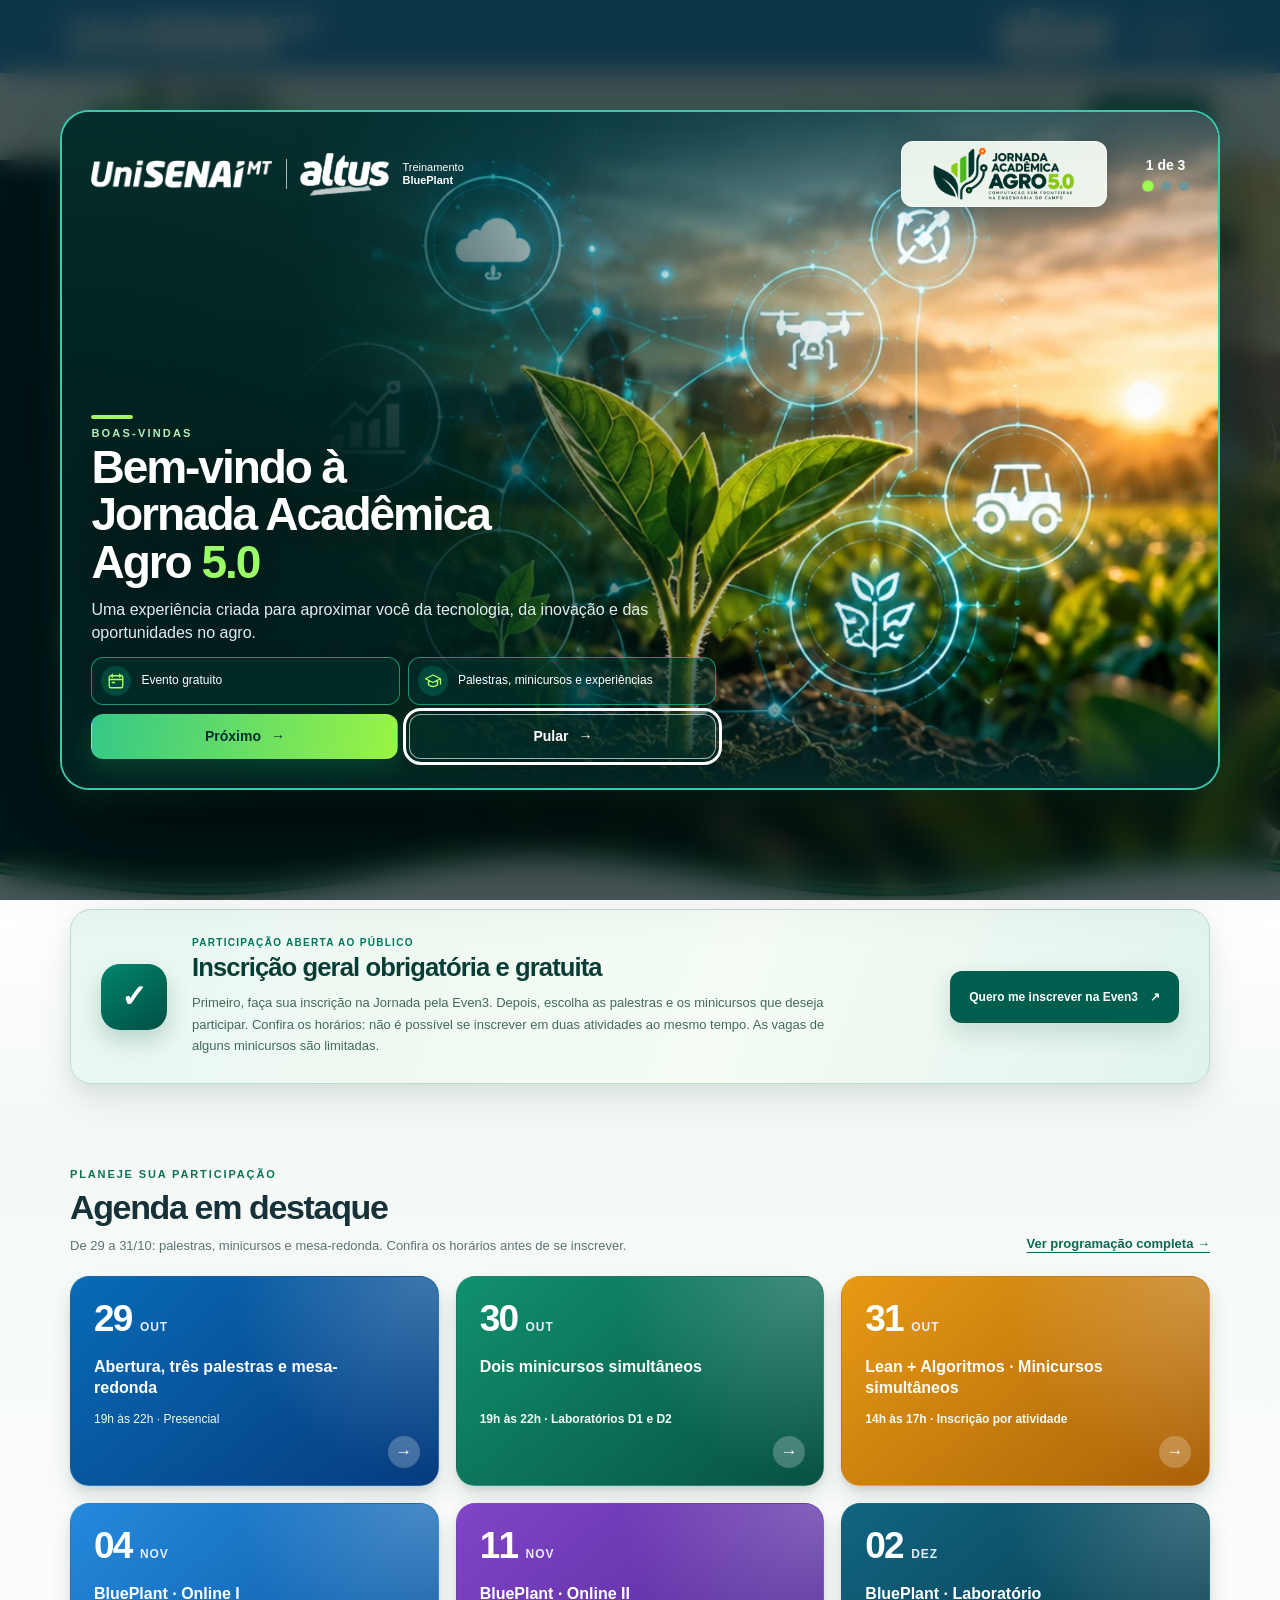
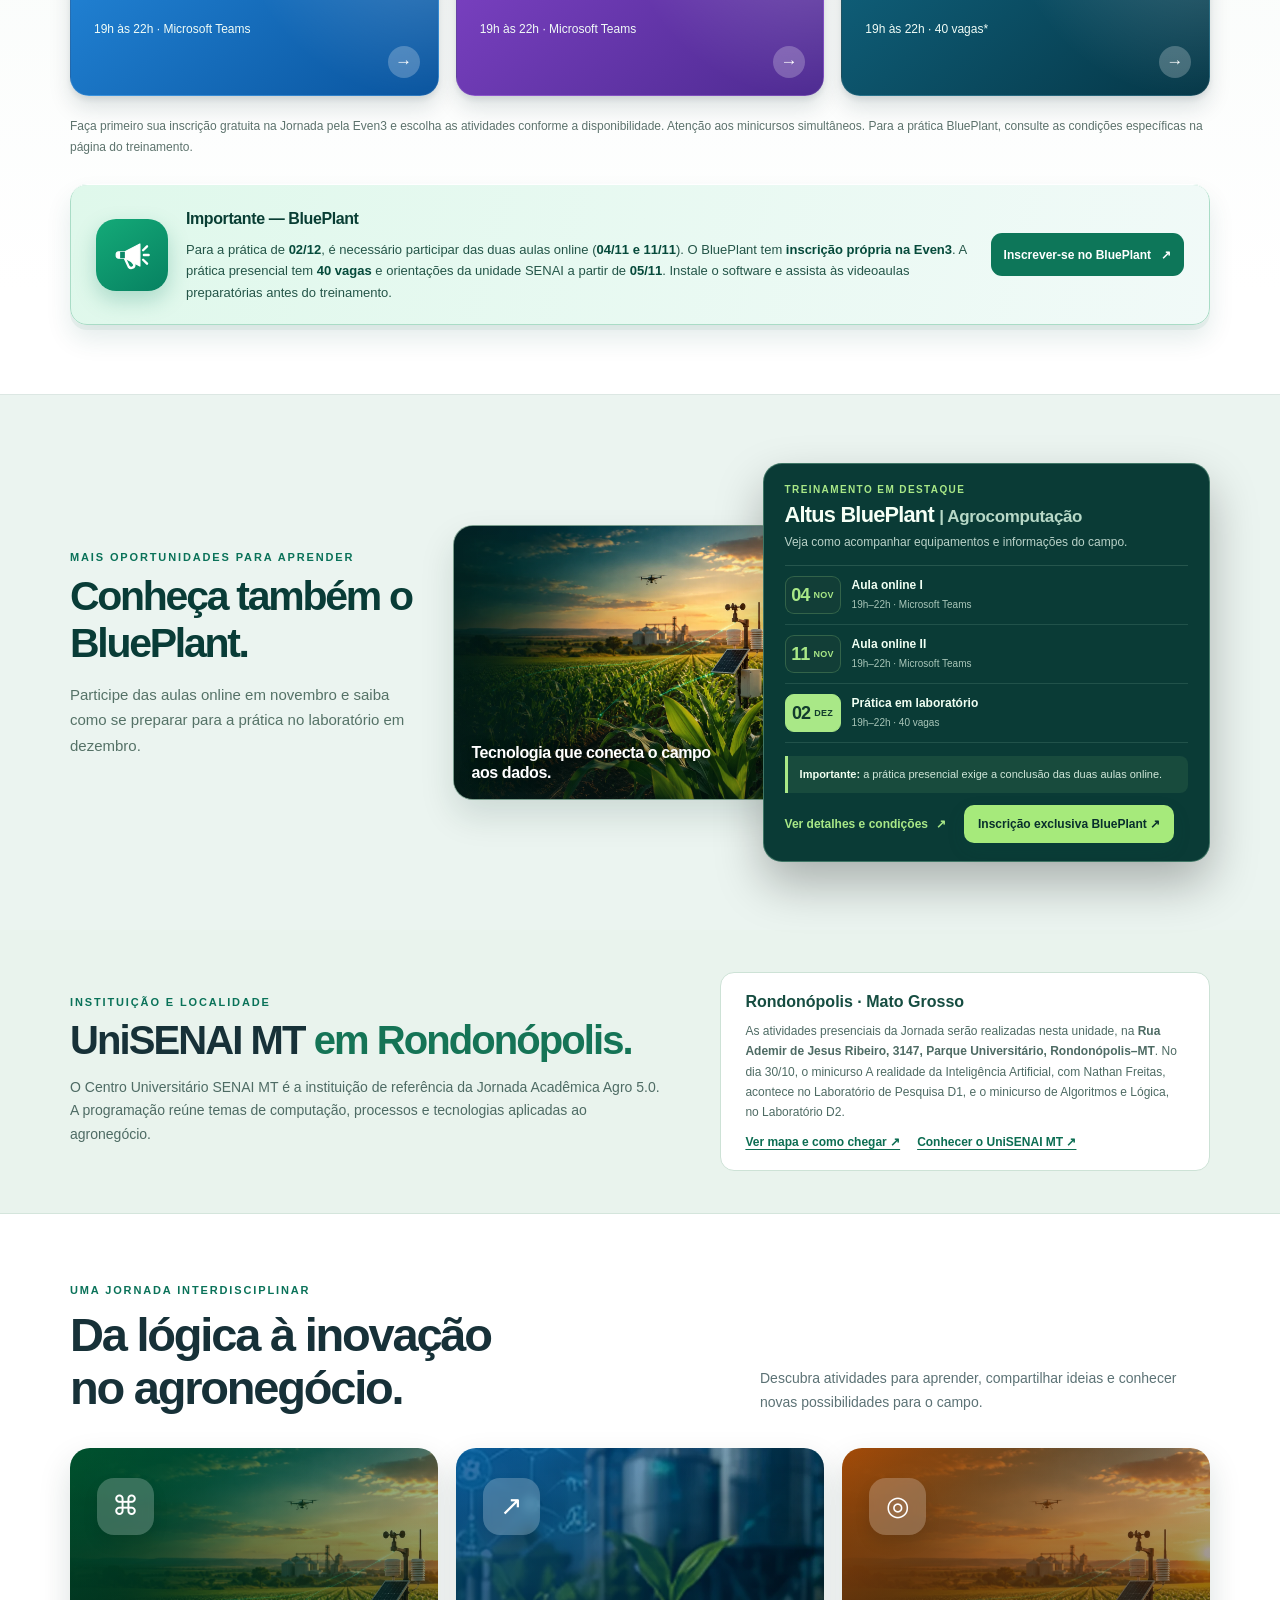
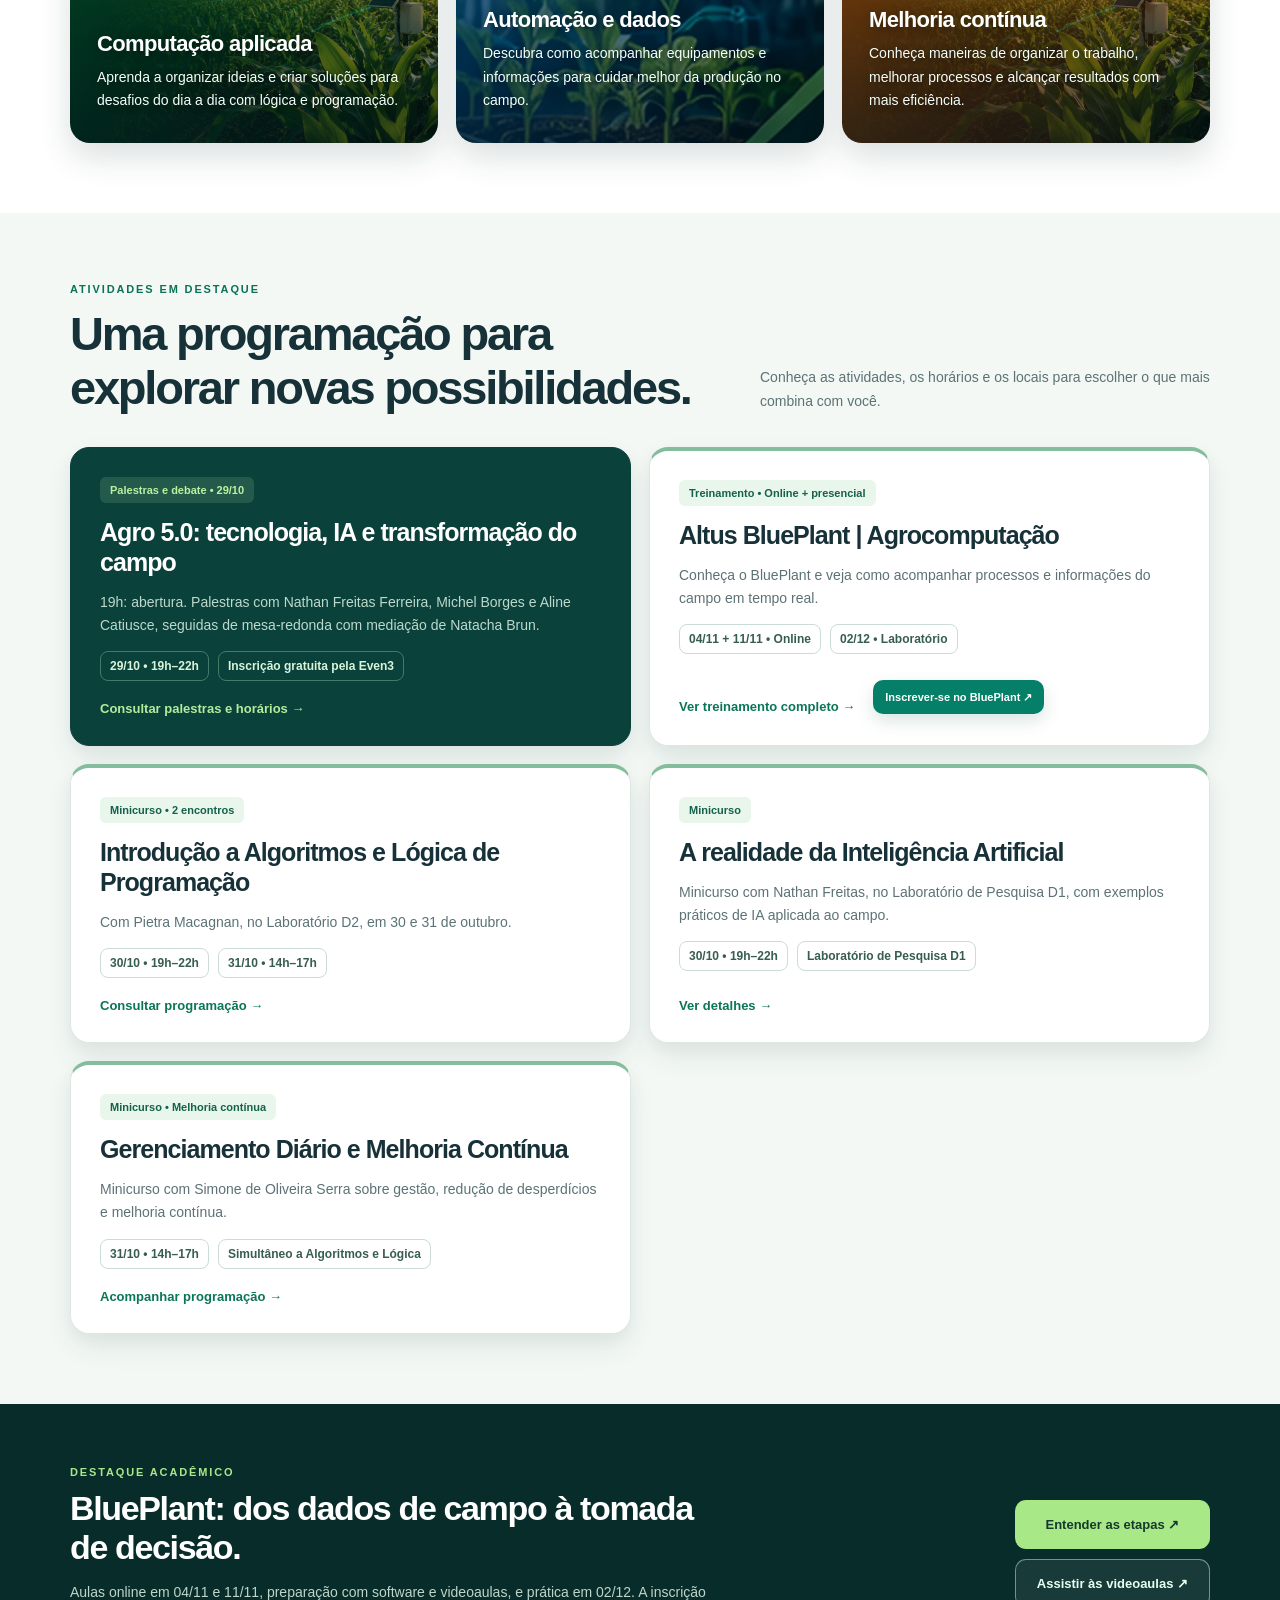
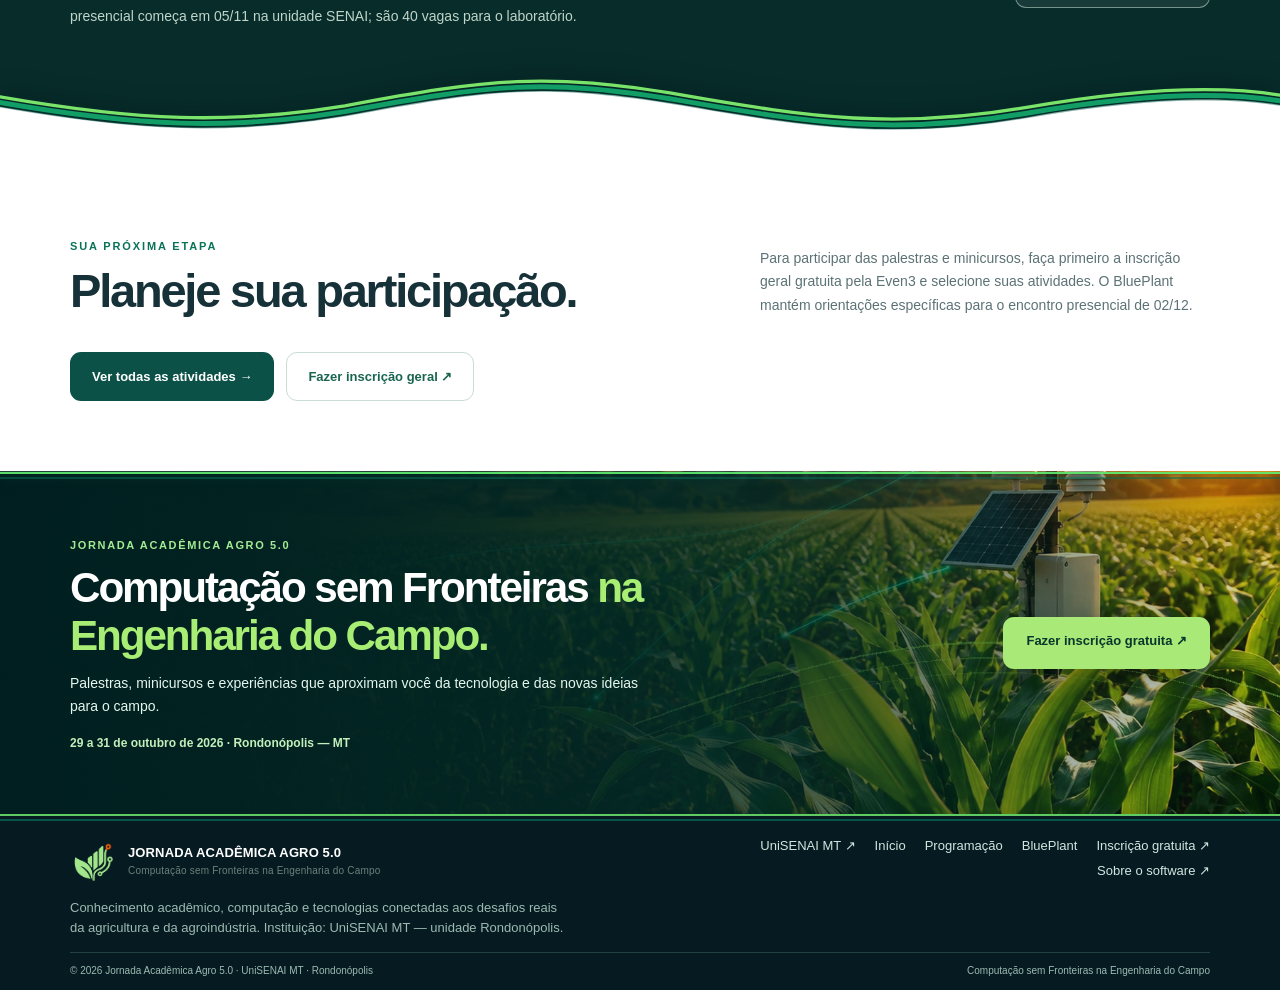
==== commit 00551148: "feat(agro50): conclui Jornada, onboarding e acabamento das secoes" ====
--- a/index.html
+++ b/index.html
@@ -3,12 +3,14 @@
 <html lang="pt-BR"><head>
 <meta charset="utf-8"/><meta content="width=device-width,initial-scale=1" name="viewport"/>
 <meta content="#08282d" name="theme-color"/><meta content="index,follow" name="robots"/>
-<meta content="UniSENAI MT — Rondonópolis: conheça a Jornada Acadêmica Agro 5.0, a programação, os minicursos e o treinamento Altus BluePlant em 2026." name="description"/>
+<meta content="Jornada Acadêmica Agro 5.0 no UniSENAI MT, Rondonópolis: de 29 a 31 de outubro de 2026, com palestras, mesa-redonda e minicursos. Inscrição gratuita pela Even3." name="description"/>
 <meta content="website" property="og:type"/><meta content="pt_BR" property="og:locale"/><meta content="Jornada Acadêmica Agro 5.0 | Computação sem Fronteiras" property="og:title"/>
-<meta content="UniSENAI MT — Rondonópolis: conheça a Jornada Acadêmica Agro 5.0, a programação, os minicursos e o treinamento Altus BluePlant em 2026." property="og:description"/><title>Jornada Acadêmica Agro 5.0 | Computação sem Fronteiras</title>
-<link href="assets/brand/web/favicon-192.png" rel="icon" sizes="192x192" type="image/png"/><link href="assets/style.css?v=fase06-r5" rel="stylesheet"/>
+<meta content="Jornada Acadêmica Agro 5.0: palestras em 29/10, minicursos em 30 e 31/10, inscrições gratuitas na Even3 e treinamento BluePlant em novembro e dezembro." property="og:description"/><title>Jornada Acadêmica Agro 5.0 | Computação sem Fronteiras</title>
+<link href="assets/brand/web/favicon-192.png" rel="icon" sizes="192x192" type="image/png"/><link href="assets/style.css?v=fase07-r2" rel="stylesheet"/>
 <script defer="" src="assets/main.js?v=fase04-r1"></script>
 <script defer="" src="assets/inscricoes.js?v=fase06-r2"></script>
+<link href="assets/welcome.css?v=fase08-r3" rel="stylesheet"/>
+<script defer="" src="assets/welcome.js?v=fase08-r3"></script>
 </head><body>
 <a class="skip" href="#conteudo">Pular para o conteúdo</a>
 <header class="topbar"><div class="institution-band"><div class="wrap institution-inner">
@@ -19,7 +21,7 @@
 <a aria-label="Conhecer a Altus — site oficial" href="https://www.altus.com.br/" rel="noopener noreferrer" target="_blank"><img alt="Altus" class="institution-logo-altus" height="256" src="assets/brand/web/altus-branco.png" width="520"/></a>
 <a class="institution-training-label" href="altus.html">Treinamento<br/><strong>BluePlant</strong></a>
 </div>
-</div></div><div class="wrap navrow"><a aria-label="Jornada Acadêmica Agro 5.0 — início" class="brand brand-official" href="index.html"><img alt="Jornada Acadêmica Agro 5.0 — Computação sem Fronteiras na Engenharia do Campo" class="brand-logo" height="253" src="assets/brand/web/logo-horizontal.webp" width="760"/><span aria-hidden="true" class="brand-mobile"><img alt="" height="340" src="assets/brand/web/simbolo-original.webp" width="340"/><span><strong>JORNADA AGRO 5.0</strong><small>UniSENAI MT · Rondonópolis</small></span></span></a><button aria-controls="site-nav" aria-expanded="false" aria-label="Abrir ou fechar o menu" class="menu-btn" data-menu-toggle="">Menu ☰</button><nav aria-label="Navegação principal" class="navlinks" data-navigation="" id="site-nav"><a aria-current="page" data-nav="home" href="index.html">Início</a><a data-nav="prog" href="programacao.html">Programação</a><a data-nav="altus" href="altus.html">Altus BluePlant</a><a class="navcta" href="altus.html#inscricoes">Como participar ↗</a></nav></div></header>
+</div></div><div class="wrap navrow"><a aria-label="Jornada Acadêmica Agro 5.0 — início" class="brand brand-official" href="index.html"><img alt="Jornada Acadêmica Agro 5.0 — Computação sem Fronteiras na Engenharia do Campo" class="brand-logo" height="253" src="assets/brand/web/logo-horizontal.webp" width="760"/><span aria-hidden="true" class="brand-mobile"><img alt="" height="340" src="assets/brand/web/simbolo-original.webp" width="340"/><span><strong>JORNADA AGRO 5.0</strong><small>UniSENAI MT · Rondonópolis</small></span></span></a><button aria-controls="site-nav" aria-expanded="false" aria-label="Abrir ou fechar o menu" class="menu-btn" data-menu-toggle="">Menu ☰</button><nav aria-label="Navegação principal" class="navlinks" data-navigation="" id="site-nav"><a aria-current="page" data-nav="home" href="index.html">Início</a><a data-nav="prog" href="programacao.html">Programação</a><a data-nav="altus" href="altus.html">Altus BluePlant</a><a class="navcta" href="https://www.even3.com.br/jornada-agro-unisenai-798946/" rel="noopener noreferrer" target="_blank">Inscreva-se ↗</a></nav></div></header>
 <main id="conteudo">
 <section class="hero">
 <div class="wrap hero-wrap">
@@ -27,18 +29,40 @@
 <span class="pill">UniSENAI MT • Rondonópolis • 2026</span>
 <h1><span class="hero-title-prefix">Jornada Acadêmica</span><span class="hero-title-name">Agro <em>5.0</em></span></h1>
 <p class="lead">Computação sem Fronteiras na Engenharia do Campo.</p>
-<p class="sublead">Ideias, tecnologia e gente que transforma o campo. Descubra uma jornada de aprendizado, troca de experiências e novas possibilidades para o agro.</p>
+<p class="sublead">Palestras, minicursos e encontros para descobrir como a tecnologia está transformando o campo. Venha aprender, trocar ideias e participar.</p>
 <div class="actions">
-<a class="btn btn-primary" href="programacao.html">Ver a programação <span aria-hidden="true">↗</span></a>
-<a class="btn btn-ghost" href="altus.html#inscricoes">Como participar <span aria-hidden="true">→</span></a>
+<a class="btn btn-primary" href="https://www.even3.com.br/jornada-agro-unisenai-798946/" rel="noopener noreferrer" target="_blank">Inscrição gratuita <span aria-hidden="true">↗</span></a>
+<a class="btn btn-ghost" href="programacao.html">Ver a programação <span aria-hidden="true">→</span></a>
 </div>
 <div aria-label="Informações da Jornada" class="hero-facts">
-<span><strong>30 OUT — 02 DEZ</strong><small>Programação 2026</small></span>
+<span><strong>29–31 OUT</strong><small>Jornada Acadêmica 2026</small></span>
 <span><strong>Rondonópolis · MT</strong><small>UniSENAI MT</small></span>
 </div>
 <a class="hero-scroll" href="#agenda-resumo-titulo">Descubra as atividades <span aria-hidden="true">↓</span></a>
 </div>
-<div class="hero-stage">
+
+</div>
+</section>
+<div aria-hidden="true" class="hero-section-transition"></div>
+<section class="registration-callout-section" id="inscricao-geral"><div class="wrap"><aside aria-label="Inscrição para a Jornada" class="registration-callout" role="note">
+<span aria-hidden="true" class="registration-callout-icon">✓</span>
+<div class="registration-callout-copy"><span class="registration-callout-kicker">PARTICIPAÇÃO ABERTA AO PÚBLICO</span>
+<h2>Inscrição geral obrigatória e gratuita</h2>
+<p>Primeiro, faça sua inscrição na Jornada pela Even3. Depois, escolha as palestras e os minicursos que deseja participar. Confira os horários: não é possível se inscrever em duas atividades ao mesmo tempo. As vagas de alguns minicursos são limitadas.</p>
+</div><a class="registration-callout-action" href="https://www.even3.com.br/jornada-agro-unisenai-798946/" rel="noopener noreferrer" target="_blank">Quero me inscrever na Even3 <span aria-hidden="true">↗</span></a>
+</aside></div></section>
+<section aria-labelledby="agenda-resumo-titulo" class="agenda-overview"><div class="wrap">
+<div class="agenda-heading"><div><span class="eyebrow">Planeje sua participação</span><h2 id="agenda-resumo-titulo">Agenda em destaque</h2><p>De 29 a 31/10: palestras, minicursos e mesa-redonda. Confira os horários antes de se inscrever.</p></div><a class="agenda-all" href="programacao.html">Ver programação completa <span aria-hidden="true">→</span></a></div>
+<div class="agenda-list">
+<a aria-label="29 de outubro, das 19 às 22 horas: noite de palestras e mesa-redonda" class="agenda-item agenda-item--1" href="programacao.html"><time class="agenda-date" datetime="2026-10-29">29 <span>OUT</span></time><strong class="agenda-event">Abertura, três palestras e mesa-redonda</strong><span class="agenda-time">19h às 22h · Presencial</span></a>
+<a aria-label="30 de outubro, das 19 às 22 horas: dois minicursos simultâneos. Ver programação" class="agenda-item agenda-item--2" href="programacao.html"><time class="agenda-date" datetime="2026-10-30">30 <span>OUT</span></time><strong class="agenda-event">Dois minicursos simultâneos</strong><span class="agenda-time agenda-conflict">19h às 22h · Laboratórios D1 e D2</span></a><a aria-label="31 de outubro, das 14 às 17 horas: minicursos simultâneos de Lean Manufacturing e Algoritmos" class="agenda-item agenda-item--3" href="programacao.html"><time class="agenda-date" datetime="2026-10-31">31 <span>OUT</span></time><strong class="agenda-event">Lean + Algoritmos · Minicursos simultâneos</strong><span class="agenda-time agenda-conflict">14h às 17h · Inscrição por atividade</span></a><a aria-label="4 de novembro, das 19 às 22 horas: BluePlant, primeira aula online. Conhecer treinamento" class="agenda-item agenda-item--4" href="altus.html"><time class="agenda-date" datetime="2026-11-04">04 <span>NOV</span></time><strong class="agenda-event">BluePlant · Online I</strong><span class="agenda-time">19h às 22h · Microsoft Teams</span></a><a aria-label="11 de novembro, das 19 às 22 horas: BluePlant, segunda aula online. Conhecer treinamento" class="agenda-item agenda-item--5" href="altus.html"><time class="agenda-date" datetime="2026-11-11">11 <span>NOV</span></time><strong class="agenda-event">BluePlant · Online II</strong><span class="agenda-time">19h às 22h · Microsoft Teams</span></a><a aria-label="2 de dezembro, das 19 às 22 horas: BluePlant, prática em laboratório com 40 vagas e requisito de participação online. Conhecer regras" class="agenda-item agenda-item--6" href="altus.html"><time class="agenda-date" datetime="2026-12-02">02 <span>DEZ</span></time><strong class="agenda-event">BluePlant · Laboratório</strong><span class="agenda-time">19h às 22h · 40 vagas*</span></a></div>
+<p class="agenda-footnote">Faça primeiro sua inscrição gratuita na Jornada pela Even3 e escolha as atividades conforme a disponibilidade. Atenção aos minicursos simultâneos. Para a prática BluePlant, consulte as condições específicas na página do treinamento.</p>
+<aside aria-label="Atenção às condições para participar da prática BluePlant" class="important-blueplant" role="note">
+<span aria-hidden="true" class="important-blueplant-icon"><svg fill="none" viewbox="0 0 48 48" xmlns="http://www.w3.org/2000/svg"><path d="M7 20h8l19-10v28L15 28H7c-2 0-3-1.5-3-4s1-4 3-4Z" fill="white" stroke="white" stroke-linejoin="round" stroke-width="1.5"></path><path d="m15 28 5 11a4 4 0 0 0 7-3l-3-4M38 18l5-5M39 24h6M38 30l5 5" stroke="white" stroke-linecap="round" stroke-width="3"></path><path d="M9 20h6v8H9Z" fill="#0B8768"></path></svg></span>
+<span class="important-blueplant-content"><strong>Importante — BluePlant</strong><span>Para a prática de <b>02/12</b>, é necessário participar das duas aulas online (<b>04/11 e 11/11</b>). O BluePlant tem <b>inscrição própria na Even3</b>. A prática presencial tem <b>40 vagas</b> e orientações da unidade SENAI a partir de <b>05/11</b>. Instale o software e assista às videoaulas preparatórias antes do treinamento.</span></span>
+<a aria-label="Inscrição exclusiva do Treinamento Altus BluePlant na Even3" class="important-blueplant-cta" data-evento-link="blueplantInscricao" href="https://www.even3.com.br/treinamento-sistemas-supervisorios-altusblueplant-802190" rel="noopener noreferrer" target="_blank">Inscrever-se no BluePlant <span aria-hidden="true">↗</span></a>
+</aside>
+</div></section><section aria-label="Treinamento BluePlant" class="home-training-band"><div class="wrap home-training-band-inner"><div class="home-training-intro"><span class="eyebrow">Mais oportunidades para aprender</span><h2>Conheça também o BluePlant.</h2><p>Participe das aulas online em novembro e saiba como se preparar para a prática no laboratório em dezembro.</p></div><div class="hero-stage">
 <div class="hero-event-visual">
 <img alt="Ilustração de uma lavoura de milho com sensor de campo conectado e drone de monitoramento." class="hero-event-image" decoding="async" fetchpriority="high" height="1024" src="assets/hero-agro-campo.webp" width="1536"/>
 <div aria-hidden="true" class="hero-image-shade"></div>
@@ -49,7 +73,7 @@
 <div class="hero-training-intro">
 <span class="hero-training-kicker">Treinamento em destaque</span>
 <h2 id="hero-training-title">Altus BluePlant <span>| Agrocomputação</span></h2>
-<p>Automação, conectividade e supervisão de processos no agro.</p>
+<p>Veja como acompanhar equipamentos e informações do campo.</p>
 </div>
 <div aria-label="Etapas e datas do treinamento" class="hero-training-sessions">
 <div class="hero-training-session">
@@ -66,34 +90,16 @@
 </div>
 </div>
 <p class="hero-training-requirement"><strong>Importante:</strong> a prática presencial exige a conclusão das duas aulas online.</p>
-<a class="hero-training-link" href="altus.html">Ver detalhes e condições <span aria-hidden="true">↗</span></a>
+<div class="altus-cta-group"><a class="hero-training-link" href="altus.html">Ver detalhes e condições <span aria-hidden="true">↗</span></a><a class="altus-enroll-link" data-evento-link="blueplantInscricao" href="https://www.even3.com.br/treinamento-sistemas-supervisorios-altusblueplant-802190" rel="noopener noreferrer" target="_blank">Inscrição exclusiva BluePlant ↗</a></div>
 </section>
-</div>
-</div>
-</section>
-<div aria-hidden="true" class="hero-section-transition"></div>
-<section aria-labelledby="agenda-resumo-titulo" class="agenda-overview"><div class="wrap">
-<div class="agenda-heading"><div><span class="eyebrow">Planeje sua participação</span><h2 id="agenda-resumo-titulo">Agenda em destaque</h2><p>No dia 30/10, dois minicursos acontecem no mesmo horário, em laboratórios diferentes.</p></div><a class="agenda-all" href="programacao.html">Ver programação completa <span aria-hidden="true">→</span></a></div>
-<div class="agenda-list">
-
-
-
-
-
-<a aria-label="30 de outubro, das 19 às 22 horas: dois minicursos simultâneos. Ver programação" class="agenda-item" href="programacao.html"><time class="agenda-date" datetime="2026-10-30">30 <span>OUT</span></time><strong class="agenda-event">Dois minicursos simultâneos</strong><span class="agenda-time agenda-conflict">19h às 22h · Laboratórios D1 e D2</span></a><a aria-label="31 de outubro, das 14 às 17 horas: segunda aula de algoritmos e lógica. Ver programação" class="agenda-item" href="programacao.html"><time class="agenda-date" datetime="2026-10-31">31 <span>OUT</span></time><strong class="agenda-event">Algoritmos e Lógica · Aula II</strong><span class="agenda-time">14h às 17h</span></a><a aria-label="4 de novembro, das 19 às 22 horas: BluePlant, primeira aula online. Conhecer treinamento" class="agenda-item" href="altus.html"><time class="agenda-date" datetime="2026-11-04">04 <span>NOV</span></time><strong class="agenda-event">BluePlant · Online I</strong><span class="agenda-time">19h às 22h · Microsoft Teams</span></a><a aria-label="11 de novembro, das 19 às 22 horas: BluePlant, segunda aula online. Conhecer treinamento" class="agenda-item" href="altus.html"><time class="agenda-date" datetime="2026-11-11">11 <span>NOV</span></time><strong class="agenda-event">BluePlant · Online II</strong><span class="agenda-time">19h às 22h · Microsoft Teams</span></a><a aria-label="2 de dezembro, das 19 às 22 horas: BluePlant, prática em laboratório com 40 vagas e requisito de participação online. Conhecer regras" class="agenda-item" href="altus.html"><time class="agenda-date" datetime="2026-12-02">02 <span>DEZ</span></time><strong class="agenda-event">BluePlant · Laboratório</strong><span class="agenda-time">19h às 22h · 40 vagas*</span></a></div>
-<p class="agenda-footnote">*A prática presencial exige a conclusão das duas aulas online. Vagas e critérios de seleção: <a href="altus.html">consulte as condições</a>. Outras atividades estão <a href="programacao.html">na programação completa</a>.</p>
-<aside aria-label="Atenção às condições para participar da prática BluePlant" class="important-blueplant" role="note">
-<span aria-hidden="true" class="important-blueplant-icon"><svg fill="none" viewbox="0 0 48 48" xmlns="http://www.w3.org/2000/svg"><path d="M7 20h8l19-10v28L15 28H7c-2 0-3-1.5-3-4s1-4 3-4Z" fill="white" stroke="white" stroke-linejoin="round" stroke-width="1.5"></path><path d="m15 28 5 11a4 4 0 0 0 7-3l-3-4M38 18l5-5M39 24h6M38 30l5 5" stroke="white" stroke-linecap="round" stroke-width="3"></path><path d="M9 20h6v8H9Z" fill="#0B8768"></path></svg></span>
-<span class="important-blueplant-content"><strong>Importante — BluePlant</strong><span>Para a prática de <b>02/12</b>, é necessário participar das duas aulas online (<b>04/11 e 11/11</b>). As inscrições presenciais começam em <b>05/11</b>, na unidade SENAI, com <b>40 vagas</b>. Instale o software e assista às videoaulas preparatórias antes do treinamento.</span></span>
-<a aria-label="Ver condições de inscrição e participação no BluePlant" class="important-blueplant-cta" href="altus.html#inscricoes">Ver orientações <span aria-hidden="true">→</span></a>
-</aside>
-</div></section>
-<section class="campus-bridge" id="unidade"><div class="wrap campus-grid"><div><span class="eyebrow">Instituição e localidade</span><h2>UniSENAI MT <span>em Rondonópolis.</span></h2><p>O Centro Universitário SENAI MT é a instituição de referência da Jornada Acadêmica Agro 5.0. A programação reúne temas de computação, processos e tecnologias aplicadas ao agronegócio.</p></div><div class="campus-detail"><strong>Rondonópolis · Mato Grosso</strong><p>As atividades presenciais da Jornada serão realizadas nesta unidade, na <b>Rua Ademir de Jesus Ribeiro, 3147, Parque Universitário, Rondonópolis–MT</b>. No dia 30/10, o Treinamento Nathan acontece no Laboratório de Pesquisa D1, e o minicurso de Algoritmos e Lógica, no Laboratório D2.</p><a class="campus-map-link" href="altus.html#localizacao">Ver mapa e como chegar ↗</a><a href="https://unisenaimt.com.br/" rel="noopener noreferrer" target="_blank">Conhecer o UniSENAI MT ↗</a></div></div></section>
+</div></div></section>
+<section class="campus-bridge" id="unidade"><div class="wrap campus-grid"><div><span class="eyebrow">Instituição e localidade</span><h2>UniSENAI MT <span>em Rondonópolis.</span></h2><p>O Centro Universitário SENAI MT é a instituição de referência da Jornada Acadêmica Agro 5.0. A programação reúne temas de computação, processos e tecnologias aplicadas ao agronegócio.</p></div><div class="campus-detail"><strong>Rondonópolis · Mato Grosso</strong><p>As atividades presenciais da Jornada serão realizadas nesta unidade, na <b>Rua Ademir de Jesus Ribeiro, 3147, Parque Universitário, Rondonópolis–MT</b>. No dia 30/10, o minicurso A realidade da Inteligência Artificial, com Nathan Freitas, acontece no Laboratório de Pesquisa D1, e o minicurso de Algoritmos e Lógica, no Laboratório D2.</p><a class="campus-map-link" href="altus.html#localizacao">Ver mapa e como chegar ↗</a><a href="https://unisenaimt.com.br/" rel="noopener noreferrer" target="_blank">Conhecer o UniSENAI MT ↗</a></div></div></section>
 <section class="section white"><div class="wrap"><div class="sec-head"><div><span class="eyebrow">Uma jornada interdisciplinar</span><h2>Da lógica à inovação<br/>no agronegócio.</h2></div><p>Descubra atividades para aprender, compartilhar ideias e conhecer novas possibilidades para o campo.</p></div><div class="features"><article class="feature feature--computacao"><div aria-hidden="true" class="feature-icon">⌘</div><h3>Computação aplicada</h3><p>Aprenda a organizar ideias e criar soluções para desafios do dia a dia com lógica e programação.</p></article><article class="feature feature--automacao"><div aria-hidden="true" class="feature-icon">↗</div><h3>Automação e dados</h3><p>Descubra como acompanhar equipamentos e informações para cuidar melhor da produção no campo.</p></article><article class="feature feature--melhoria"><div aria-hidden="true" class="feature-icon">◎</div><h3>Melhoria contínua</h3><p>Conheça maneiras de organizar o trabalho, melhorar processos e alcançar resultados com mais eficiência.</p></article></div></div></section>
-<section class="section surface"><div class="wrap"><div class="sec-head"><div><span class="eyebrow">Atividades em destaque</span><h2>Uma programação para<br/>explorar novas possibilidades.</h2></div><p>Conheça as atividades, os horários e os locais para escolher o que mais combina com você.</p></div><div class="highlight-grid"><article class="card featured"><span class="tag">Treinamento • Online + presencial</span><h3>Altus BluePlant | Agrocomputação</h3><p>Conheça o BluePlant e veja como acompanhar processos e informações do campo em tempo real.</p><div class="meta"><span>04/11 + 11/11 • Online</span><span>02/12 • Laboratório</span></div><a class="textlink" href="altus.html">Ver treinamento completo →</a></article><article class="card"><span class="tag">Minicurso • 2 encontros</span><h3>Introdução a Algoritmos e Lógica de Programação</h3><p>Com Pietra Macagnan, no Laboratório D2, em 30 e 31 de outubro.</p><div class="meta"><span>30/10 • 19h–22h</span><span>31/10 • 14h–17h</span></div><a class="textlink" href="programacao.html">Consultar programação →</a></article><article class="card"><span class="tag">Minicurso</span><h3>Treinamento Nathan</h3><p>Encontro presencial no Laboratório de Pesquisa D1, com 40 vagas.</p><div class="meta"><span>30/10 • 19h–22h</span><span>Laboratório de Pesquisa D1</span></div><a class="textlink" href="programacao.html">Ver detalhes →</a></article><article class="card"><span class="tag">Minicurso • Melhoria contínua</span><h3>Gerenciamento Diário e Melhoria Contínua</h3><p>Aprenda formas de organizar rotinas e melhorar o trabalho, com a instrutora Simone de Oliveira Serra.</p><div class="meta"><span>40 vagas por minicurso</span></div><a class="textlink" href="programacao.html">Acompanhar programação →</a></article></div></div></section>
+<section class="section surface"><div class="wrap"><div class="sec-head"><div><span class="eyebrow">Atividades em destaque</span><h2>Uma programação para<br/>explorar novas possibilidades.</h2></div><p>Conheça as atividades, os horários e os locais para escolher o que mais combina com você.</p></div><div class="highlight-grid"><article class="card featured"><span class="tag">Palestras e debate • 29/10</span><h3>Agro 5.0: tecnologia, IA e transformação do campo</h3><p>19h: abertura. Palestras com Nathan Freitas Ferreira, Michel Borges e Aline Catiusce, seguidas de mesa-redonda com mediação de Natacha Brun.</p><div class="meta"><span>29/10 • 19h–22h</span><span>Inscrição gratuita pela Even3</span></div><a class="textlink" href="programacao.html">Consultar palestras e horários →</a></article><article class="card"><span class="tag">Treinamento • Online + presencial</span><h3>Altus BluePlant | Agrocomputação</h3><p>Conheça o BluePlant e veja como acompanhar processos e informações do campo em tempo real.</p><div class="meta"><span>04/11 + 11/11 • Online</span><span>02/12 • Laboratório</span></div><div class="altus-cta-group"><a class="textlink" href="altus.html">Ver treinamento completo →</a><a class="altus-enroll-link altus-enroll-link--card" data-evento-link="blueplantInscricao" href="https://www.even3.com.br/treinamento-sistemas-supervisorios-altusblueplant-802190" rel="noopener noreferrer" target="_blank">Inscrever-se no BluePlant ↗</a></div></article><article class="card"><span class="tag">Minicurso • 2 encontros</span><h3>Introdução a Algoritmos e Lógica de Programação</h3><p>Com Pietra Macagnan, no Laboratório D2, em 30 e 31 de outubro.</p><div class="meta"><span>30/10 • 19h–22h</span><span>31/10 • 14h–17h</span></div><a class="textlink" href="programacao.html">Consultar programação →</a></article><article class="card"><span class="tag">Minicurso</span><h3>A realidade da Inteligência Artificial</h3><p>Minicurso com Nathan Freitas, no Laboratório de Pesquisa D1, com exemplos práticos de IA aplicada ao campo.</p><div class="meta"><span>30/10 • 19h–22h</span><span>Laboratório de Pesquisa D1</span></div><a class="textlink" href="programacao.html">Ver detalhes →</a></article><article class="card"><span class="tag">Minicurso • Melhoria contínua</span><h3>Gerenciamento Diário e Melhoria Contínua</h3><p>Minicurso com Simone de Oliveira Serra sobre gestão, redução de desperdícios e melhoria contínua.</p><div class="meta"><span>31/10 • 14h–17h</span><span>Simultâneo a Algoritmos e Lógica</span></div><a class="textlink" href="programacao.html">Acompanhar programação →</a></article></div></div></section>
 <section class="darkstrip darkstrip-r5"><div class="wrap striprow"><div><span class="eyebrow" style="color:#a9e887">Destaque acadêmico</span><h2>BluePlant: dos dados de campo à tomada de decisão.</h2><p>Aulas online em 04/11 e 11/11, preparação com software e videoaulas, e prática em 02/12. A inscrição presencial começa em 05/11 na unidade SENAI; são 40 vagas para o laboratório.</p></div><div class="strip-actions"><a class="btn btn-primary" href="altus.html">Entender as etapas ↗</a><a class="btn btn-outline-light" href="https://www.youtube.com/playlist?list=PLyXOhZvvjr-8q3h51W2gAHNJMKIGvHns7" rel="noopener noreferrer" target="_blank">Assistir às videoaulas ↗</a></div></div></section>
-
-<section class="section white"><div class="wrap"><div class="sec-head"><div><span class="eyebrow">Sua próxima etapa</span><h2>Planeje sua participação.</h2></div><p>O BluePlant possui inscrição presencial a partir de 05/11; cada minicurso tem inscrição independente e limite de 40 vagas. Consulte as orientações antes de participar.</p></div><div class="actions"><a class="btn btn-dark" href="programacao.html">Ver todas as atividades →</a><a class="btn btn-light" href="altus.html#inscricoes">Informações sobre inscrição →</a></div></div></section>
-</main>
-<footer class="foot"><div class="wrap"><div class="footgrid"><div><a aria-label="Jornada Acadêmica Agro 5.0 — início" class="brand brand-footer" href="index.html"><img alt="" class="footer-symbol" height="460" loading="lazy" src="assets/brand/web/simbolo-claro.webp" width="460"/><span class="brandtext"><strong>JORNADA ACADÊMICA AGRO 5.0</strong><small>Computação sem Fronteiras na Engenharia do Campo</small></span></a><p>Conhecimento acadêmico, computação e tecnologias conectadas aos desafios reais da agricultura e da agroindústria. Instituição: UniSENAI MT — unidade Rondonópolis.</p></div><div class="footlinks"><a href="https://unisenaimt.com.br/" rel="noopener noreferrer" target="_blank">UniSENAI MT ↗</a><a href="index.html">Início</a><a href="programacao.html">Programação</a><a href="altus.html">BluePlant</a><a href="https://www.altus.com.br/serie/scada-blueplant/" rel="noopener noreferrer" target="_blank">Sobre o software ↗</a></div></div><div class="footbottom"><span>© 2026 Jornada Acadêmica Agro 5.0 · UniSENAI MT · Rondonópolis</span><span>Computação sem Fronteiras na Engenharia do Campo</span></div></div></footer>
-</body></html>+<section class="section white"><div class="wrap"><div class="sec-head"><div><span class="eyebrow">Sua próxima etapa</span><h2>Planeje sua participação.</h2></div><p>Para participar das palestras e minicursos, faça primeiro a inscrição geral gratuita pela Even3 e selecione suas atividades. O BluePlant mantém orientações específicas para o encontro presencial de 02/12.</p></div><div class="actions"><a class="btn btn-dark" href="programacao.html">Ver todas as atividades →</a><a class="btn btn-light" href="https://www.even3.com.br/jornada-agro-unisenai-798946/" rel="noopener noreferrer" target="_blank">Fazer inscrição geral ↗</a></div></div></section>
+<section aria-label="Convite para participar" class="closing-banner">
+<div class="wrap closing-banner-inner"><div class="closing-banner-copy"><span class="closing-banner-kicker">Jornada Acadêmica Agro 5.0</span><h2>Computação sem Fronteiras <em>na Engenharia do Campo.</em></h2><p>Palestras, minicursos e experiências que aproximam você da tecnologia e das novas ideias para o campo.</p><span class="closing-banner-meta">29 a 31 de outubro de 2026 · Rondonópolis — MT</span></div><a class="closing-banner-cta" href="https://www.even3.com.br/jornada-agro-unisenai-798946/" rel="noopener noreferrer" target="_blank">Fazer inscrição gratuita <span aria-hidden="true">↗</span></a></div>
+</section></main>
+<footer class="foot"><div class="wrap"><div class="footgrid"><div><a aria-label="Jornada Acadêmica Agro 5.0 — início" class="brand brand-footer" href="index.html"><img alt="" class="footer-symbol" height="460" loading="lazy" src="assets/brand/web/simbolo-claro.webp" width="460"/><span class="brandtext"><strong>JORNADA ACADÊMICA AGRO 5.0</strong><small>Computação sem Fronteiras na Engenharia do Campo</small></span></a><p>Conhecimento acadêmico, computação e tecnologias conectadas aos desafios reais da agricultura e da agroindústria. Instituição: UniSENAI MT — unidade Rondonópolis.</p></div><div class="footlinks"><a href="https://unisenaimt.com.br/" rel="noopener noreferrer" target="_blank">UniSENAI MT ↗</a><a href="index.html">Início</a><a href="programacao.html">Programação</a><a href="altus.html">BluePlant</a><a href="https://www.even3.com.br/jornada-agro-unisenai-798946/" rel="noopener noreferrer" target="_blank">Inscrição gratuita ↗</a><a href="https://www.altus.com.br/serie/scada-blueplant/" rel="noopener noreferrer" target="_blank">Sobre o software ↗</a></div></div><div class="footbottom"><span>© 2026 Jornada Acadêmica Agro 5.0 · UniSENAI MT · Rondonópolis</span><span>Computação sem Fronteiras na Engenharia do Campo</span></div></div></footer>
+</body></html>
--- a/assets/style.css
+++ b/assets/style.css
@@ -911,3 +911,403 @@
   .pagehero--programacao>.wrap,.pagehero--blueplant>.wrap{padding-bottom:204px}
 }
 @media(prefers-reduced-motion:reduce){.topics .topic{transition:none}}
+
+/* FASE 07.2 — agenda da noite de palestras; ajuste informacional sem redesign. */
+.night-agenda{display:grid;gap:0;margin:15px 0 20px;border:1px solid #dbe8e4;border-radius:12px;overflow:hidden;background:#fff}
+.night-slot{display:grid;grid-template-columns:70px minmax(0,1fr);gap:13px;align-items:start;padding:12px 14px;border-bottom:1px solid #e5eeea;font-size:13px;line-height:1.5}
+.night-slot:last-child{border-bottom:0}
+.night-slot time{font-weight:800;color:#075c4a;white-space:nowrap}
+.night-slot strong{display:block;color:#153843;line-height:1.45}
+.night-slot small{display:block;margin-top:4px;font-size:12px;color:#4e6b65}
+.mini-instruction{font-size:12px!important;margin:13px 0 9px!important;color:#4b6a60!important}
+@media(max-width:380px){.night-slot{grid-template-columns:55px minmax(0,1fr);gap:7px;padding:10px 8px;font-size:12px}.night-slot time{font-size:11px}}
+
+
+/* ====================================================================
+   FASE 07 / R2 — acabamento visual e linguagem para participantes
+   Nova composição sem alterar agendas, URLs ou a lógica de inscrição.
+   ==================================================================== */
+:root{--r2-ink:#073334;--r2-teal:#00695b;--r2-green:#9be87d}
+/* HERO: imagem de tecnologia agrícola integrada; conteúdo permanece texto real. */
+.hero{min-height:640px;background:#052b2c url('hero-agro-tech-r2.webp') 73% 45%/cover no-repeat!important}
+.hero::before{content:""!important;inset:0!important;width:100%!important;height:100%!important;z-index:0!important;background:linear-gradient(90deg,rgba(2,33,35,.98) 0%,rgba(3,44,43,.91) 29%,rgba(4,47,42,.55) 53%,rgba(4,40,35,.12) 80%)!important;opacity:1!important;mask-image:none!important;-webkit-mask-image:none!important}
+.hero .hero-wrap{display:flex!important;min-height:640px;align-items:center;padding-top:82px;padding-bottom:145px;gap:0}
+.hero .hero-copy{width:min(100%,740px);position:relative;z-index:3}
+.hero .hero-title-prefix{display:block;font-size:.46em;line-height:1.12}
+.hero .hero-title-name{display:block;line-height:1.04}
+.hero h1{font-size:clamp(54px,6.4vw,91px);text-shadow:0 3px 20px rgba(0,0,0,.28)}
+.hero .lead{font-size:clamp(19px,2vw,24px);font-weight:750;max-width:580px}
+.hero .sublead{font-size:15px;max-width:540px;color:#e1f2e8;line-height:1.7}
+.hero .hero-facts{max-width:575px;margin-top:29px}
+.hero .hero-facts strong{color:#fff}
+.hero .hero-facts small{color:#c2e2d3}
+.hero::after{z-index:4!important}
+/* Registro: hierarquia clara, sem parágrafo apertado de aviso antigo. */
+.registration-callout-section{padding:0 0 44px;background:linear-gradient(180deg,#fff 0%,#f4f9f6 100%);position:relative;z-index:6}
+.registration-callout-section .wrap{position:relative;z-index:7}
+.registration-callout{display:grid;grid-template-columns:66px minmax(0,1fr) auto;align-items:center;gap:25px;padding:27px 30px;background:linear-gradient(110deg,#e9f7f1,#f4fcf4 58%,#e1f3ed);border:1px solid #badccb;border-radius:21px;color:#18443c;box-shadow:0 17px 35px rgba(14,61,49,.10)}
+.registration-callout-icon{display:grid;place-items:center;width:66px;height:66px;border-radius:19px;color:#fff;font-size:31px;font-weight:900;background:linear-gradient(145deg,#00866d,#004e43);box-shadow:0 11px 23px rgba(5,86,66,.22)}
+.registration-callout-kicker{display:block;color:#00765c;font-size:10px;font-weight:850;letter-spacing:.13em;margin-bottom:5px}
+.registration-callout h2{font-size:clamp(20px,2vw,27px);letter-spacing:-.035em;line-height:1.16;margin:0 0 9px;color:#073d34}
+.registration-callout p{margin:0;color:#45695b;font-size:13px;line-height:1.65;max-width:650px}
+.registration-callout-action{display:inline-flex;align-items:center;justify-content:center;gap:12px;min-height:52px;padding:15px 19px;border-radius:12px;background:#005e4e;color:#fff;font-size:12px;font-weight:850;white-space:nowrap;box-shadow:0 10px 24px rgba(5,73,59,.16);transition:transform .22s ease,background .22s ease,box-shadow .22s ease}
+.registration-callout-action:hover{transform:translateY(-3px);background:#008068;box-shadow:0 17px 30px rgba(4,77,61,.24)}
+#inscricao-geral{padding-top:0}
+#inscricao-geral .registration-callout{margin-top:-28px}
+.page-intro{padding-top:30px}
+.page-intro .registration-callout{grid-template-columns:60px minmax(0,1fr) auto}
+.page-intro .registration-callout-icon{width:60px;height:60px}
+/* Agenda com seis datas e seis cores válidas (corrige último card invisível). */
+.agenda-overview{padding:40px 0 63px;background:linear-gradient(#f4f9f6,#fff 88%)}
+.agenda-list{display:grid;grid-template-columns:repeat(3,minmax(0,1fr));gap:17px;align-items:stretch}
+.agenda-item{--agenda-a:#075d9e;--agenda-b:#03386b;display:flex;flex-direction:column;align-items:flex-start;min-width:0;min-height:193px;padding:23px 23px 56px;border:1px solid rgba(255,255,255,.1);border-radius:19px;color:#fff;background:linear-gradient(140deg,var(--agenda-a),var(--agenda-b))!important;box-shadow:0 15px 33px rgba(6,44,59,.15);transition:transform .25s,box-shadow .25s,filter .25s}
+.agenda-item:nth-child(1){--agenda-a:#086bb6;--agenda-b:#063b7e}
+.agenda-item:nth-child(2){--agenda-a:#11916d;--agenda-b:#075143}
+.agenda-item:nth-child(3){--agenda-a:#e79a14;--agenda-b:#aa6108}
+.agenda-item:nth-child(4){--agenda-a:#2589dc;--agenda-b:#09549e}
+.agenda-item:nth-child(5){--agenda-a:#8144c8;--agenda-b:#4d2a91}
+.agenda-item:nth-child(6){--agenda-a:#116581;--agenda-b:#053747}
+.agenda-item:hover{transform:translateY(-5px);filter:brightness(1.035);box-shadow:0 23px 39px rgba(6,44,59,.24)}
+.agenda-item .agenda-date{font-size:37px;margin-bottom:8px;color:#fff}
+.agenda-item .agenda-event{font-size:16px;line-height:1.28;color:#fff;max-width:29ch}
+.agenda-item .agenda-time,.agenda-item .agenda-conflict{color:#f4fff9;font-size:12px;line-height:1.6}
+.agenda-item::before{background:radial-gradient(circle at 98% 0%,rgba(255,255,255,.22),transparent 48%)}
+.agenda-item::after{width:32px;height:32px;right:18px;bottom:17px;background:rgba(255,255,255,.23)}
+.agenda-footnote{font-size:12px;line-height:1.7;margin-top:20px}
+/* BluePlant é preservado como destaque editorial separado da primeira tela. */
+.home-training-band{padding:68px 0;background:#ebf4f0}
+.home-training-band-inner{display:grid;grid-template-columns:.72fr 1.55fr;gap:32px;align-items:center}
+.home-training-intro h2{font-size:clamp(31px,3.2vw,43px);letter-spacing:-.055em;line-height:1.13;margin:10px 0 16px;color:#093c37}
+.home-training-intro p{font-size:15px;color:#557267;line-height:1.7}
+.home-training-band .hero-stage{display:grid;grid-template-columns:.8fr 1.05fr;gap:0;align-items:center}
+.home-training-band .hero-event-visual{height:275px;border-radius:20px;box-shadow:0 16px 34px rgba(9,48,38,.13)}
+.home-training-band .hero-training-card{margin:0 0 0 -18px;min-width:0;background:#0a3b36;border-radius:19px}
+.home-training-band .hero-image-tag{display:none}
+.home-training-band .hero-image-caption{font-size:16px}
+/* Calendário completo: sem grandes espaços vazios; duas colunas no desktop. */
+.timeline{display:grid;grid-template-columns:repeat(2,minmax(0,1fr));gap:19px;align-items:stretch}
+.date-row{display:grid;grid-template-columns:80px minmax(0,1fr);gap:0;min-width:0;min-height:0;border-radius:19px;overflow:visible;filter:drop-shadow(0 13px 21px rgba(11,59,68,.06));transition:transform .25s ease,filter .25s ease}
+.date-row:hover{transform:translateY(-4px);filter:drop-shadow(0 19px 25px rgba(11,59,68,.15))}
+.date-row .date-stamp{height:100%;min-height:0;border-radius:19px 0 0 19px;align-self:stretch;padding:18px 9px;justify-content:flex-start;border:0;box-shadow:none;background:linear-gradient(155deg,var(--date-a),var(--date-b))}
+.date-row .date-stamp .num{font-size:34px}
+.date-row .date-stamp .weekday{color:#f0fbff;font-size:10px}
+.date-row .session{display:flex;flex-direction:column;gap:0;min-width:0;padding:25px 25px 23px;border-radius:0 19px 19px 0;border:1px solid #d9e8e7;border-left:0;box-shadow:none;background:linear-gradient(145deg,var(--date-soft),#fff 48%);overflow:hidden}
+.date-row .session h3{font-size:clamp(18px,1.65vw,23px);line-height:1.24}
+.date-row .session p{font-size:13px;line-height:1.65}
+.date-row .session-meta{margin-bottom:13px;gap:10px}
+.date-row .session-meta span{font-size:11px}
+.date-row .inline-action{align-self:flex-start;font-size:12px;font-weight:800}
+.date-row .mini-instruction{margin-top:auto!important;padding-top:13px}
+.date-row:first-child{grid-column:1/-1;grid-template-columns:100px minmax(0,1fr)}
+.date-row:first-child .session{background:linear-gradient(135deg,#ecf4ff,#fff 62%)}
+.night-agenda{display:grid;grid-template-columns:repeat(2,minmax(0,1fr));gap:0;background:#fff;border:1px solid #d5e4eb;margin:14px 0 20px}
+.night-slot{border-bottom:1px solid #e5eeed}
+.night-slot:nth-child(odd){border-right:1px solid #e5eeed}
+.night-slot:last-child{border-bottom:0}
+/* Palestras, minicursos e BluePlant identificados pelas cores dos dias. */
+.date-row:nth-child(3){--date-a:#cf8316;--date-b:#96600e;--date-soft:#fff7e7}
+.date-row:nth-child(4){--date-a:#c98310;--date-b:#995c09;--date-soft:#fff9ed}
+.date-row:nth-child(5){--date-a:#7b42b6;--date-b:#4f2d82;--date-soft:#f5efff}
+.date-row:nth-child(6),.date-row:nth-child(7){--date-a:#126fb7;--date-b:#08477c;--date-soft:#ecf5fd}
+.date-row:nth-child(8){--date-a:#006d77;--date-b:#063f4d;--date-soft:#e9f8f6}
+/* Hero das páginas internas: sem breadcrumb sobre a fotografia e sem faixa reta. */
+.pagehero--programacao,.pagehero--blueplant{background:#053834}
+.pagehero--blueplant{background:#082e67}
+.pagehero--programacao .pagehero-art,.pagehero--blueplant .pagehero-art{top:0!important;bottom:0!important;width:73%!important;height:100%!important;background-size:cover!important;background-position:60% 50%!important;mask-image:linear-gradient(90deg,transparent 0%,#000 40%)!important;-webkit-mask-image:linear-gradient(90deg,transparent 0%,#000 40%)!important}
+.pagehero--programacao>.wrap,.pagehero--blueplant>.wrap{min-height:418px!important;padding:74px 0 118px!important}
+.pagehero .eyebrow{margin-top:0}
+.pagehero--programacao::after,.pagehero--blueplant::after{height:clamp(48px,6.5vw,92px)}
+/* Cartões da seção de destaques com profundidade equilibrada. */
+.highlight-grid .card{border-radius:19px;box-shadow:0 14px 28px rgba(13,54,47,.07)}
+.highlight-grid .card:not(.featured){border-top:4px solid #84bd9c}
+.highlight-grid .card h3{font-size:clamp(20px,2vw,25px)}
+.highlight-grid .card:hover{transform:translateY(-5px);box-shadow:0 21px 36px rgba(13,54,47,.13)}
+/* Fechamento visual inspirado no banner fornecido, sem texto embutido na imagem. */
+.closing-banner{position:relative;isolation:isolate;overflow:hidden;background:#07342d url('hero-agro-tech-r2.webp') center 52%/cover no-repeat;color:#fff;padding:63px 0;margin:0}
+.closing-banner::before{content:"";position:absolute;inset:0;z-index:-1;background:linear-gradient(90deg,rgba(1,35,36,.97) 0%,rgba(3,45,41,.82) 50%,rgba(3,49,39,.19) 100%)}
+.closing-banner-inner{display:flex;align-items:center;justify-content:space-between;gap:36px}
+.closing-banner-copy{max-width:740px}
+.closing-banner-kicker{color:#a3ec93;letter-spacing:.15em;font-size:11px;font-weight:850;text-transform:uppercase}
+.closing-banner h2{font-size:clamp(29px,3.3vw,48px);line-height:1.14;letter-spacing:-.05em;margin:11px 0 12px;max-width:650px}
+.closing-banner h2 em{color:#a8ed74;font-style:normal}
+.closing-banner p{font-size:14px;color:#e5f7ed;line-height:1.6;margin:0 0 16px;max-width:585px}
+.closing-banner-meta{font-size:12px;font-weight:750;color:#c3f0ba}
+.closing-banner-cta{background:#a8e977;color:#09362d;white-space:nowrap;min-height:52px;padding:16px 23px;border-radius:11px;font-size:13px;font-weight:850;box-shadow:0 11px 27px rgba(0,0,0,.22);transition:transform .22s}
+.closing-banner-cta:hover{transform:translateY(-4px)}
+@media(max-width:1120px){.registration-callout{grid-template-columns:60px minmax(0,1fr)}.registration-callout-action{grid-column:2;justify-self:start}.home-training-band-inner{grid-template-columns:1fr;gap:18px}.home-training-band .hero-stage{max-width:930px}}
+@media(max-width:960px){.hero{background-position:61% center!important}.hero .hero-wrap{min-height:620px;align-items:center}.timeline{grid-template-columns:1fr}.date-row:first-child{grid-column:auto}.pagehero--programacao>.wrap,.pagehero--blueplant>.wrap{min-height:360px!important}}
+@media(max-width:730px){
+ .hero{min-height:0;background-position:58% center!important}
+ .hero::before{background:linear-gradient(180deg,rgba(2,32,34,.98) 0%,rgba(4,45,42,.94) 58%,rgba(5,47,42,.48) 100%)!important}
+ .hero .hero-wrap{min-height:0;padding:68px 0 120px;align-items:flex-start}
+ .hero h1{font-size:clamp(47px,11vw,66px)}
+ .hero .sublead{font-size:14px}
+ .hero-facts{margin-top:30px}
+ .registration-callout-section{padding-bottom:28px}
+ .registration-callout{display:grid;grid-template-columns:48px minmax(0,1fr);align-items:start;gap:11px 13px;padding:21px 17px;border-radius:17px}
+ .registration-callout-icon,.page-intro .registration-callout-icon{width:45px;height:45px;font-size:23px;border-radius:12px}
+ .registration-callout h2{font-size:21px}
+ .registration-callout p{font-size:13px}
+ .registration-callout-action{grid-column:1/-1;width:100%;white-space:normal;text-align:center;margin-top:5px}
+ .page-intro .registration-callout{grid-template-columns:48px minmax(0,1fr)}
+ .agenda-overview{padding:25px 0 48px}
+ .agenda-list{grid-template-columns:repeat(2,minmax(0,1fr));gap:11px}
+ .agenda-item{min-height:180px;padding:18px 15px 54px;border-radius:16px}
+ .agenda-item .agenda-date{font-size:31px}
+ .agenda-item .agenda-event{font-size:14px}
+ .agenda-item .agenda-time{font-size:11px}
+ .agenda-item:last-child{grid-column:auto}
+ .home-training-band{padding:48px 0}
+ .home-training-band .hero-stage{display:flex;gap:0;flex-direction:column}
+ .home-training-band .hero-event-visual{width:100%;height:205px}
+ .home-training-band .hero-training-card{margin:-12px 9px 0}
+ .timeline{gap:17px}
+ .date-row,.date-row:first-child{grid-template-columns:64px minmax(0,1fr)}
+ .date-row .date-stamp{padding:16px 5px}
+ .date-row .date-stamp .num{font-size:28px}
+ .date-row .date-stamp .month{font-size:10px}
+ .date-row .session{padding:18px 15px}
+ .date-row .session h3{font-size:18px}
+ .night-agenda{grid-template-columns:1fr}
+ .night-slot:nth-child(odd){border-right:0}
+ .pagehero--programacao .pagehero-art,.pagehero--blueplant .pagehero-art{inset:auto 0 0!important;width:100%!important;height:clamp(170px,50vw,220px)!important;background-position:center 56%!important;mask-image:linear-gradient(180deg,transparent 0%,#000 30%)!important;-webkit-mask-image:linear-gradient(180deg,transparent 0%,#000 30%)!important}
+ .pagehero--programacao>.wrap,.pagehero--blueplant>.wrap{min-height:0!important;padding:49px 0 250px!important}
+ .pagehero--programacao h1,.pagehero--blueplant h1{font-size:clamp(37px,9vw,48px)!important}
+ .closing-banner{padding:48px 0;background-position:64% center}
+ .closing-banner::before{background:linear-gradient(90deg,rgba(1,35,36,.96),rgba(3,45,41,.72))}
+ .closing-banner-inner{display:block}
+ .closing-banner-cta{display:inline-flex;margin-top:24px;white-space:normal}
+}
+@media(max-width:380px){.hero h1{font-size:clamp(42px,11vw,49px)}.agenda-list{grid-template-columns:1fr}.agenda-item{min-height:155px}.date-row .date-stamp .num{font-size:24px}.date-row .session{padding:16px 12px}.pagehero--programacao>.wrap,.pagehero--blueplant>.wrap{padding-bottom:226px!important}}
+/* Calendar odd rows use all available width, avoiding empty white gaps. */
+.night-slot:last-child{grid-column:1/-1}
+.date-row:last-child{grid-column:1/-1}
+@media(max-width:730px){
+  /* On phones the photo appears below the introductory message and buttons. */
+  .hero{background:#052b2c!important}
+  .hero::before{background:linear-gradient(180deg,#052b2c 0%,#052b2c 59%,rgba(5,43,44,.28) 83%,rgba(5,43,44,.04) 100%),url('hero-agro-tech-r2.webp') center bottom/auto 300px no-repeat!important}
+  .hero .hero-wrap{padding-bottom:275px}
+  .hero .hero-facts,.hero .hero-scroll{display:none}
+  .date-row:last-child{grid-column:auto}
+  .night-slot:last-child{grid-column:auto}
+}
+@media(prefers-reduced-motion:reduce){.agenda-item,.date-row,.closing-banner-cta,.registration-callout-action{transition:none!important}}
+
+
+/* ===============================================================
+   FASE 07 / R3 — arte panoramica de referencia, enquadramento e profundidade
+   Somente CSS e imagens; dados oficiais e links continuam intactos.
+   =============================================================== */
+/* A hero da home agora recebe uma arte propria de 1920x800, e nao reutiliza
+   uma faixa de 1328px ampliada para preencher toda a altura. */
+.hero{
+  background-color:#042d2d!important;
+  background-image:url('hero-agro-modelo-r3.webp')!important;
+  background-position:center 53%!important;
+  background-size:cover!important;
+  background-repeat:no-repeat!important;
+}
+.hero::before{
+  background:linear-gradient(90deg,rgba(1,28,30,.49),rgba(2,39,39,.16) 59%,rgba(3,34,29,.02))!important;
+}
+.hero .hero-copy{max-width:min(690px,100%)}
+.hero .hero-wrap{padding-top:68px;padding-bottom:135px}
+/* As fotos originais sao exibidas sem enlargement extra e sem enquadramento
+   forçado; o espaco livre recebe a propria cor do hero. */
+.pagehero--programacao .pagehero-art,
+.pagehero--blueplant .pagehero-art{
+  width:65%!important;
+  background-size:contain!important;
+  background-repeat:no-repeat!important;
+  background-position:right center!important;
+  -webkit-mask-image:linear-gradient(90deg,transparent 0%,rgba(0,0,0,.45) 18%,#000 46%)!important;
+  mask-image:linear-gradient(90deg,transparent 0%,rgba(0,0,0,.45) 18%,#000 46%)!important;
+}
+.pagehero--programacao .pagehero-art::before,
+.pagehero--blueplant .pagehero-art::before{background:transparent!important}
+/* Banner final com arte dedicada ao formato horizontal, sem herdar
+   ampliacao da foto da hero. */
+.closing-banner{
+  background:#06382d url('closing-agro-modelo-r3.webp') center center/cover no-repeat!important;
+  border-top:1px solid rgba(143,219,154,.22);
+  box-shadow:inset 0 11px 25px rgba(1,31,28,.17);
+}
+.closing-banner::before{
+  background:linear-gradient(90deg,rgba(1,31,32,.89) 0%,rgba(3,45,41,.75) 54%,rgba(3,41,35,.15) 100%)!important;
+}
+/* Curvas: sombra segue o desenho organico, sem gerar faixa reta. */
+.hero::after,.pagehero--programacao::after,.pagehero--blueplant::after{
+  filter:drop-shadow(0 -7px 8px rgba(3,35,32,.13));
+}
+.darkstrip.darkstrip-r5::after{
+  filter:drop-shadow(0 -7px 8px rgba(2,30,29,.14));
+}
+/* Profundidade discreta, consistente nos cards sem sacrificar contraste. */
+.agenda-item{box-shadow:0 12px 22px rgba(4,38,49,.13),0 4px 5px rgba(4,38,49,.08)!important}
+.agenda-item:hover{box-shadow:0 22px 35px rgba(4,38,49,.22),0 6px 12px rgba(4,38,49,.09)!important}
+.highlight-grid .card,.date-row,.registration-callout{
+  filter:drop-shadow(0 5px 9px rgba(7,42,40,.045));
+}
+/* Tablet: fotos internas ficam ao lado do conteudo, sem zoom. */
+@media(max-width:960px) and (min-width:731px){
+ .pagehero--programacao .pagehero-art,.pagehero--blueplant .pagehero-art{
+   width:74%!important;background-size:contain!important;background-position:right center!important
+ }
+ .hero{background-position:59% center!important}
+}
+/* Celular: foto da home recebe asset especifico em uma faixa apos os CTAs.
+   Hero e texto nunca se sobrepoem. */
+@media(max-width:730px){
+ .hero{background:#042e2c!important;min-height:0}
+ .hero::before{
+   content:""!important;inset:auto 0 0!important;width:100%!important;
+   height:clamp(235px,65vw,310px)!important;
+   background:linear-gradient(180deg,#042e2c 0%,rgba(3,40,39,.12) 42%,rgba(3,40,39,0) 100%),url('hero-agro-mobile-r3.webp') center center/100% auto no-repeat!important;
+   opacity:1!important;mask-image:none!important;-webkit-mask-image:none!important;
+ }
+ .hero .hero-wrap{padding-top:49px;padding-bottom:clamp(247px,69vw,334px)!important}
+ .hero .hero-copy{width:100%}
+ .pagehero--programacao .pagehero-art,.pagehero--blueplant .pagehero-art{
+   inset:auto 0 0!important;width:100%!important;
+   height:clamp(170px,50vw,228px)!important;
+   background-size:contain!important;
+   background-position:center bottom!important;
+   -webkit-mask-image:linear-gradient(180deg,transparent 0%,#000 24%)!important;
+   mask-image:linear-gradient(180deg,transparent 0%,#000 24%)!important;
+ }
+ .pagehero--programacao>.wrap,.pagehero--blueplant>.wrap{
+   padding-bottom:clamp(192px,54vw,252px)!important
+ }
+ .closing-banner{
+   background-position:67% center!important;
+   box-shadow:inset 0 8px 15px rgba(1,31,28,.14);
+ }
+ .closing-banner::before{
+   background:linear-gradient(90deg,rgba(1,31,32,.96),rgba(2,44,40,.84) 72%,rgba(3,42,36,.57))!important;
+ }
+ .hero::after,.pagehero--programacao::after,.pagehero--blueplant::after{
+   filter:drop-shadow(0 -4px 5px rgba(3,35,32,.12));
+ }
+}
+@media(max-width:380px){
+ .hero .hero-wrap{padding-bottom:244px!important}
+ .pagehero--programacao>.wrap,.pagehero--blueplant>.wrap{padding-bottom:202px!important}
+}
+@media(prefers-reduced-motion:reduce){
+ .agenda-item,.highlight-grid .card{transition:none!important}
+}
+
+
+/* ================================================================
+   FASE 07 / R4 — imagens internas integradas, ondas com profundidade
+   e rotas de inscrição separadas (Jornada / BluePlant).
+   ================================================================ */
+/* A faixa reta no topo era letterboxing de background-size:contain.
+   Ao desenhar a foto com 100% da altura, a composicao permanece proporcional.
+   Uma mascara lateral dissolve suavemente a imagem no fundo institucional. */
+@media (min-width:731px){
+ .pagehero--programacao .pagehero-art,
+ .pagehero--blueplant .pagehero-art{
+   inset:0 0 0 auto!important;top:0!important;bottom:0!important;
+   height:100%!important;opacity:1!important;
+   background-size:auto 100%!important;
+   background-repeat:no-repeat!important;
+   background-position:right center!important;
+   mask-image:linear-gradient(90deg,transparent 0%,rgba(0,0,0,.15) 12%,rgba(0,0,0,.78) 35%,#000 57%)!important;
+   -webkit-mask-image:linear-gradient(90deg,transparent 0%,rgba(0,0,0,.15) 12%,rgba(0,0,0,.78) 35%,#000 57%)!important;
+ }
+ .pagehero--programacao .pagehero-art{width:87%!important}
+ .pagehero--blueplant .pagehero-art{width:76%!important}
+}
+/* A onda branca ganha sombra seguindo sua silhueta, nao uma barra reta. */
+.hero::after,.pagehero--programacao::after,.pagehero--blueplant::after{
+ filter:drop-shadow(0 -9px 9px rgba(0,24,24,.32)) drop-shadow(0 -2px 3px rgba(2,38,37,.15))!important;
+}
+.darkstrip.darkstrip-r5::after{
+ filter:drop-shadow(0 -9px 10px rgba(0,24,24,.27))!important;
+}
+/* Acesso exclusivo do BluePlant: contraste e hierarquia sem competir
+   com a inscricao geral da Jornada pelo Even3. */
+.altus-cta-group{display:flex;flex-wrap:wrap;align-items:center;gap:12px 18px;margin-top:12px}
+.altus-enroll-link{display:inline-flex;align-items:center;justify-content:center;gap:7px;
+ min-height:38px;padding:9px 14px;border-radius:10px;
+ background:#067f68;color:#fff!important;font-size:12px;font-weight:800;
+ text-decoration:none;box-shadow:0 7px 17px rgba(4,80,66,.15);
+ transition:transform .2s ease,box-shadow .2s ease,background .2s ease}
+.altus-enroll-link:hover{transform:translateY(-2px);background:#045c4c;box-shadow:0 11px 21px rgba(4,80,66,.23)}
+.altus-enroll-link--card{font-size:11px;min-height:34px;padding:8px 12px}
+.home-training-band .altus-enroll-link{background:#a6ea7b;color:#082f2c!important}
+.home-training-band .altus-enroll-link:hover{background:#c2f5a0}
+.registration-featured .altus-cta-group{margin-top:18px}
+.registration-featured .altus-enroll-link{background:#075e54}
+/* Pequenas telas: a imagem aparece em faixa propria sob as informacoes,
+   preenchendo o espaco sem retangulo no topo ou imagem atras dos textos. */
+@media (max-width:730px){
+ .pagehero--programacao .pagehero-art,.pagehero--blueplant .pagehero-art{
+  width:100%!important;height:clamp(190px,57vw,236px)!important;
+  inset:auto 0 0!important;opacity:1!important;
+  background-size:cover!important;background-position:53% 56%!important;
+  mask-image:linear-gradient(180deg,transparent 0%,rgba(0,0,0,.55) 23%,#000 48%)!important;
+  -webkit-mask-image:linear-gradient(180deg,transparent 0%,rgba(0,0,0,.55) 23%,#000 48%)!important;
+ }
+ .pagehero--blueplant .pagehero-art{background-position:65% 55%!important}
+ .pagehero--programacao>.wrap,.pagehero--blueplant>.wrap{
+  padding-bottom:clamp(217px,60vw,267px)!important;
+ }
+ .altus-cta-group{align-items:stretch;flex-direction:column;gap:9px}
+ .altus-enroll-link{width:100%;white-space:normal;text-align:center}
+ .hero::after,.pagehero--programacao::after,.pagehero--blueplant::after{
+  filter:drop-shadow(0 -6px 7px rgba(0,24,24,.28))!important;
+ }
+}
+@media (prefers-reduced-motion:reduce){.altus-enroll-link{transition:none!important}}
+
+
+/* ===================================================================
+   AGRO50 / FASE08 / R7 - contornos integrados as transicoes
+   Exclusivamente visual. Mantem todas as secoes e o onboarding intactos.
+   =================================================================== */
+/* O proprio SVG inclui a onda branca e dois filetes que seguem
+   exatamente o mesmo caminho da curva; nada de faixas independentes. */
+.hero::after,
+.pagehero--programacao::after,
+.darkstrip.darkstrip-r5::after {
+  background-image: url('onda-contorno-verde-r7.svg') !important;
+}
+.pagehero--blueplant::after {
+  background-image: url('onda-contorno-azul-r7.svg') !important;
+}
+/* Limites retos do convite final e do rodape, sem deslocar as secoes
+   ou ocupar espaco adicional no fluxo do documento. */
+.closing-banner { position: relative; }
+.closing-banner::after {
+  content: '';
+  position: absolute;
+  inset: 0 0 auto;
+  z-index: 4;
+  pointer-events: none;
+  height: 8px;
+  background: linear-gradient(to bottom,
+    rgba(96, 236, 112, .92) 0 2px,
+    transparent 2px 5px,
+    rgba(4, 112, 85, .53) 5px 7px,
+    transparent 7px);
+  filter: drop-shadow(0 2px 4px rgba(22, 117, 84, .18));
+}
+.foot { position: relative; }
+.foot::before {
+  content: '';
+  position: absolute;
+  inset: 0 0 auto;
+  z-index: 1;
+  pointer-events: none;
+  height: 8px;
+  background: linear-gradient(to bottom,
+    rgba(112, 234, 109, .85) 0 2px,
+    transparent 2px 5px,
+    rgba(9, 139, 106, .52) 5px 7px,
+    transparent 7px);
+}
+@media (max-width: 730px) {
+  .closing-banner::after, .foot::before { height: 6px; }
+}
--- a/assets/welcome.css
+++ b/assets/welcome.css
@@ -0,0 +1,703 @@
+/* Jornada Agro 5.0 — Fase 08/R1 — apresentação inicial. Isolada do CSS do site. */
+body.agro-welcome-active { overflow: hidden !important; }
+.agro-welcome-overlay, .agro-welcome-overlay * { box-sizing: border-box; }
+.agro-welcome-overlay {
+  position: fixed; inset: 0; z-index: 2147483000; display: flex;
+  align-items: center; justify-content: center; padding: 18px;
+  color: #fff; background: rgba(0, 18, 22, .89);
+  backdrop-filter: blur(8px); -webkit-backdrop-filter: blur(8px);
+  font-family: Inter, "Segoe UI", Arial, sans-serif;
+}
+.agro-welcome-dialog {
+  position: relative; isolation: isolate; overflow-x: hidden; overflow-y: auto;
+  display: flex; flex-direction: column;
+  width: min(100%, 980px); max-height: calc(100dvh - 36px); min-height: min(730px, calc(100dvh - 36px));
+  border: 1px solid rgba(153, 255, 195, .22); border-radius: 26px;
+  padding: clamp(21px, 3vw, 36px); background: linear-gradient(125deg, #013b39, #002826 65%, #04282a);
+  box-shadow: 0 25px 90px rgba(0, 0, 0, .55), 0 0 0 1px rgba(255,255,255,.05) inset;
+  animation: agro-welcome-enter .55s cubic-bezier(.22, 1, .36, 1) both;
+  scrollbar-width: thin; scrollbar-color: #367567 transparent;
+}
+.agro-welcome-overlay[data-theme="blue"] .agro-welcome-dialog { background: linear-gradient(125deg, #00334d, #00272e 65%, #031f2b); }
+.agro-welcome-dialog::before {
+  content: ''; position: absolute; z-index: -1; inset: 0;
+  background: radial-gradient(circle at 73% 20%, rgba(23,207,237,.12), transparent 48%), linear-gradient(90deg, rgba(0,36,33,.89) 0%, rgba(0,34,33,.72) 39%, rgba(0,34,33,.14) 100%);
+  pointer-events: none;
+}
+.agro-welcome-photo {
+  position: absolute; z-index: -2; right: 0; top: 0; width: 74%; height: 100%;
+  object-fit: cover; object-position: center; opacity: .87;
+  -webkit-mask-image: linear-gradient(90deg, transparent 0%, black 32%);
+  mask-image: linear-gradient(90deg, transparent 0%, black 32%);
+  pointer-events: none;
+}
+.agro-welcome-header { display: flex; align-items: flex-start; justify-content: space-between; gap: 12px; position: relative; z-index: 1; }
+.agro-welcome-brand { display: flex; align-items: center; gap: 13px; }
+.agro-welcome-brand img:first-child { width: clamp(112px, 17vw, 182px); max-height: 39px; height: auto; object-fit: contain; }
+.agro-welcome-brand img:nth-of-type(2) { width: clamp(55px, 9vw, 89px); height: auto; object-fit: contain; }
+.agro-welcome-brand-divider { height: 30px; width: 1px; background: rgba(255,255,255,.66); }
+.agro-welcome-blue-label { font-size: 11px; line-height: 1.25; color: #fff; }
+.agro-welcome-state { display: grid; justify-items: center; flex-shrink: 0; gap: 8px; font-weight: 650; font-size: 14px; }
+.agro-welcome-dots { display: flex; gap: 8px; }
+.agro-welcome-dot { width: 10px; height: 10px; padding: 0; border: 0; border-radius: 50%; background: #729598; cursor: pointer; }
+.agro-welcome-dot.is-current { background: #9cff52; transform: scale(1.13); }
+.agro-welcome-content { position: relative; z-index: 1; width: min(55%, 560px); margin-top: auto; padding-top: 105px; }
+.agro-welcome-rule { width: 42px; height: 4px; border-radius: 8px; background: #a2f65b; margin-bottom: 12px; }
+.agro-welcome-eyebrow { font-size: 12px; letter-spacing: .2em; font-weight: 700; text-transform: uppercase; color: #b6efb8; margin: 0 0 8px; }
+.agro-welcome-content h2 { font-size: clamp(35px, 3.8vw, 57px); line-height: 1.06; letter-spacing: -.045em; font-weight: 850; color: #fff; margin: 0 0 14px; }
+.agro-welcome-content h2 em { color: #9bff68; font-style: normal; }
+.agro-welcome-description { font-size: clamp(15px, 1.5vw, 18px); line-height: 1.5; color: #e4edef; margin: 0 0 18px; }
+.agro-welcome-benefits { display: grid; grid-template-columns: repeat(2, minmax(0, 1fr)); gap: 9px; margin-bottom: 12px; }
+.agro-welcome-benefit { min-height: 62px; display: flex; align-items: center; gap: 10px; padding: 10px; border: 1px solid rgba(88,239,170,.35); border-radius: 16px; background: rgba(0, 71, 61, .54); box-shadow: 0 6px 18px rgba(0,20,20,.14); font-size: 13px; line-height: 1.3; }
+.agro-welcome-benefit-icon { flex: 0 0 36px; width: 36px; height: 36px; display: grid; place-items: center; color: #b3ff65; background: rgba(0,95,78,.6); border-radius: 50%; }
+.agro-welcome-icon { height: 22px; width: 22px; }
+.agro-welcome-note { display: flex; align-items: center; gap: 9px; color: #d9f4e4; font-size: 13px; font-style: italic; margin: 2px 0 14px; }
+.agro-welcome-note svg { color: #a4f66d; flex-shrink: 0; }
+.agro-welcome-actions { display: grid; grid-template-columns: 1fr; gap: 10px; }
+.agro-welcome-actions button { width: 100%; min-height: 49px; padding: 12px 16px; border-radius: 14px; border: 1px solid transparent; cursor: pointer; font: inherit; font-size: 15px; font-weight: 750; display: flex; justify-content: center; align-items: center; gap: 10px; transition: filter .2s, transform .2s, box-shadow .2s; }
+.agro-welcome-actions button:hover { transform: translateY(-2px); }
+.agro-welcome-actions button:focus-visible, .agro-welcome-dot:focus-visible, .agro-welcome-utilities button:focus-visible { outline: 3px solid #fff; outline-offset: 3px; }
+.agro-welcome-primary { background: linear-gradient(100deg, #35c887, #9af443); color: #002f32; box-shadow: 0 9px 24px rgba(36,210,125,.18); }
+.agro-welcome-secondary { background: rgba(0,56,50,.45); border-color: rgba(225,255,250,.65) !important; color: #fff; }
+.agro-welcome-utilities { margin-top: 8px; min-height: 24px; text-align: center; color: #b8cfcb; font-size: 11px; }
+.agro-welcome-utilities button { border: none; background: none; color: #c8eee0; font-size: 11px; padding: 4px 9px; cursor: pointer; text-decoration: underline; text-underline-offset: 3px; }
+@keyframes agro-welcome-enter { from { opacity: 0; transform: translateY(18px) scale(.985); } to { opacity: 1; transform: none; } }
+@media (max-width: 680px) {
+  .agro-welcome-overlay { display: block; padding: 0; background: #002c2a; backdrop-filter: none; }
+  .agro-welcome-dialog { width: 100%; height: 100dvh; max-height: 100dvh; min-height: 100dvh; border: 0; border-radius: 0; padding: 20px 18px 16px; display: block; overflow-y: auto; }
+  .agro-welcome-dialog::before { background: linear-gradient(180deg, rgba(0,40,42,.25), rgba(0,40,39,.2) 24%, #002d29 48%, #002b27 100%); }
+  .agro-welcome-overlay[data-theme="blue"] .agro-welcome-dialog::before { background: linear-gradient(180deg, rgba(0,48,69,.15), rgba(0,48,68,.18) 25%, #002d39 48%, #002a34 100%); }
+  .agro-welcome-photo { top: 64px; right: 0; width: 100%; height: clamp(250px, 44dvh, 435px); object-position: center center; opacity: 1; -webkit-mask-image: linear-gradient(180deg, #000 0%, #000 64%, transparent 100%); mask-image: linear-gradient(180deg, #000 0%, #000 64%, transparent 100%); }
+  .agro-welcome-header { align-items: center; }
+  .agro-welcome-brand { gap: 7px; }
+  .agro-welcome-brand img:first-child { width: clamp(115px, 29vw, 164px); max-height: 30px; }
+  .agro-welcome-brand img:nth-of-type(2) { width: clamp(48px, 13vw, 68px); }
+  .agro-welcome-brand-divider { height: 25px; }
+  .agro-welcome-blue-label { font-size: 8.5px; }
+  .agro-welcome-state { font-size: 12px; gap: 5px; }
+  .agro-welcome-content { margin: clamp(244px, 36dvh, 365px) 0 0; padding: 0 0 12px; width: 100%; }
+  .agro-welcome-dialog[data-step="2"] .agro-welcome-content { margin-top: clamp(192px, 25dvh, 252px); }
+  .agro-welcome-dialog[data-step="3"] .agro-welcome-content { margin-top: clamp(192px, 26dvh, 260px); }
+  .agro-welcome-content h2 { font-size: clamp(32px, 8.3vw, 46px); margin-bottom: 11px; line-height: 1.06; }
+  .agro-welcome-description { font-size: 15px; line-height: 1.4; margin-bottom: 14px; }
+  .agro-welcome-benefits { gap: 7px; }
+  .agro-welcome-benefit { padding: 8px; min-height: 58px; border-radius: 13px; font-size: 12px; gap: 7px; }
+  .agro-welcome-benefit-icon { width: 31px; height: 31px; flex-basis: 31px; }
+  .agro-welcome-icon { width: 19px; height: 19px; }
+  .agro-welcome-note { font-size: 12px; }
+  .agro-welcome-actions button { min-height: 49px; font-size: 15px; }
+}
+@media (max-width: 360px) {
+  .agro-welcome-dialog { padding-left: 13px; padding-right: 13px; }
+  .agro-welcome-brand img:first-child { width: 112px; }
+  .agro-welcome-blue-label { font-size: 7px; }
+  .agro-welcome-content h2 { font-size: 30px; }
+  .agro-welcome-benefit { font-size: 11px; }
+}
+@media (prefers-reduced-motion: reduce) {
+  .agro-welcome-dialog { animation: none; }
+  .agro-welcome-actions button { transition: none; }
+}
+
+
+/* FASE 08 / R2 — composição responsiva. Fotos descobertas; gradiente somente junto do texto. */
+@media (min-width: 681px) {
+  .agro-welcome-overlay { padding: 14px; }
+  .agro-welcome-dialog {
+    height: min(650px, calc(100dvh - 28px)); min-height: 0;
+    max-height: calc(100dvh - 28px); padding: clamp(16px, 2vw, 26px);
+  }
+  .agro-welcome-dialog::before { background: none; }
+  .agro-welcome-photo {
+    top: 0; right: 0; width: 100%; height: min(85%, 530px);
+    object-fit: cover; object-position: center 28%; opacity: 1;
+    -webkit-mask-image: linear-gradient(180deg, #000 0%, #000 61%, rgba(0,0,0,.85) 72%, transparent 100%);
+    mask-image: linear-gradient(180deg, #000 0%, #000 61%, rgba(0,0,0,.85) 72%, transparent 100%);
+  }
+  .agro-welcome-dialog[data-step="2"] .agro-welcome-photo {
+    height: min(73%, 425px); object-fit: contain; object-position: center top;
+  }
+  .agro-welcome-content { width: min(61%, 570px); margin-top: auto; padding-top: 10px; padding-bottom: 0; }
+  .agro-welcome-content::before {
+    content: ''; position: absolute; z-index: -1; pointer-events: none;
+    inset: -60px -105px -42px -50px; filter: blur(24px);
+    background: radial-gradient(ellipse 78% 80% at 28% 52%, rgba(0,36,34,.95) 0%, rgba(0,39,36,.79) 49%, rgba(0,40,37,.30) 83%, transparent 100%);
+  }
+  .agro-welcome-overlay[data-theme="blue"] .agro-welcome-content::before {
+    background: radial-gradient(ellipse 78% 80% at 28% 52%, rgba(0,32,53,.96) 0%, rgba(0,35,56,.80) 49%, rgba(0,35,56,.30) 83%, transparent 100%);
+  }
+  .agro-welcome-rule { margin-bottom: 8px; }
+  .agro-welcome-eyebrow { margin-bottom: 5px; font-size: 11px; }
+  .agro-welcome-content h2 { font-size: clamp(31px, 3.25vw, 46px); line-height: 1.035; margin-bottom: 10px; }
+  .agro-welcome-description { font-size: clamp(13px, 1.1vw, 16px); line-height: 1.39; margin-bottom: 10px; }
+  .agro-welcome-benefits { gap: 7px; margin-bottom: 9px; }
+  .agro-welcome-benefit { min-height: 48px; padding: 7px 9px; font-size: 12px; border-radius: 12px; }
+  .agro-welcome-benefit-icon { flex-basis: 30px; width: 30px; height: 30px; }
+  .agro-welcome-icon { width: 18px; height: 18px; }
+  .agro-welcome-note { font-size: 12px; margin: 0 0 8px; }
+  .agro-welcome-actions { grid-template-columns: repeat(2, minmax(0, 1fr)); gap: 9px; }
+  .agro-welcome-actions button { min-height: 43px; padding: 9px 10px; font-size: 13px; border-radius: 12px; }
+  .agro-welcome-utilities { margin-top: 4px; min-height: 20px; }
+}
+
+@media (max-width: 680px) {
+  .agro-welcome-dialog { padding: 12px 14px 14px; overflow-x: hidden; }
+  .agro-welcome-dialog::before,
+  .agro-welcome-overlay[data-theme="blue"] .agro-welcome-dialog::before { background: none; }
+  .agro-welcome-photo, .agro-welcome-dialog[data-step="2"] .agro-welcome-photo {
+    top: 51px; right: 0; width: 100%; height: clamp(195px, 29dvh, 258px);
+    object-fit: cover; object-position: center 41%; opacity: 1;
+    -webkit-mask-image: linear-gradient(180deg, #000 0%, #000 58%, rgba(0,0,0,.9) 70%, transparent 100%);
+    mask-image: linear-gradient(180deg, #000 0%, #000 58%, rgba(0,0,0,.9) 70%, transparent 100%);
+  }
+  .agro-welcome-dialog[data-step="2"] .agro-welcome-photo { object-position: center 37%; }
+  .agro-welcome-content { margin: clamp(171px, 27dvh, 236px) 0 0; padding: 0 0 8px; width: 100%; }
+  .agro-welcome-dialog[data-step="2"] .agro-welcome-content,
+  .agro-welcome-dialog[data-step="3"] .agro-welcome-content { margin-top: clamp(165px, 24dvh, 210px); }
+  .agro-welcome-content::before {
+    content: ''; position: absolute; z-index: -1; pointer-events: none;
+    inset: -44px -25px -28px -25px; filter: blur(22px);
+    background: radial-gradient(ellipse 100% 90% at 50% 59%, rgba(0,39,36,.96) 0%, rgba(0,41,37,.88) 58%, rgba(0,42,38,.20) 92%, transparent 100%);
+  }
+  .agro-welcome-overlay[data-theme="blue"] .agro-welcome-content::before {
+    background: radial-gradient(ellipse 100% 90% at 50% 59%, rgba(0,32,53,.97) 0%, rgba(0,35,56,.88) 58%, rgba(0,35,56,.20) 92%, transparent 100%);
+  }
+  .agro-welcome-brand img:first-child { width: clamp(104px, 28vw, 154px); }
+  .agro-welcome-brand img:nth-of-type(2) { width: clamp(44px, 12vw, 66px); }
+  .agro-welcome-brand-divider { height: 23px; }
+  .agro-welcome-content h2 { font-size: clamp(27px, 7.35vw, 35px); line-height: 1.045; margin-bottom: 8px; }
+  .agro-welcome-eyebrow { font-size: 10px; margin-bottom: 5px; }
+  .agro-welcome-rule { margin-bottom: 7px; }
+  .agro-welcome-description { font-size: 13px; line-height: 1.37; margin-bottom: 10px; }
+  .agro-welcome-benefits { gap: 6px; margin-bottom: 8px; }
+  .agro-welcome-benefit { min-height: 45px; padding: 7px; gap: 7px; font-size: 11.5px; line-height: 1.2; border-radius: 12px; }
+  .agro-welcome-benefit-icon { width: 28px; height: 28px; flex-basis: 28px; }
+  .agro-welcome-icon { width: 17px; height: 17px; }
+  .agro-welcome-note { margin: 1px 0 8px; font-size: 11px; line-height: 1.35; }
+  .agro-welcome-actions { grid-template-columns: 1.13fr .87fr; gap: 7px; }
+  .agro-welcome-actions button { width: 100%; min-height: 43px; padding: 8px 7px; font-size: clamp(11px, 3vw, 13px); line-height: 1.2; border-radius: 12px; gap: 4px; }
+  .agro-welcome-utilities { margin-top: 5px; min-height: 17px; }
+}
+@media (max-width: 360px) {
+  .agro-welcome-dialog { padding-left: 11px; padding-right: 11px; }
+  .agro-welcome-content { margin-top: clamp(154px, 24dvh, 200px); }
+  .agro-welcome-dialog[data-step="2"] .agro-welcome-content,
+  .agro-welcome-dialog[data-step="3"] .agro-welcome-content { margin-top: 154px; }
+  .agro-welcome-content h2 { font-size: 26px; }
+  .agro-welcome-benefit { font-size: 10.5px; }
+  .agro-welcome-actions { grid-template-columns: 1fr 1fr; }
+  .agro-welcome-actions button { font-size: 10.8px; }
+}
+
+
+/* AGRO50 / FASE08 / R3 — arte aprovada, tela fluida e logotipo oficial.
+   Fotos inteiras no quadro, sem tarja opaca. A sobreposicao escura protege somente o texto. */
+.agro-welcome-overlay {
+  background: rgba(1,22,23,.72);
+  backdrop-filter: blur(13px); -webkit-backdrop-filter: blur(13px);
+}
+.agro-welcome-dialog,
+.agro-welcome-overlay[data-theme="blue"] .agro-welcome-dialog {
+  width: min(1160px, 97vw);
+  height: min(680px, calc(100dvh - 32px));
+  min-height: 0; max-height: calc(100dvh - 32px);
+  overflow-x: hidden; overflow-y: auto;
+  padding: clamp(18px, 2.3vw, 32px);
+  border: 2px solid rgba(69,248,207,.78);
+  border-radius: 29px;
+  background: #092d30;
+  box-shadow: 0 32px 100px rgba(0,0,0,.68), 0 0 35px rgba(0,245,188,.17), 0 0 0 1px rgba(188,255,224,.13) inset;
+}
+.agro-welcome-overlay[data-theme="blue"] .agro-welcome-dialog { background: #092c40; }
+.agro-welcome-picture { position:absolute; display:block; inset:0; overflow:hidden; z-index:-2; pointer-events:none; }
+.agro-welcome-picture::before { content:none; }
+.agro-welcome-photo,
+.agro-welcome-dialog[data-step="2"] .agro-welcome-photo {
+  position:absolute; display:block; inset:0; top:0; right:0;
+  width:100%; height:100%; opacity:1;
+  object-fit:cover; object-position:center center;
+  -webkit-mask-image:none; mask-image:none;
+}
+.agro-welcome-dialog[data-step="2"] .agro-welcome-photo { object-position:center 50%; }
+.agro-welcome-dialog[data-step="3"] .agro-welcome-photo { object-position:center 50%; }
+.agro-welcome-dialog::before {
+  content:""; position:absolute; z-index:-1; inset:0; pointer-events:none;
+  background: linear-gradient(90deg, rgba(0,30,30,.88) 0%, rgba(0,35,32,.78) 24%, rgba(0,34,32,.52) 43%, rgba(0,30,27,.16) 69%, transparent 94%),
+              linear-gradient(0deg, rgba(0,30,29,.45), transparent 30%);
+}
+.agro-welcome-overlay[data-theme="blue"] .agro-welcome-dialog::before {
+  background: linear-gradient(90deg, rgba(0,30,49,.9) 0%, rgba(0,32,50,.81) 25%, rgba(0,30,46,.52) 44%, rgba(0,25,40,.13) 72%, transparent 94%),
+              linear-gradient(0deg, rgba(0,25,40,.43), transparent 32%);
+}
+.agro-welcome-header { flex-shrink:0; gap:12px; align-items:center; }
+.agro-welcome-brand { flex-shrink:0; }
+.agro-welcome-jornada-badge {
+  display:flex; align-items:center; justify-content:center;
+  width:clamp(146px,18vw,206px); padding:5px 9px; margin-left:auto; margin-right:clamp(8px,2vw,24px);
+  border:1px solid rgba(255,255,255,.65); border-radius:12px;
+  background:rgba(248,255,247,.92);
+  box-shadow:0 6px 26px rgba(0,26,25,.21);
+  backdrop-filter:blur(10px); -webkit-backdrop-filter:blur(10px);
+}
+.agro-welcome-jornada-badge img {display:block; width:100%; max-height:54px; height:auto; object-fit:contain; }
+.agro-welcome-content {
+  width:min(60%,625px); margin-top:auto; padding:0;
+}
+.agro-welcome-content::before {
+  content:""; position:absolute; z-index:-1; pointer-events:none;
+  inset:-36px -76px -38px -32px;
+  filter:blur(21px);
+  background:radial-gradient(ellipse 82% 84% at 28% 54%,rgba(0,29,28,.84) 0%,rgba(0,34,31,.68) 42%,rgba(0,32,30,.29) 77%,transparent 100%);
+}
+.agro-welcome-overlay[data-theme="blue"] .agro-welcome-content::before {
+  background:radial-gradient(ellipse 82% 84% at 28% 54%,rgba(0,26,43,.88) 0%,rgba(0,29,48,.7) 42%,rgba(0,28,45,.3) 77%,transparent 100%);
+}
+.agro-welcome-content h2 {font-size:clamp(33px,3.6vw,49px);line-height:1.035; margin-bottom:12px; text-shadow:0 3px 20px rgba(0,0,0,.22); }
+.agro-welcome-description {font-size:clamp(13px,1.25vw,16px); line-height:1.43; margin-bottom:12px; }
+.agro-welcome-benefit {
+  background:rgba(0,50,45,.56); border:1px solid rgba(45,238,188,.54);
+  box-shadow:0 8px 24px rgba(0,15,14,.17);
+}
+.agro-welcome-benefits {gap:8px; margin-bottom:9px; }
+.agro-welcome-actions {display:grid;grid-template-columns:repeat(2,minmax(0,1fr));gap:11px;}
+.agro-welcome-actions button {min-height:45px;padding:9px 13px;border-radius:12px;font-size:14px;}
+.agro-welcome-utilities {font-size:11px; margin-top:6px;}
+.agro-welcome-dialog[data-step="3"] .agro-welcome-benefits {grid-template-columns:repeat(3,minmax(0,1fr)); width:min(690px, 100%);}
+.agro-welcome-dialog[data-step="3"] .agro-welcome-benefit {font-size:11px;}
+.agro-welcome-dialog[data-step="3"] .agro-welcome-content {width:min(72%,710px);}
+.agro-welcome-dialog[data-step="3"] .agro-welcome-content h2 {font-size:clamp(31px,3.3vw,47px);}
+.agro-welcome-dialog[data-step="3"] .agro-welcome-description {max-width:640px;}
+.agro-welcome-dialog[data-step="3"] .agro-welcome-actions {max-width:690px;}
+.agro-welcome-note {margin:2px 0 10px;}
+@media (max-width:800px) and (min-width:681px) {
+  .agro-welcome-jornada-badge {width:128px; margin-right:4px;}
+  .agro-welcome-content {width:76%;}
+  .agro-welcome-dialog[data-step="3"] .agro-welcome-content {width:85%;}
+  .agro-welcome-content h2 {font-size:clamp(28px,4.1vw,39px);}
+}
+@media (max-width:680px) {
+  .agro-welcome-overlay {padding:0; background:#032c2d; backdrop-filter:none;}
+  .agro-welcome-dialog,
+  .agro-welcome-overlay[data-theme="blue"] .agro-welcome-dialog {
+    width:100%; min-height:100dvh; max-height:100dvh; height:100dvh;
+    border:0; border-radius:0;
+    padding:15px 14px 18px;
+    display:flex; flex-direction:column;
+    overflow-x:hidden; overflow-y:auto;
+    box-shadow:inset 0 0 0 2px rgba(50,239,212,.75), inset 0 0 20px rgba(0,246,182,.10);
+  }
+  .agro-welcome-picture::before {
+    content:"";position:absolute;inset:-18px;display:block;
+    background-image:var(--agro-photo);background-size:cover;background-position:center center;
+    filter:blur(6px) brightness(.92); transform:scale(1.07); opacity:.9; z-index:0;
+  }
+  .agro-welcome-photo,
+  .agro-welcome-dialog[data-step="2"] .agro-welcome-photo {
+    z-index:1; top:63px;right:0;width:100%;height:clamp(295px,53dvh,460px);
+    object-fit:cover;object-position:center top; opacity:1;
+    -webkit-mask-image:linear-gradient(180deg,#000 0%,#000 60%,rgba(0,0,0,.8) 76%,transparent 100%);
+    mask-image:linear-gradient(180deg,#000 0%,#000 60%,rgba(0,0,0,.8) 76%,transparent 100%);
+  }
+  .agro-welcome-dialog::before {
+    background:linear-gradient(180deg,rgba(0,30,32,.09) 0%,rgba(0,31,28,.14) 30%,rgba(0,31,28,.44) 56%,rgba(0,31,27,.69) 100%);
+  }
+  .agro-welcome-overlay[data-theme="blue"] .agro-welcome-dialog::before {
+    background:linear-gradient(180deg,rgba(0,31,48,.10) 0%,rgba(0,31,48,.14) 30%,rgba(0,29,47,.46) 56%,rgba(0,29,46,.71) 100%);
+  }
+  .agro-welcome-header {display:grid; grid-template-columns:minmax(0,1fr) auto; gap:9px 5px; align-items:center;}
+  .agro-welcome-brand {grid-row:1;grid-column:1; gap:7px;}
+  .agro-welcome-state {grid-row:1;grid-column:2;justify-self:end;}
+  .agro-welcome-brand img:first-child {width:clamp(94px,27vw,136px);max-height:31px;}
+  .agro-welcome-brand img:nth-of-type(2) {width:clamp(43px,12vw,66px);}
+  .agro-welcome-brand-divider {height:24px;}
+  .agro-welcome-blue-label {font-size:8px;}
+  .agro-welcome-jornada-badge {
+    grid-row:2;grid-column:1;justify-self:start; margin:0;
+    width:clamp(145px,40vw,190px);padding:4px 8px;
+    border-radius:9px;
+  }
+  .agro-welcome-jornada-badge img {max-height:55px;}
+  .agro-welcome-content,
+  .agro-welcome-dialog[data-step="2"] .agro-welcome-content,
+  .agro-welcome-dialog[data-step="3"] .agro-welcome-content {
+    margin-top:auto; width:100%; padding:32px 1px 7px;
+  }
+  .agro-welcome-content::before {
+    inset:-20px -18px -32px -18px;filter:blur(15px);
+    background:radial-gradient(ellipse 85% 87% at 48% 56%, rgba(0,29,28,.83) 0%,rgba(0,31,28,.68) 57%,rgba(0,32,29,.25) 88%,transparent 100%);
+  }
+  .agro-welcome-overlay[data-theme="blue"] .agro-welcome-content::before {
+    background:radial-gradient(ellipse 85% 87% at 48% 56%, rgba(0,28,46,.84) 0%,rgba(0,30,47,.69) 57%,rgba(0,31,48,.25) 88%,transparent 100%);
+  }
+  .agro-welcome-rule {margin-bottom:8px;}
+  .agro-welcome-eyebrow {font-size:10px;margin-bottom:7px;}
+  .agro-welcome-content h2,
+  .agro-welcome-dialog[data-step="3"] .agro-welcome-content h2 {font-size:clamp(28px,7.5vw,37px);line-height:1.04;margin-bottom:10px;}
+  .agro-welcome-description {font-size:clamp(12px,3.4vw,14px);line-height:1.37;margin-bottom:11px;}
+  .agro-welcome-benefits,
+  .agro-welcome-dialog[data-step="3"] .agro-welcome-benefits {grid-template-columns:repeat(2,minmax(0,1fr));gap:7px;margin-bottom:9px;width:100%;}
+  .agro-welcome-benefit,.agro-welcome-dialog[data-step="3"] .agro-welcome-benefit {min-height:46px;padding:7px;font-size:clamp(10px,2.9vw,12px);border-radius:13px;line-height:1.15;}
+  .agro-welcome-benefit-icon {width:29px;height:29px;flex-basis:29px;}
+  .agro-welcome-note {font-size:11px;margin:2px 0 9px;}
+  .agro-welcome-actions {display:grid;grid-template-columns:repeat(2,minmax(0,1fr));gap:8px;}
+  .agro-welcome-actions button {min-height:46px;font-size:clamp(11px,3.15vw,13px);padding:8px 6px;}
+  .agro-welcome-utilities {min-height:15px;margin-top:6px;}
+}
+@media (max-width:360px) {
+  .agro-welcome-dialog {padding-left:11px;padding-right:11px;}
+  .agro-welcome-brand img:first-child {width:95px;}
+  .agro-welcome-brand img:nth-of-type(2) {width:42px;}
+  .agro-welcome-jornada-badge {width:144px;}
+  .agro-welcome-content h2,.agro-welcome-dialog[data-step="3"] .agro-welcome-content h2 {font-size:27px;}
+  .agro-welcome-benefit {font-size:10px;}
+  .agro-welcome-actions button {font-size:11px;}
+}
+@media (prefers-reduced-motion: reduce) {
+  .agro-welcome-dialog {animation:none;}
+  .agro-welcome-actions button:hover {transform:none;}
+}
+
+
+/* AGRO50 / FASE08 / R4 — enquadramento natural, sem zoom de recorte.
+   As fotos aprovadas sao preservadas. O plano de fundo e uma extensao
+   desfocada da propria cena; a imagem nitida usa CONTAIN e nunca COVER.
+   No mobile, um enquadramento completo aparece sobre a extensao fotografica.
+   As protecoes de contraste sao limitadas a regioes com texto. */
+.agro-welcome-dialog {
+  isolation: isolate;
+}
+.agro-welcome-picture {
+  inset: 0;
+  z-index: -2;
+  background: #073534;
+}
+.agro-welcome-picture::before {
+  content: "";
+  position: absolute;
+  z-index: 0;
+  inset: -26px;
+  display: block;
+  background-image: var(--agro-photo);
+  background-size: cover;
+  background-position: 50% 50%;
+  background-repeat: no-repeat;
+  filter: blur(19px) brightness(.72) saturate(1.08);
+  transform: scale(1.02);
+  opacity: 1;
+}
+.agro-welcome-photo,
+.agro-welcome-dialog[data-step="2"] .agro-welcome-photo,
+.agro-welcome-dialog[data-step="3"] .agro-welcome-photo {
+  z-index: 1;
+  inset: 0;
+  width: 100%;
+  height: 100%;
+  display: block;
+  object-fit: contain;
+  object-position: center right;
+  opacity: 1;
+  transform: none;
+  filter: none;
+  -webkit-mask-image: linear-gradient(90deg, transparent 0%, transparent 20%, rgba(0,0,0,.68) 34%, #000 46%);
+  mask-image: linear-gradient(90deg, transparent 0%, transparent 20%, rgba(0,0,0,.68) 34%, #000 46%);
+}
+/* A cena da tela 2 e muito panoramica: enquadrar toda a paisagem. */
+.agro-welcome-dialog[data-step="2"] .agro-welcome-photo {
+  object-position: right center;
+}
+/* Contraste localizado: dois halos difusos sem divisoria reta entre fundo e texto. */
+.agro-welcome-dialog::before {
+  background: radial-gradient(ellipse 74% 106% at 1% 66%,
+       rgba(0,26,26,.83) 0%, rgba(0,31,27,.68) 38%,
+       rgba(0,34,29,.28) 69%, transparent 100%);
+}
+.agro-welcome-overlay[data-theme="blue"] .agro-welcome-dialog::before {
+  background: radial-gradient(ellipse 74% 106% at 1% 66%,
+       rgba(0,22,42,.86) 0%, rgba(0,27,46,.69) 38%,
+       rgba(0,30,47,.29) 69%, transparent 100%);
+}
+.agro-welcome-content::before {
+  inset: -34px -63px -25px -30px;
+  filter: blur(28px);
+  background: radial-gradient(ellipse 80% 85% at 24% 58%,
+       rgba(0,26,27,.73), rgba(0,33,28,.47) 46%, transparent 92%);
+}
+.agro-welcome-overlay[data-theme="blue"] .agro-welcome-content::before {
+  background: radial-gradient(ellipse 80% 85% at 24% 58%,
+       rgba(0,22,42,.75), rgba(0,28,44,.5) 46%, transparent 92%);
+}
+@media (max-width: 680px) {
+  .agro-welcome-dialog, .agro-welcome-overlay[data-theme="blue"] .agro-welcome-dialog {
+    /* Foto viva ate o rodape, inclusive abaixo dos botoes. */
+    background: #073b36;
+  }
+  .agro-welcome-overlay[data-theme="blue"] .agro-welcome-dialog { background: #082f43; }
+  .agro-welcome-picture::before {
+    inset: -19px;
+    background-image: var(--agro-mobile-photo);
+    background-position: center center;
+    background-size: cover;
+    filter: blur(5px) brightness(.84) saturate(1.06);
+    transform: scale(1.025);
+    opacity: 1;
+  }
+  .agro-welcome-photo,
+  .agro-welcome-dialog[data-step="2"] .agro-welcome-photo,
+  .agro-welcome-dialog[data-step="3"] .agro-welcome-photo {
+    inset: 0 auto auto 0;
+    top: 0;
+    right: auto;
+    width: 100%;
+    height: auto;
+    max-height: none;
+    object-fit: contain;
+    object-position: top center;
+    opacity: 1;
+    -webkit-mask-image: linear-gradient(180deg, #000 0%, #000 88%, transparent 100%);
+    mask-image: linear-gradient(180deg, #000 0%, #000 88%, transparent 100%);
+  }
+  .agro-welcome-dialog::before {
+    background: linear-gradient(180deg, transparent 0%,
+         rgba(0,29,29,.07) 27%, rgba(0,31,27,.34) 48%,
+         rgba(0,30,26,.54) 71%, rgba(0,27,23,.56) 100%);
+  }
+  .agro-welcome-overlay[data-theme="blue"] .agro-welcome-dialog::before {
+    background: linear-gradient(180deg, transparent 0%,
+         rgba(0,29,46,.08) 27%, rgba(0,29,48,.33) 48%,
+         rgba(0,24,43,.55) 71%, rgba(0,24,44,.58) 100%);
+  }
+  .agro-welcome-content::before {
+    inset: -32px -18px -30px -18px;
+    filter: blur(24px);
+    background: radial-gradient(ellipse 94% 88% at 51% 53%,
+        rgba(0,28,26,.78) 0%, rgba(0,32,27,.47) 62%, transparent 100%);
+  }
+  .agro-welcome-overlay[data-theme="blue"] .agro-welcome-content::before {
+    background: radial-gradient(ellipse 94% 88% at 51% 53%,
+        rgba(0,24,43,.8) 0%, rgba(0,29,46,.48) 62%, transparent 100%);
+  }
+}
+
+/* AGRO50 / FASE08 / R5 — refinamento exclusivo mobile.
+   Desktop R4 intocado. Moldura luminosa visivel, continuidade fotografica,
+   sombras discretas e contraste somente na area de leitura. */
+@media (max-width: 680px) {
+  .agro-welcome-overlay {
+    display: flex;
+    align-items: center;
+    justify-content: center;
+    padding: 9px;
+    background: radial-gradient(ellipse at center, #10343b 0%, #041c21 85%);
+    backdrop-filter: none;
+  }
+  .agro-welcome-dialog,
+  .agro-welcome-overlay[data-theme="blue"] .agro-welcome-dialog {
+    width: 100%;
+    height: calc(100dvh - 18px);
+    min-height: 0;
+    max-height: calc(100dvh - 18px);
+    border: 1.5px solid rgba(75, 255, 226, .95);
+    border-radius: 22px;
+    padding: 14px 13px 15px;
+    background: #0a363a;
+    box-shadow: 0 16px 54px rgba(0, 7, 15, .68),
+                0 0 22px rgba(0, 247, 204, .26),
+                inset 0 0 0 1px rgba(212, 255, 246, .18);
+    overscroll-behavior: contain;
+    scrollbar-width: none;
+  }
+  .agro-welcome-dialog::-webkit-scrollbar { display: none; }
+  .agro-welcome-overlay[data-theme="blue"] .agro-welcome-dialog { background: #092d43; }
+  .agro-welcome-picture {
+    inset: 0;
+    background: #123f44;
+  }
+  .agro-welcome-overlay[data-theme="blue"] .agro-welcome-picture { background: #0b3647; }
+  .agro-welcome-picture::before {
+    inset: -10px;
+    background-image: var(--agro-mobile-photo);
+    background-size: cover;
+    background-position: center 48%;
+    transform: scale(1.015);
+    filter: blur(2.5px) brightness(.96) saturate(1.18);
+    opacity: 1;
+  }
+  .agro-welcome-photo,
+  .agro-welcome-dialog[data-step="2"] .agro-welcome-photo,
+  .agro-welcome-dialog[data-step="3"] .agro-welcome-photo {
+    top: 0;
+    width: 100%;
+    height: auto;
+    object-fit: contain;
+    object-position: top center;
+    -webkit-mask-image: linear-gradient(180deg, #000 0%, #000 76%, rgba(0,0,0,.65) 89%, transparent 100%);
+    mask-image: linear-gradient(180deg, #000 0%, #000 76%, rgba(0,0,0,.65) 89%, transparent 100%);
+  }
+  .agro-welcome-dialog::before {
+    background: linear-gradient(180deg,
+      rgba(0, 21, 24, .14) 0%,
+      rgba(0, 27, 26, .015) 22%,
+      rgba(0, 24, 24, .15) 39%,
+      rgba(0, 21, 23, .36) 55%,
+      rgba(0, 18, 22, .56) 78%,
+      rgba(0, 20, 22, .63) 100%);
+  }
+  .agro-welcome-overlay[data-theme="blue"] .agro-welcome-dialog::before {
+    background: linear-gradient(180deg,
+      rgba(0, 20, 36, .13) 0%,
+      rgba(0, 24, 39, .015) 22%,
+      rgba(0, 24, 37, .12) 38%,
+      rgba(0, 21, 35, .32) 55%,
+      rgba(0, 18, 33, .52) 78%,
+      rgba(0, 18, 32, .60) 100%);
+  }
+  .agro-welcome-content,
+  .agro-welcome-dialog[data-step="2"] .agro-welcome-content,
+  .agro-welcome-dialog[data-step="3"] .agro-welcome-content {
+    position: relative;
+    background: transparent;
+    padding: 24px 1px 7px;
+    z-index: 1;
+  }
+  .agro-welcome-content::before {
+    inset: -34px -16px -25px -16px;
+    filter: blur(22px);
+    background: radial-gradient(ellipse 95% 82% at 38% 59%,
+      rgba(0, 18, 22, .73) 0%, rgba(0, 21, 23, .51) 46%,
+      rgba(0, 25, 25, .13) 86%, transparent 100%);
+  }
+  .agro-welcome-overlay[data-theme="blue"] .agro-welcome-content::before {
+    background: radial-gradient(ellipse 95% 82% at 38% 59%,
+      rgba(0, 19, 34, .75) 0%, rgba(0, 23, 35, .49) 46%,
+      rgba(0, 28, 40, .13) 86%, transparent 100%);
+  }
+  .agro-welcome-header { position: relative; z-index: 2; }
+  .agro-welcome-jornada-badge {
+    width: clamp(112px, 32vw, 135px);
+    padding: 4px 7px;
+    border-radius: 11px;
+    border: 1px solid rgba(255,255,255,.72);
+    background: rgba(250,255,250,.90);
+    box-shadow: 0 7px 20px rgba(0, 17, 20, .24);
+  }
+  .agro-welcome-jornada-badge img { max-height: 43px; }
+  .agro-welcome-benefit,
+  .agro-welcome-dialog[data-step="3"] .agro-welcome-benefit {
+    background: rgba(3, 33, 35, .42);
+    border: 1px solid rgba(58, 240, 206, .55);
+    -webkit-backdrop-filter: blur(7px);
+    backdrop-filter: blur(7px);
+    box-shadow: 0 5px 15px rgba(0, 13, 18, .21), inset 0 0 0 1px rgba(255, 255, 255, .035);
+  }
+  .agro-welcome-benefit-icon {
+    background: rgba(14, 94, 78, .64);
+    box-shadow: 0 0 13px rgba(91, 255, 176, .18);
+  }
+  .agro-welcome-actions { gap: 9px; margin-top: 9px; }
+  .agro-welcome-actions button { min-height: 46px; border-radius: 12px; }
+  .agro-welcome-primary { box-shadow: 0 10px 26px rgba(104, 255, 112, .23); }
+  .agro-welcome-secondary {
+    background: rgba(0, 20, 25, .44);
+    border-color: rgba(234,255,250,.77) !important;
+    -webkit-backdrop-filter: blur(7px); backdrop-filter: blur(7px);
+  }
+}
+@media (max-width: 360px) {
+  .agro-welcome-overlay { padding: 6px; }
+  .agro-welcome-dialog,
+  .agro-welcome-overlay[data-theme="blue"] .agro-welcome-dialog {
+    height: calc(100dvh - 12px);
+    max-height: calc(100dvh - 12px);
+    border-radius: 17px;
+    padding-left: 10px; padding-right: 10px;
+  }
+  .agro-welcome-jornada-badge { width: 109px; }
+}
+
+
+/* AGRO50 / FASE08 / R6 — fotografia continua e texto mais expressivo (MOBILE ONLY).
+   Arte original preservada. A fotografia suave acompanha toda a altura;
+   o escurecimento concentrado no conteudo nao produz faixa opaca. */
+@media (max-width: 680px) {
+  /* Usa a imagem de referencia completa como fundo fotograficamente legivel.
+     A imagem nitida do topo continua separada, sem nenhum zoom extra. */
+  .agro-welcome-picture::before {
+    inset: -2px;
+    background-image: var(--agro-mobile-photo);
+    background-repeat: no-repeat;
+    background-position: 51% bottom;
+    background-size: auto 140%;
+    transform: none;
+    filter: blur(3.3px) brightness(.88) saturate(1.16);
+    opacity: 1;
+  }
+  .agro-welcome-photo,
+  .agro-welcome-dialog[data-step="2"] .agro-welcome-photo,
+  .agro-welcome-dialog[data-step="3"] .agro-welcome-photo {
+    transform: none;
+    filter: none;
+    -webkit-mask-image: linear-gradient(180deg, #000 0%, #000 70%, rgba(0,0,0,.78) 84%, transparent 100%);
+    mask-image: linear-gradient(180deg, #000 0%, #000 70%, rgba(0,0,0,.78) 84%, transparent 100%);
+  }
+  /* Protecao global minima, sem grande bloco verde no centro. */
+  .agro-welcome-dialog::before {
+    background: linear-gradient(180deg,
+      rgba(0,20,25,.16) 0%, rgba(0,19,25,.04) 33%,
+      rgba(0,23,27,.12) 54%, rgba(0,22,26,.25) 100%);
+  }
+  .agro-welcome-overlay[data-theme="blue"] .agro-welcome-dialog::before {
+    background: linear-gradient(180deg,
+      rgba(2,17,31,.16) 0%, rgba(2,18,32,.04) 33%,
+      rgba(2,19,34,.12) 54%, rgba(2,18,32,.25) 100%);
+  }
+  /* Halo amplo mas translucido para os textos; bordas sao esfumadas. */
+  .agro-welcome-content::before {
+    inset: -38px -16px -30px -16px;
+    filter: blur(20px);
+    background:
+      radial-gradient(ellipse 108% 90% at 44% 64%,
+        rgba(0,23,25,.66) 0%, rgba(0,24,26,.48) 51%,
+        rgba(0,25,27,.18) 77%, transparent 100%);
+  }
+  .agro-welcome-overlay[data-theme="blue"] .agro-welcome-content::before {
+    background:
+      radial-gradient(ellipse 108% 90% at 44% 64%,
+        rgba(2,20,39,.7) 0%, rgba(3,22,39,.5) 51%,
+        rgba(3,23,39,.18) 77%, transparent 100%);
+  }
+  .agro-welcome-content,
+  .agro-welcome-dialog[data-step="2"] .agro-welcome-content,
+  .agro-welcome-dialog[data-step="3"] .agro-welcome-content {
+    background: transparent;
+    padding-top: 19px;
+  }
+  .agro-welcome-content h2,
+  .agro-welcome-dialog[data-step="3"] .agro-welcome-content h2 {
+    font-size: clamp(30px, 8.7vw, 42px);
+    line-height: 1.045;
+    margin-bottom: 12px;
+    text-shadow: 0 2px 15px rgba(0, 12, 16, .6);
+  }
+  .agro-welcome-description {
+    font-size: clamp(14px, 3.8vw, 16px);
+    line-height: 1.44;
+    color: rgba(255,255,255,.97);
+    text-shadow: 0 2px 10px rgba(0, 10, 16, .55);
+    margin-bottom: 13px;
+  }
+  .agro-welcome-eyebrow { font-size: clamp(10.5px, 2.85vw, 12px); }
+  .agro-welcome-benefit,
+  .agro-welcome-dialog[data-step="3"] .agro-welcome-benefit {
+    min-height: 50px;
+    font-size: clamp(11px, 3.05vw, 13px);
+    background: rgba(2,30,33,.45);
+  }
+  .agro-welcome-note { font-size: clamp(11.5px, 3.05vw, 13px); }
+  .agro-welcome-actions button { min-height: 48px; font-size: clamp(11.5px, 3.3vw, 14px); }
+}
+@media (max-width: 360px) {
+  .agro-welcome-content h2,
+  .agro-welcome-dialog[data-step="3"] .agro-welcome-content h2 { font-size: 29px; }
+  .agro-welcome-description { font-size: 13.5px; }
+  .agro-welcome-actions button { font-size: 11px; }
+}
